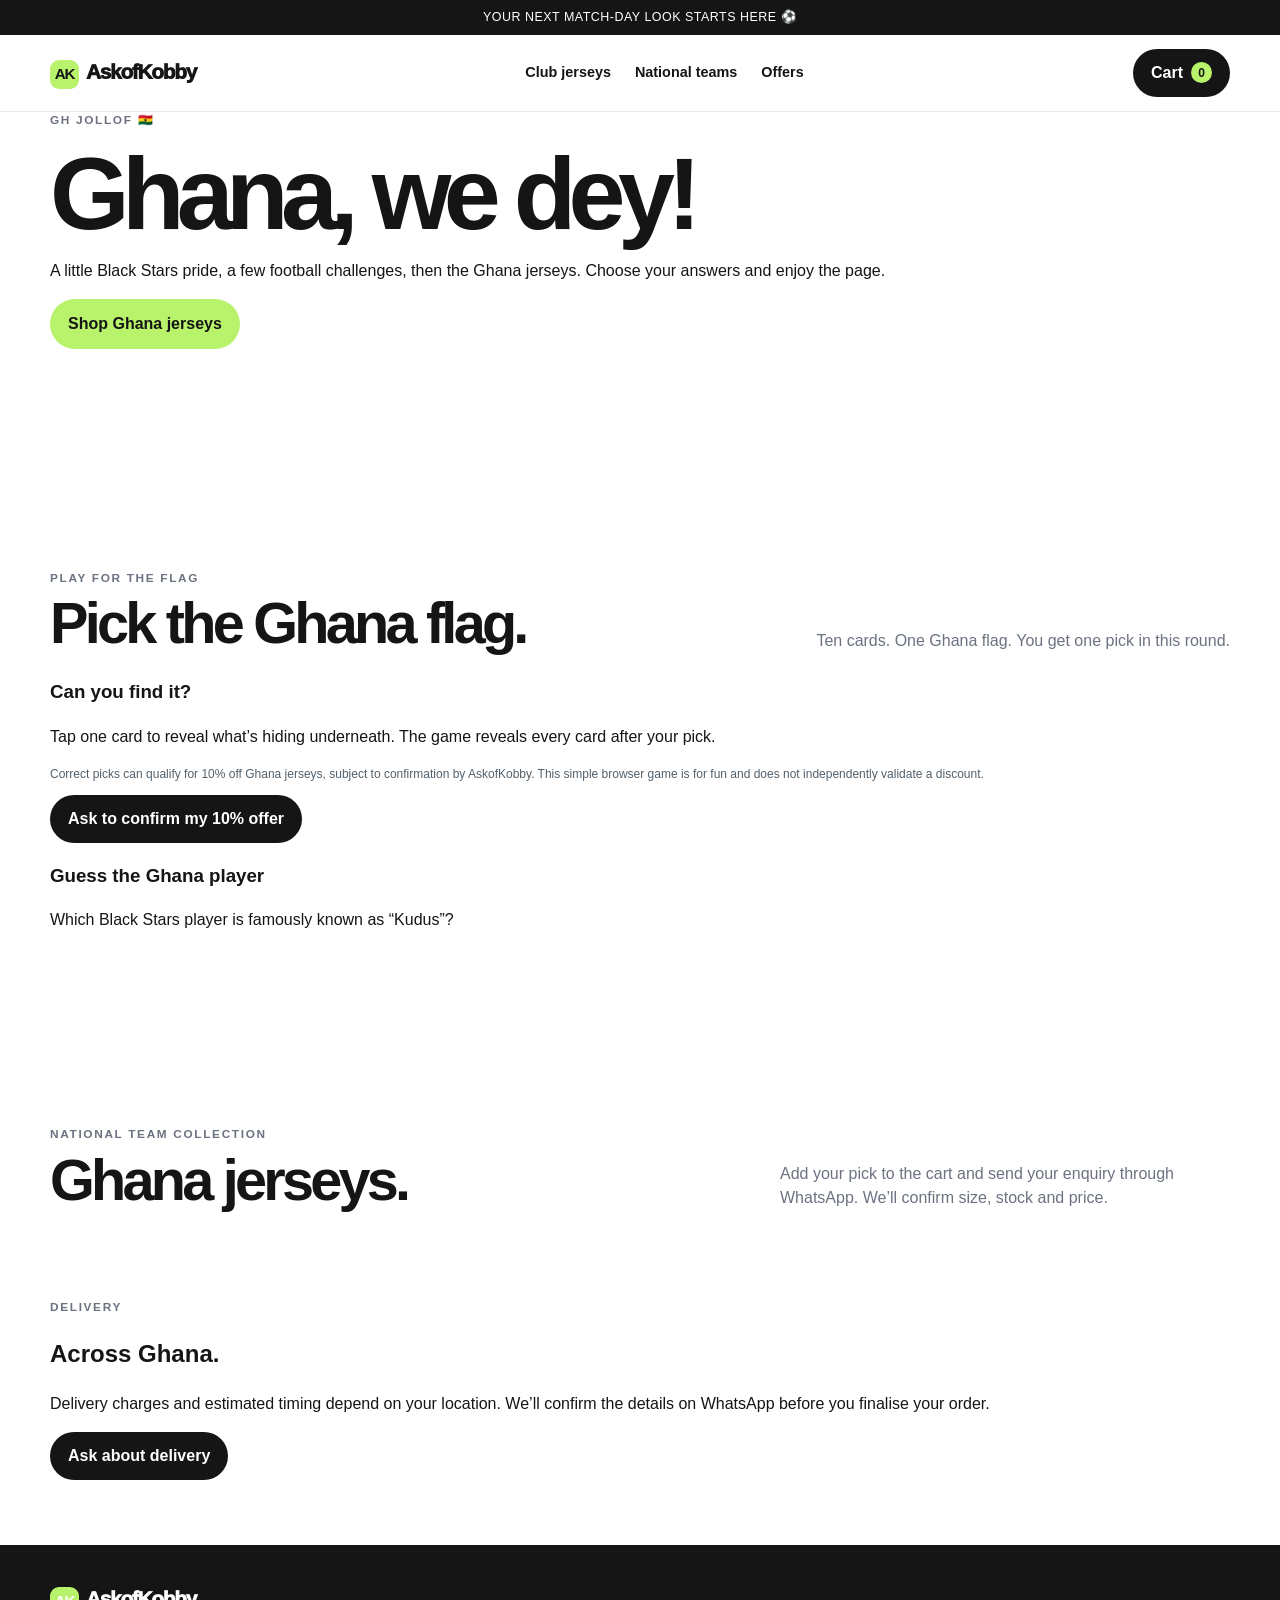
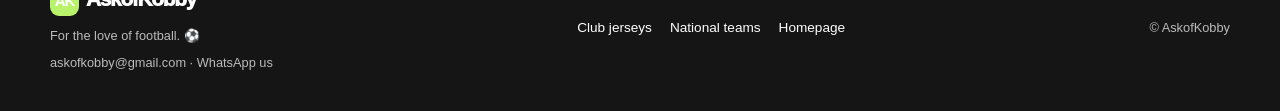
==== ghana.html @ ca1e9f68 "Add files via upload" ====
<!DOCTYPE html><html lang="en"><head><meta charset="UTF-8"><meta name="viewport" content="width=device-width,initial-scale=1"><meta name="theme-color" content="#ffffff"><link rel="stylesheet" href="style.css"><title>GH Jollof 🇬🇭 | AskofKobby</title><meta name="description" content="Explore Ghana national-team jerseys and football challenges at AskofKobby."></head><body><div class="topbar">YOUR NEXT MATCH-DAY LOOK STARTS HERE <span>⚽</span></div><header><div class="wrap nav"><a class="brand" href="index.html"><b>AK</b>AskofKobby</a><button class="menu-toggle" id="menuToggle" aria-label="Open navigation" aria-expanded="false">☰</button><nav class="navlinks" id="navLinks"><a href="index.html#shop">Club jerseys</a><a href="index.html#national">National teams</a><a href="index.html#promotions">Offers</a></nav><button class="cart-button" id="openCart">Cart <span class="cart-count" id="cartCount">0</span></button></div></header><main id="countryPage" data-country="Ghana"><section class="country-hero wrap"><div class="country-banner"><div><div class="kicker">GH Jollof 🇬🇭</div><h1>Ghana, we dey!</h1><p>A little Black Stars pride, a few football challenges, then the Ghana jerseys. Choose your answers and enjoy the page.</p><div class="hero-actions"><button class="primary lime" id="shopShortcut" type="button">Shop Ghana jerseys</button><a class="secondary dark-secondary" href="index.html">Back to homepage</a></div></div><video class="country-video" autoplay muted loop playsinline preload="metadata" aria-label="Ghana football video"><source src="export_1792882270141.mov" type="video/quicktime"><source src="export_1792882270141.mov" type="video/mp4"></video></div></section><section class="section wrap"><div class="section-head"><div><div class="kicker">Play for the flag</div><h2>Pick the Ghana flag.</h2></div><p class="section-intro">Ten cards. One Ghana flag. You get one pick in this round.</p></div><div class="game-panel"><h3>Can you find it?</h3><p>Tap one card to reveal what’s hiding underneath. The game reveals every card after your pick.</p><div class="game-grid" id="flagGame"></div><div class="game-message" id="flagMessage" aria-live="polite"></div><p class="fineprint">Correct picks can qualify for 10% off Ghana jerseys, subject to confirmation by AskofKobby. This simple browser game is for fun and does not independently validate a discount.</p><a class="primary" id="flagClaim" hidden href="https://wa.me/233545292437?text=Hi%20AskofKobby%2C%20I%20found%20the%20Ghana%20flag%20in%20the%20game.%20Please%20confirm%20the%2010%25%20Ghana%20jersey%20offer.">Ask to confirm my 10% offer</a></div><div class="game-panel"><h3>Guess the Ghana player</h3><p>Which Black Stars player is famously known as “Kudus”?</p><div class="game-actions" id="playerAnswer"><button class="secondary dark-secondary" data-answer="wrong" type="button">Thomas Partey</button><button class="secondary dark-secondary" data-answer="correct" type="button">Mohammed Kudus</button><button class="secondary dark-secondary" data-answer="wrong" type="button">Jordan Ayew</button></div><div class="game-message" id="playerMessage" aria-live="polite"></div></div></section><section class="section wrap country-shop" id="countryShop"><div class="section-head"><div><div class="kicker">National team collection</div><h2>Ghana jerseys.</h2></div><p class="section-intro">Add your pick to the cart and send your enquiry through WhatsApp. We’ll confirm size, stock and price.</p></div><div class="product-grid" id="countryGrid"></div></section><section class="delivery-section"><div class="wrap delivery-box"><div><div class="kicker">Delivery</div><h2>Across Ghana.</h2></div><p>Delivery charges and estimated timing depend on your location. We’ll confirm the details on WhatsApp before you finalise your order.</p><a class="primary" href="https://wa.me/233545292437?text=Hi%20AskofKobby%2C%20please%20confirm%20delivery%20charges%20and%20timing.">Ask about delivery</a></div></section></main><footer><div class="wrap footer-row"><div><a class="brand" href="index.html"><b>AK</b>AskofKobby</a><div class="footer-small" style="margin-top:10px">For the love of football. ⚽</div><div class="footer-small" style="margin-top:8px"><a href="mailto:askofkobby@gmail.com">askofkobby@gmail.com</a> · <a href="https://wa.me/233545292437">WhatsApp us</a></div></div><div class="footer-links"><a href="index.html#shop">Club jerseys</a><a href="index.html#national">National teams</a><a href="index.html">Homepage</a></div><div class="footer-small">© <span id="year"></span> AskofKobby</div></div></footer><div class="cart-panel" id="cartPanel" aria-hidden="true"><div class="cart-backdrop" id="cartBackdrop"></div><aside class="cart-drawer" role="dialog" aria-modal="true" aria-labelledby="cartTitle"><div class="cart-heading"><h2 id="cartTitle">Your cart</h2><button class="close-cart" id="closeCart" aria-label="Close cart">×</button></div><div class="cart-items" id="cartItems"></div><div class="cart-total"><span>Estimated total</span><span id="cartTotal">Price to confirm</span></div><button class="primary checkout" id="checkoutButton">Order on WhatsApp</button><p class="cart-note">We’ll confirm final price, size and availability before your order is final. No payment is taken on this website.</p></aside></div><div class="toast" id="toast" role="status"></div><script src="script.js" defer></script></body></html>
---- style.css ----
:root{--ink:#151515;--muted:#6b7280;--line:#e8e8e8;--paper:#fff;--soft:#f6f7f8;--green:#b8f36b;--blue:#dceeff;--orange:#ffb36b;--radius:22px;--shadow:0 12px 32px rgba(17,24,39,.07)}
    *{box-sizing:border-box}html{scroll-behavior:smooth}body{margin:0;background:var(--paper);color:var(--ink);font-family:Arial,Helvetica,sans-serif;line-height:1.5}a{color:inherit;text-decoration:none}button,input,select{font:inherit}button{cursor:pointer}.wrap{width:min(1180px,calc(100% - 36px));margin:auto}
    .topbar{background:var(--ink);color:#fff;text-align:center;padding:8px 12px;font-size:.78rem;letter-spacing:.04em}.topbar span{color:var(--green);font-weight:800}
    header{position:sticky;top:0;z-index:20;background:rgba(255,255,255,.94);backdrop-filter:blur(14px);border-bottom:1px solid var(--line)}.nav{height:76px;display:flex;align-items:center;justify-content:space-between;gap:20px}.brand{font-size:1.3rem;font-weight:950;letter-spacing:-.06em}.brand b{display:inline-grid;place-items:center;background:var(--green);width:29px;height:29px;border-radius:9px;margin-right:7px;font-size:.95rem}.navlinks{display:flex;align-items:center;gap:24px;font-size:.9rem;font-weight:700}.navlinks a:hover{opacity:.6}.cart-button,.primary,.secondary{border:0;border-radius:999px;padding:12px 18px;font-weight:800;display:inline-flex;align-items:center;justify-content:center;gap:8px}.cart-button,.primary{background:var(--ink);color:white}.cart-count{display:inline-grid;place-items:center;min-width:21px;height:21px;border-radius:50%;background:var(--green);color:var(--ink);font-size:.75rem}.menu-toggle{display:none;background:none;border:0;font-size:1.4rem}
    .hero{padding:28px 0 58px}.hero-box{position:relative;min-height:500px;overflow:hidden;border-radius:30px;background:#202521;color:white;display:flex;align-items:flex-end}.hero-video{position:absolute;inset:0;width:100%;height:100%;object-fit:cover;opacity:.58}.hero-shade{position:absolute;inset:0;background:linear-gradient(90deg,rgba(0,0,0,.75),rgba(0,0,0,.12)),linear-gradient(0deg,rgba(0,0,0,.35),transparent 65%)}.hero-content{position:relative;z-index:1;max-width:700px;padding:clamp(28px,6vw,68px)}.eyebrow{font-size:.75rem;text-transform:uppercase;letter-spacing:.16em;font-weight:900;color:var(--green)}h1{font-size:clamp(3rem,8vw,6.4rem);line-height:.91;letter-spacing:-.075em;margin:18px 0}.hero p{max-width:480px;color:#ececec;font-size:1.03rem;margin:0 0 26px}.hero-actions{display:flex;gap:10px;flex-wrap:wrap}.primary.lime{background:var(--green);color:var(--ink)}.secondary{background:rgba(255,255,255,.14);color:#fff;border:1px solid rgba(255,255,255,.45)}.hero-note{position:absolute;right:26px;top:26px;z-index:2;background:var(--green);color:var(--ink);border-radius:50%;width:94px;height:94px;display:grid;place-items:center;text-align:center;font-weight:950;font-size:.82rem;line-height:1.1;transform:rotate(9deg)}
    .ticker{overflow:hidden;background:var(--green);padding:12px 0;font-weight:950;text-transform:uppercase;letter-spacing:.07em;font-size:.8rem;white-space:nowrap}.ticker div{display:flex;justify-content:space-around;gap:35px;min-width:760px}.section{padding:64px 0}.section-head{display:flex;justify-content:space-between;align-items:end;gap:20px;margin-bottom:25px}.kicker{font-size:.74rem;letter-spacing:.14em;text-transform:uppercase;font-weight:900;color:#6b7280}.section h2{font-size:clamp(2rem,5vw,3.6rem);line-height:1;letter-spacing:-.065em;margin:8px 0 0}.section-intro{color:var(--muted);max-width:450px;margin:0}.filters{display:flex;gap:10px;flex-wrap:wrap;margin:0 0 22px}.search{flex:1;min-width:190px;border:1px solid var(--line);border-radius:999px;padding:12px 16px;outline:none}.search:focus{border-color:#777}.filter-select{border:1px solid var(--line);border-radius:999px;padding:12px 16px;background:white;max-width:100%}.product-grid{display:grid;grid-template-columns:repeat(4,minmax(0,1fr));gap:18px}.product-card{border:1px solid var(--line);border-radius:20px;overflow:hidden;background:white;transition:transform .2s,box-shadow .2s;min-width:0}.product-card:hover{transform:translateY(-4px);box-shadow:var(--shadow)}.product-image{background:var(--soft);aspect-ratio:4/4.4;position:relative;display:grid;place-items:center;overflow:hidden}.product-image img{width:100%;height:100%;object-fit:contain;mix-blend-mode:multiply;transition:transform .25s}.product-card:hover .product-image img{transform:scale(1.035)}.tag{position:absolute;top:12px;left:12px;background:white;border:1px solid var(--line);border-radius:999px;padding:5px 9px;font-size:.68rem;font-weight:900}.product-info{padding:14px}.product-team{font-size:.7rem;color:var(--muted);text-transform:uppercase;letter-spacing:.08em;font-weight:900}.product-info h3{font-size:1rem;margin:5px 0 3px;letter-spacing:-.025em}.product-detail{font-size:.8rem;color:var(--muted);min-height:20px}.product-bottom{display:flex;align-items:center;justify-content:space-between;gap:8px;margin-top:14px}.price{font-size:.92rem;font-weight:900}.add-btn{border:0;background:var(--green);border-radius:50%;width:37px;height:37px;font-size:1.2rem;font-weight:900}.empty{padding:35px;text-align:center;color:var(--muted);grid-column:1/-1;border:1px dashed var(--line);border-radius:18px}
    .national{background:var(--soft)}.national-grid{display:grid;grid-template-columns:1fr 1fr;gap:20px}.national-card{position:relative;min-height:290px;border-radius:25px;overflow:hidden;padding:28px;display:flex;flex-direction:column;justify-content:space-between}.national-card.ghana{background:#e9f9d5}.national-card.nigeria{background:#dff2e7}.national-card h3{font-size:clamp(2rem,4vw,3.3rem);line-height:.95;letter-spacing:-.07em;margin:12px 0}.national-card p{max-width:300px;margin:0;color:#434b43}.national-card .emoji{font-size:2rem}.national-card .primary{align-self:flex-start;margin-top:20px}.national-card .orb{position:absolute;right:-35px;bottom:-65px;width:220px;height:220px;border:22px solid rgba(255,255,255,.55);border-radius:50%;pointer-events:none}.finder{background:var(--ink);color:white;border-radius:28px;padding:clamp(25px,5vw,50px);display:grid;grid-template-columns:1fr 1fr;gap:35px;align-items:center}.finder h2{font-size:clamp(2.4rem,5vw,4rem);line-height:.95;letter-spacing:-.07em;margin:12px 0}.finder p{color:#c7c7c7;max-width:420px}.finder-form{display:grid;gap:12px}.finder-form label{font-size:.8rem;font-weight:800;color:#ddd}.finder-form select{width:100%;padding:14px;border-radius:12px;border:1px solid #444;background:#272727;color:#fff}.finder-form .primary{margin-top:6px;background:var(--green);color:var(--ink)}.finder-result{color:var(--green);font-size:.9rem;min-height:22px}
    .clips-grid{display:grid;grid-template-columns:1.25fr .75fr;gap:18px}.clip-card{border-radius:22px;overflow:hidden;background:#111;color:white;position:relative;min-height:300px}.clip-card video{width:100%;height:100%;position:absolute;inset:0;object-fit:cover}.clip-overlay{position:absolute;inset:0;background:linear-gradient(0deg,rgba(0,0,0,.8),transparent 70%);display:flex;flex-direction:column;justify-content:flex-end;padding:25px;pointer-events:none}.clip-overlay h3{font-size:1.6rem;margin:0}.clip-overlay p{margin:5px 0 0;color:#ddd;font-size:.85rem}.newsletter{background:var(--blue);border-radius:26px;padding:clamp(25px,5vw,48px);display:flex;align-items:center;justify-content:space-between;gap:25px}.newsletter h2{font-size:clamp(2rem,4vw,3.2rem);letter-spacing:-.06em;line-height:1;margin:8px 0}.newsletter p{max-width:440px;color:#4c5964}.newsletter-form{display:flex;gap:8px;width:min(440px,100%)}.newsletter-form input{min-width:0;flex:1;padding:14px 16px;border:1px solid rgba(0,0,0,.12);border-radius:999px;background:white;outline:none}.newsletter-form button{white-space:nowrap}.fineprint{font-size:.75rem;color:#52606b;margin-top:10px}
    footer{margin-top:65px;background:var(--ink);color:white;padding:38px 0}.footer-row{display:flex;justify-content:space-between;gap:25px;align-items:center}.footer-small{font-size:.8rem;color:#bbb}.footer-links{display:flex;gap:18px;font-size:.85rem}.footer-links a:hover{color:var(--green)}
    .cart-panel{position:fixed;inset:0;z-index:50;display:none}.cart-panel.open{display:block}.cart-backdrop{position:absolute;inset:0;background:rgba(0,0,0,.45)}.cart-drawer{position:absolute;right:0;top:0;height:100%;width:min(440px,100%);background:white;padding:25px;display:flex;flex-direction:column;box-shadow:-12px 0 40px rgba(0,0,0,.15)}.cart-heading{display:flex;justify-content:space-between;align-items:center}.cart-heading h2{margin:0;letter-spacing:-.04em}.close-cart{border:0;background:var(--soft);border-radius:50%;width:38px;height:38px;font-size:1.2rem}.cart-items{flex:1;overflow:auto;margin:22px 0}.cart-line{display:grid;grid-template-columns:64px 1fr auto;gap:12px;align-items:center;padding:12px 0;border-bottom:1px solid var(--line)}.cart-line img{width:64px;height:70px;object-fit:contain;background:var(--soft);border-radius:10px}.cart-line h4{margin:0;font-size:.9rem}.cart-line p{margin:3px 0;color:var(--muted);font-size:.76rem}.qty-controls{display:flex;align-items:center;gap:8px;margin-top:7px}.qty-controls button{border:1px solid var(--line);background:white;border-radius:7px;width:25px;height:25px}.remove{border:0;background:none;color:#9a3535;font-size:.75rem;margin-top:5px}.cart-total{display:flex;justify-content:space-between;font-weight:950;font-size:1.1rem;padding:16px 0}.checkout{width:100%;background:#25d366;color:#102016}.cart-note{font-size:.75rem;color:var(--muted);margin:10px 0 0}.toast{position:fixed;left:50%;bottom:22px;transform:translate(-50%,20px);background:var(--ink);color:white;padding:12px 18px;border-radius:999px;opacity:0;pointer-events:none;transition:.25s;z-index:80;font-size:.85rem}.toast.show{opacity:1;transform:translate(-50%,0)}
    @media(max-width:950px){.product-grid{grid-template-columns:repeat(3,minmax(0,1fr))}.navlinks{gap:14px}.hero-box{min-height:450px}.newsletter{align-items:flex-start;flex-direction:column}.newsletter-form{max-width:100%}}
    @media(max-width:680px){.wrap{width:min(100% - 24px,1180px)}.nav{height:65px}.menu-toggle{display:block}.navlinks{display:none;position:absolute;top:65px;left:0;right:0;padding:18px 20px 22px;background:white;border-bottom:1px solid var(--line);flex-direction:column;align-items:flex-start}.navlinks.open{display:flex}.nav .cart-button{padding:10px 12px}.brand{font-size:1.1rem}.hero{padding:14px 0 35px}.hero-box{min-height:470px;border-radius:22px}.hero-content{padding:25px}.hero-note{width:72px;height:72px;font-size:.7rem;right:14px;top:14px}.section{padding:45px 0}.section-head{align-items:flex-start;flex-direction:column}.product-grid{grid-template-columns:repeat(2,minmax(0,1fr));gap:11px}.product-info{padding:11px}.product-info h3{font-size:.9rem}.product-detail{font-size:.73rem}.tag{top:8px;left:8px;font-size:.62rem}.product-image{aspect-ratio:4/4.5}.product-bottom{margin-top:10px}.price{font-size:.82rem}.add-btn{width:33px;height:33px}.national-grid,.finder,.clips-grid{grid-template-columns:1fr}.national-card{min-height:250px}.finder{gap:15px}.clip-card{min-height:260px}.newsletter{border-radius:20px}.newsletter-form{flex-direction:column}.newsletter-form input,.newsletter-form button{width:100%}.footer-row{align-items:flex-start;flex-direction:column}.footer-links{flex-wrap:wrap}.filters{gap:8px}.filter-select{flex:1;min-width:calc(50% - 8px)}.search{flex-basis:100%}}
    @media(prefers-reduced-motion:reduce){*,*::before,*::after{scroll-behavior:auto!important;transition:none!important}}
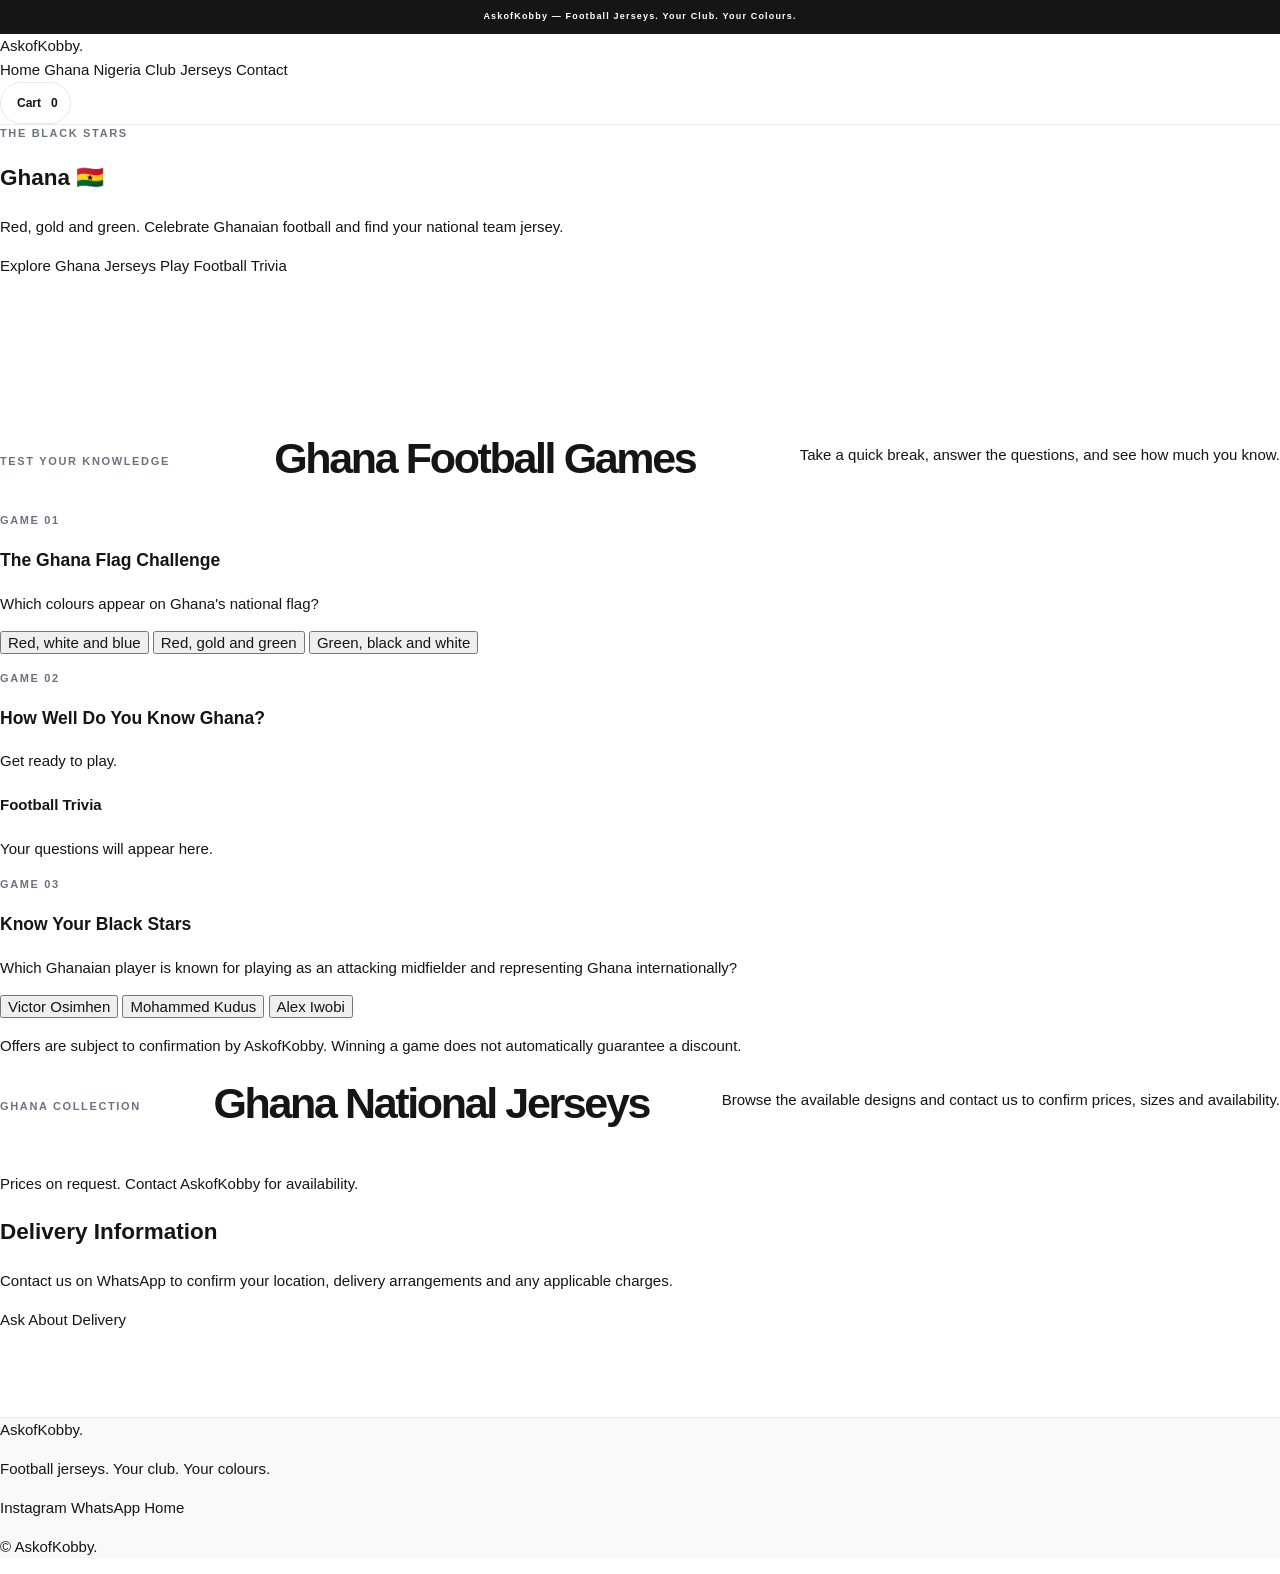
==== commit 10d72b62: "Revise Ghana page content and structure Updated the HTML structure and content for the Ghana page, i" ====
--- a/ghana.html
+++ b/ghana.html
@@ -1 +1,341 @@
-<!DOCTYPE html><html lang="en"><head><meta charset="UTF-8"><meta name="viewport" content="width=device-width,initial-scale=1"><meta name="theme-color" content="#ffffff"><link rel="stylesheet" href="style.css"><title>GH Jollof 🇬🇭 | AskofKobby</title><meta name="description" content="Explore Ghana national-team jerseys and football challenges at AskofKobby."></head><body><div class="topbar">YOUR NEXT MATCH-DAY LOOK STARTS HERE <span>⚽</span></div><header><div class="wrap nav"><a class="brand" href="index.html"><b>AK</b>AskofKobby</a><button class="menu-toggle" id="menuToggle" aria-label="Open navigation" aria-expanded="false">☰</button><nav class="navlinks" id="navLinks"><a href="index.html#shop">Club jerseys</a><a href="index.html#national">National teams</a><a href="index.html#promotions">Offers</a></nav><button class="cart-button" id="openCart">Cart <span class="cart-count" id="cartCount">0</span></button></div></header><main id="countryPage" data-country="Ghana"><section class="country-hero wrap"><div class="country-banner"><div><div class="kicker">GH Jollof 🇬🇭</div><h1>Ghana, we dey!</h1><p>A little Black Stars pride, a few football challenges, then the Ghana jerseys. Choose your answers and enjoy the page.</p><div class="hero-actions"><button class="primary lime" id="shopShortcut" type="button">Shop Ghana jerseys</button><a class="secondary dark-secondary" href="index.html">Back to homepage</a></div></div><video class="country-video" autoplay muted loop playsinline preload="metadata" aria-label="Ghana football video"><source src="export_1792882270141.mov" type="video/quicktime"><source src="export_1792882270141.mov" type="video/mp4"></video></div></section><section class="section wrap"><div class="section-head"><div><div class="kicker">Play for the flag</div><h2>Pick the Ghana flag.</h2></div><p class="section-intro">Ten cards. One Ghana flag. You get one pick in this round.</p></div><div class="game-panel"><h3>Can you find it?</h3><p>Tap one card to reveal what’s hiding underneath. The game reveals every card after your pick.</p><div class="game-grid" id="flagGame"></div><div class="game-message" id="flagMessage" aria-live="polite"></div><p class="fineprint">Correct picks can qualify for 10% off Ghana jerseys, subject to confirmation by AskofKobby. This simple browser game is for fun and does not independently validate a discount.</p><a class="primary" id="flagClaim" hidden href="https://wa.me/233545292437?text=Hi%20AskofKobby%2C%20I%20found%20the%20Ghana%20flag%20in%20the%20game.%20Please%20confirm%20the%2010%25%20Ghana%20jersey%20offer.">Ask to confirm my 10% offer</a></div><div class="game-panel"><h3>Guess the Ghana player</h3><p>Which Black Stars player is famously known as “Kudus”?</p><div class="game-actions" id="playerAnswer"><button class="secondary dark-secondary" data-answer="wrong" type="button">Thomas Partey</button><button class="secondary dark-secondary" data-answer="correct" type="button">Mohammed Kudus</button><button class="secondary dark-secondary" data-answer="wrong" type="button">Jordan Ayew</button></div><div class="game-message" id="playerMessage" aria-live="polite"></div></div></section><section class="section wrap country-shop" id="countryShop"><div class="section-head"><div><div class="kicker">National team collection</div><h2>Ghana jerseys.</h2></div><p class="section-intro">Add your pick to the cart and send your enquiry through WhatsApp. We’ll confirm size, stock and price.</p></div><div class="product-grid" id="countryGrid"></div></section><section class="delivery-section"><div class="wrap delivery-box"><div><div class="kicker">Delivery</div><h2>Across Ghana.</h2></div><p>Delivery charges and estimated timing depend on your location. We’ll confirm the details on WhatsApp before you finalise your order.</p><a class="primary" href="https://wa.me/233545292437?text=Hi%20AskofKobby%2C%20please%20confirm%20delivery%20charges%20and%20timing.">Ask about delivery</a></div></section></main><footer><div class="wrap footer-row"><div><a class="brand" href="index.html"><b>AK</b>AskofKobby</a><div class="footer-small" style="margin-top:10px">For the love of football. ⚽</div><div class="footer-small" style="margin-top:8px"><a href="mailto:askofkobby@gmail.com">askofkobby@gmail.com</a> · <a href="https://wa.me/233545292437">WhatsApp us</a></div></div><div class="footer-links"><a href="index.html#shop">Club jerseys</a><a href="index.html#national">National teams</a><a href="index.html">Homepage</a></div><div class="footer-small">© <span id="year"></span> AskofKobby</div></div></footer><div class="cart-panel" id="cartPanel" aria-hidden="true"><div class="cart-backdrop" id="cartBackdrop"></div><aside class="cart-drawer" role="dialog" aria-modal="true" aria-labelledby="cartTitle"><div class="cart-heading"><h2 id="cartTitle">Your cart</h2><button class="close-cart" id="closeCart" aria-label="Close cart">×</button></div><div class="cart-items" id="cartItems"></div><div class="cart-total"><span>Estimated total</span><span id="cartTotal">Price to confirm</span></div><button class="primary checkout" id="checkoutButton">Order on WhatsApp</button><p class="cart-note">We’ll confirm final price, size and availability before your order is final. No payment is taken on this website.</p></aside></div><div class="toast" id="toast" role="status"></div><script src="script.js" defer></script></body></html>+<!DOCTYPE html>
+<html lang="en">
+<head>
+  <meta charset="UTF-8">
+  <meta name="viewport" content="width=device-width, initial-scale=1.0">
+  <meta name="theme-color" content="#ffffff">
+
+  <title>Ghana Jerseys | AskofKobby</title>
+  <meta
+    name="description"
+    content="Explore Ghana national football jerseys, play football trivia, and order through AskofKobby."
+  >
+
+  <link rel="stylesheet" href="style.css">
+  <script src="script.js" defer></script>
+</head>
+
+<body>
+  <div class="topbar">
+    <p>AskofKobby — Football Jerseys. Your Club. Your Colours.</p>
+  </div>
+
+  <header class="site-header">
+    <a href="index.html" class="logo" aria-label="AskofKobby home">
+      AskofKobby<span>.</span>
+    </a>
+
+    <button
+      id="menuToggle"
+      class="menu-toggle"
+      type="button"
+      aria-label="Open navigation"
+      aria-controls="navLinks"
+      aria-expanded="false"
+    >
+      ☰
+    </button>
+
+    <nav id="navLinks" class="navlinks">
+      <a href="index.html">Home</a>
+      <a href="ghana.html" aria-current="page">Ghana</a>
+      <a href="nigeria.html">Nigeria</a>
+      <a href="index.html#shop">Club Jerseys</a>
+      <a href="index.html#contact">Contact</a>
+    </nav>
+
+    <button
+      id="openCart"
+      class="cart-button"
+      type="button"
+      aria-label="Open shopping cart"
+    >
+      Cart <span id="cartCount">0</span>
+    </button>
+  </header>
+
+  <main id="countryPage" data-country="Ghana">
+
+    <!-- HERO -->
+    <section class="country-hero">
+      <div class="country-hero-content">
+        <p class="eyebrow">THE BLACK STARS</p>
+
+        <h1>Ghana 🇬🇭</h1>
+
+        <p>
+          Red, gold and green. Celebrate Ghanaian football
+          and find your national team jersey.
+        </p>
+
+        <a href="#countryShop" class="button">
+          Explore Ghana Jerseys
+        </a>
+
+        <a href="#countryGames" class="button button-secondary">
+          Play Football Trivia
+        </a>
+      </div>
+
+      <div class="country-hero-media">
+        <video
+          class="country-video"
+          autoplay
+          muted
+          loop
+          playsinline
+          preload="metadata"
+          aria-label="Ghana football video"
+        >
+          <source src="export_1792882270141.mov" type="video/quicktime">
+        </video>
+      </div>
+    </section>
+
+    <!-- GAMES -->
+    <section id="countryGames" class="country-games">
+      <div class="section-heading">
+        <p class="eyebrow">TEST YOUR KNOWLEDGE</p>
+        <h2>Ghana Football Games</h2>
+        <p>
+          Take a quick break, answer the questions,
+          and see how much you know.
+        </p>
+      </div>
+
+      <!-- GAME 1: FLAG CHALLENGE -->
+      <article id="flagGame" class="game-card">
+        <p class="eyebrow">GAME 01</p>
+        <h3>The Ghana Flag Challenge</h3>
+
+        <p>
+          Which colours appear on Ghana's national flag?
+        </p>
+
+        <div class="game-options" id="flagAnswers">
+          <button type="button" data-answer="wrong">
+            Red, white and blue
+          </button>
+
+          <button type="button" data-answer="correct">
+            Red, gold and green
+          </button>
+
+          <button type="button" data-answer="wrong">
+            Green, black and white
+          </button>
+        </div>
+
+        <p id="flagMessage" aria-live="polite"></p>
+
+        <a
+          id="flagClaim"
+          class="button"
+          href="https://wa.me/233545292437?text=Hello%20AskofKobby!%20I%20would%20like%20to%20ask%20about%20the%20Ghana%20flag%20game%20discount."
+          target="_blank"
+          rel="noopener noreferrer"
+          hidden
+        >
+          Ask About Your Offer
+        </a>
+      </article>
+
+      <!-- GAME 2: FOUR-QUESTION QUIZ -->
+      <article id="countryQuiz" class="game-card">
+        <p class="eyebrow">GAME 02</p>
+        <h3>How Well Do You Know Ghana?</h3>
+
+        <p id="quizProgress" aria-live="polite">
+          Get ready to play.
+        </p>
+
+        <h4 id="quizQuestion">Football Trivia</h4>
+
+        <p id="quizPrompt">
+          Your questions will appear here.
+        </p>
+
+        <div
+          id="quizAnswers"
+          class="game-options"
+        ></div>
+
+        <p id="quizMessage" aria-live="polite"></p>
+
+        <button
+          id="quizNext"
+          class="button"
+          type="button"
+          hidden
+        >
+          Next Question
+        </button>
+      </article>
+
+      <!-- GAME 3: PLAYER KNOWLEDGE -->
+      <article class="game-card">
+        <p class="eyebrow">GAME 03</p>
+        <h3>Know Your Black Stars</h3>
+
+        <p>
+          Which Ghanaian player is known for playing
+          as an attacking midfielder and representing Ghana
+          internationally?
+        </p>
+
+        <div id="playerAnswer" class="game-options">
+          <button type="button" data-answer="wrong">
+            Victor Osimhen
+          </button>
+
+          <button type="button" data-answer="correct">
+            Mohammed Kudus
+          </button>
+
+          <button type="button" data-answer="wrong">
+            Alex Iwobi
+          </button>
+        </div>
+
+        <p id="playerMessage" aria-live="polite"></p>
+      </article>
+
+      <p class="game-note">
+        Offers are subject to confirmation by AskofKobby.
+        Winning a game does not automatically guarantee a discount.
+      </p>
+    </section>
+
+    <!-- NATIONAL JERSEYS -->
+    <section id="countryShop" class="country-shop">
+      <div class="section-heading">
+        <p class="eyebrow">GHANA COLLECTION</p>
+        <h2>Ghana National Jerseys</h2>
+
+        <p>
+          Browse the available designs and contact us
+          to confirm prices, sizes and availability.
+        </p>
+      </div>
+
+      <div
+        id="countryGrid"
+        class="product-grid"
+        aria-live="polite"
+      ></div>
+
+      <p class="price-note">
+        Prices on request. Contact AskofKobby for availability.
+      </p>
+    </section>
+
+    <!-- DELIVERY -->
+    <section class="delivery-section">
+      <h2>Delivery Information</h2>
+
+      <p>
+        Contact us on WhatsApp to confirm your location,
+        delivery arrangements and any applicable charges.
+      </p>
+
+      <a
+        class="button"
+        href="https://wa.me/233545292437?text=Hello%20AskofKobby!%20I%20would%20like%20to%20ask%20about%20Ghana%20jersey%20availability%20and%20delivery."
+        target="_blank"
+        rel="noopener noreferrer"
+      >
+        Ask About Delivery
+      </a>
+    </section>
+  </main>
+
+  <!-- FOOTER -->
+  <footer class="site-footer">
+    <a href="index.html" class="logo">
+      AskofKobby<span>.</span>
+    </a>
+
+    <p>Football jerseys. Your club. Your colours.</p>
+
+    <div class="footer-links">
+      <a
+        href="https://instagram.com/askof.kobby"
+        target="_blank"
+        rel="noopener noreferrer"
+      >
+        Instagram
+      </a>
+
+      <a
+        href="https://wa.me/233545292437"
+        target="_blank"
+        rel="noopener noreferrer"
+      >
+        WhatsApp
+      </a>
+
+      <a href="index.html">Home</a>
+    </div>
+
+    <p>&copy; <span id="year"></span> AskofKobby.</p>
+  </footer>
+
+  <!-- CART -->
+  <div
+    class="cart-panel"
+    id="cartPanel"
+    aria-hidden="true"
+  >
+    <div class="cart-backdrop" id="cartBackdrop"></div>
+
+    <aside
+      class="cart-drawer"
+      role="dialog"
+      aria-modal="true"
+      aria-labelledby="cartTitle"
+    >
+      <div class="cart-header">
+        <h2 id="cartTitle">Your Cart</h2>
+
+        <button
+          id="closeCart"
+          type="button"
+          aria-label="Close cart"
+        >
+          &times;
+        </button>
+      </div>
+
+      <div id="cartItems"></div>
+
+      <div class="cart-summary">
+        <p>
+          Total:
+          <strong id="cartTotal">Price on request</strong>
+        </p>
+
+        <p>
+          Prices and availability will be confirmed
+          before your order is completed.
+        </p>
+
+        <button
+          id="checkoutButton"
+          class="button"
+          type="button"
+        >
+          Continue on WhatsApp
+        </button>
+      </div>
+    </aside>
+  </div>
+
+  <!-- TOAST -->
+  <div
+    id="toast"
+    class="toast"
+    role="status"
+    aria-live="polite"
+  ></div>
+</body>
+</html>
--- a/style.css
+++ b/style.css
@@ -1,13 +1,2732 @@
-:root{--ink:#151515;--muted:#6b7280;--line:#e8e8e8;--paper:#fff;--soft:#f6f7f8;--green:#b8f36b;--blue:#dceeff;--orange:#ffb36b;--radius:22px;--shadow:0 12px 32px rgba(17,24,39,.07)}
-    *{box-sizing:border-box}html{scroll-behavior:smooth}body{margin:0;background:var(--paper);color:var(--ink);font-family:Arial,Helvetica,sans-serif;line-height:1.5}a{color:inherit;text-decoration:none}button,input,select{font:inherit}button{cursor:pointer}.wrap{width:min(1180px,calc(100% - 36px));margin:auto}
-    .topbar{background:var(--ink);color:#fff;text-align:center;padding:8px 12px;font-size:.78rem;letter-spacing:.04em}.topbar span{color:var(--green);font-weight:800}
-    header{position:sticky;top:0;z-index:20;background:rgba(255,255,255,.94);backdrop-filter:blur(14px);border-bottom:1px solid var(--line)}.nav{height:76px;display:flex;align-items:center;justify-content:space-between;gap:20px}.brand{font-size:1.3rem;font-weight:950;letter-spacing:-.06em}.brand b{display:inline-grid;place-items:center;background:var(--green);width:29px;height:29px;border-radius:9px;margin-right:7px;font-size:.95rem}.navlinks{display:flex;align-items:center;gap:24px;font-size:.9rem;font-weight:700}.navlinks a:hover{opacity:.6}.cart-button,.primary,.secondary{border:0;border-radius:999px;padding:12px 18px;font-weight:800;display:inline-flex;align-items:center;justify-content:center;gap:8px}.cart-button,.primary{background:var(--ink);color:white}.cart-count{display:inline-grid;place-items:center;min-width:21px;height:21px;border-radius:50%;background:var(--green);color:var(--ink);font-size:.75rem}.menu-toggle{display:none;background:none;border:0;font-size:1.4rem}
-    .hero{padding:28px 0 58px}.hero-box{position:relative;min-height:500px;overflow:hidden;border-radius:30px;background:#202521;color:white;display:flex;align-items:flex-end}.hero-video{position:absolute;inset:0;width:100%;height:100%;object-fit:cover;opacity:.58}.hero-shade{position:absolute;inset:0;background:linear-gradient(90deg,rgba(0,0,0,.75),rgba(0,0,0,.12)),linear-gradient(0deg,rgba(0,0,0,.35),transparent 65%)}.hero-content{position:relative;z-index:1;max-width:700px;padding:clamp(28px,6vw,68px)}.eyebrow{font-size:.75rem;text-transform:uppercase;letter-spacing:.16em;font-weight:900;color:var(--green)}h1{font-size:clamp(3rem,8vw,6.4rem);line-height:.91;letter-spacing:-.075em;margin:18px 0}.hero p{max-width:480px;color:#ececec;font-size:1.03rem;margin:0 0 26px}.hero-actions{display:flex;gap:10px;flex-wrap:wrap}.primary.lime{background:var(--green);color:var(--ink)}.secondary{background:rgba(255,255,255,.14);color:#fff;border:1px solid rgba(255,255,255,.45)}.hero-note{position:absolute;right:26px;top:26px;z-index:2;background:var(--green);color:var(--ink);border-radius:50%;width:94px;height:94px;display:grid;place-items:center;text-align:center;font-weight:950;font-size:.82rem;line-height:1.1;transform:rotate(9deg)}
-    .ticker{overflow:hidden;background:var(--green);padding:12px 0;font-weight:950;text-transform:uppercase;letter-spacing:.07em;font-size:.8rem;white-space:nowrap}.ticker div{display:flex;justify-content:space-around;gap:35px;min-width:760px}.section{padding:64px 0}.section-head{display:flex;justify-content:space-between;align-items:end;gap:20px;margin-bottom:25px}.kicker{font-size:.74rem;letter-spacing:.14em;text-transform:uppercase;font-weight:900;color:#6b7280}.section h2{font-size:clamp(2rem,5vw,3.6rem);line-height:1;letter-spacing:-.065em;margin:8px 0 0}.section-intro{color:var(--muted);max-width:450px;margin:0}.filters{display:flex;gap:10px;flex-wrap:wrap;margin:0 0 22px}.search{flex:1;min-width:190px;border:1px solid var(--line);border-radius:999px;padding:12px 16px;outline:none}.search:focus{border-color:#777}.filter-select{border:1px solid var(--line);border-radius:999px;padding:12px 16px;background:white;max-width:100%}.product-grid{display:grid;grid-template-columns:repeat(4,minmax(0,1fr));gap:18px}.product-card{border:1px solid var(--line);border-radius:20px;overflow:hidden;background:white;transition:transform .2s,box-shadow .2s;min-width:0}.product-card:hover{transform:translateY(-4px);box-shadow:var(--shadow)}.product-image{background:var(--soft);aspect-ratio:4/4.4;position:relative;display:grid;place-items:center;overflow:hidden}.product-image img{width:100%;height:100%;object-fit:contain;mix-blend-mode:multiply;transition:transform .25s}.product-card:hover .product-image img{transform:scale(1.035)}.tag{position:absolute;top:12px;left:12px;background:white;border:1px solid var(--line);border-radius:999px;padding:5px 9px;font-size:.68rem;font-weight:900}.product-info{padding:14px}.product-team{font-size:.7rem;color:var(--muted);text-transform:uppercase;letter-spacing:.08em;font-weight:900}.product-info h3{font-size:1rem;margin:5px 0 3px;letter-spacing:-.025em}.product-detail{font-size:.8rem;color:var(--muted);min-height:20px}.product-bottom{display:flex;align-items:center;justify-content:space-between;gap:8px;margin-top:14px}.price{font-size:.92rem;font-weight:900}.add-btn{border:0;background:var(--green);border-radius:50%;width:37px;height:37px;font-size:1.2rem;font-weight:900}.empty{padding:35px;text-align:center;color:var(--muted);grid-column:1/-1;border:1px dashed var(--line);border-radius:18px}
-    .national{background:var(--soft)}.national-grid{display:grid;grid-template-columns:1fr 1fr;gap:20px}.national-card{position:relative;min-height:290px;border-radius:25px;overflow:hidden;padding:28px;display:flex;flex-direction:column;justify-content:space-between}.national-card.ghana{background:#e9f9d5}.national-card.nigeria{background:#dff2e7}.national-card h3{font-size:clamp(2rem,4vw,3.3rem);line-height:.95;letter-spacing:-.07em;margin:12px 0}.national-card p{max-width:300px;margin:0;color:#434b43}.national-card .emoji{font-size:2rem}.national-card .primary{align-self:flex-start;margin-top:20px}.national-card .orb{position:absolute;right:-35px;bottom:-65px;width:220px;height:220px;border:22px solid rgba(255,255,255,.55);border-radius:50%;pointer-events:none}.finder{background:var(--ink);color:white;border-radius:28px;padding:clamp(25px,5vw,50px);display:grid;grid-template-columns:1fr 1fr;gap:35px;align-items:center}.finder h2{font-size:clamp(2.4rem,5vw,4rem);line-height:.95;letter-spacing:-.07em;margin:12px 0}.finder p{color:#c7c7c7;max-width:420px}.finder-form{display:grid;gap:12px}.finder-form label{font-size:.8rem;font-weight:800;color:#ddd}.finder-form select{width:100%;padding:14px;border-radius:12px;border:1px solid #444;background:#272727;color:#fff}.finder-form .primary{margin-top:6px;background:var(--green);color:var(--ink)}.finder-result{color:var(--green);font-size:.9rem;min-height:22px}
-    .clips-grid{display:grid;grid-template-columns:1.25fr .75fr;gap:18px}.clip-card{border-radius:22px;overflow:hidden;background:#111;color:white;position:relative;min-height:300px}.clip-card video{width:100%;height:100%;position:absolute;inset:0;object-fit:cover}.clip-overlay{position:absolute;inset:0;background:linear-gradient(0deg,rgba(0,0,0,.8),transparent 70%);display:flex;flex-direction:column;justify-content:flex-end;padding:25px;pointer-events:none}.clip-overlay h3{font-size:1.6rem;margin:0}.clip-overlay p{margin:5px 0 0;color:#ddd;font-size:.85rem}.newsletter{background:var(--blue);border-radius:26px;padding:clamp(25px,5vw,48px);display:flex;align-items:center;justify-content:space-between;gap:25px}.newsletter h2{font-size:clamp(2rem,4vw,3.2rem);letter-spacing:-.06em;line-height:1;margin:8px 0}.newsletter p{max-width:440px;color:#4c5964}.newsletter-form{display:flex;gap:8px;width:min(440px,100%)}.newsletter-form input{min-width:0;flex:1;padding:14px 16px;border:1px solid rgba(0,0,0,.12);border-radius:999px;background:white;outline:none}.newsletter-form button{white-space:nowrap}.fineprint{font-size:.75rem;color:#52606b;margin-top:10px}
-    footer{margin-top:65px;background:var(--ink);color:white;padding:38px 0}.footer-row{display:flex;justify-content:space-between;gap:25px;align-items:center}.footer-small{font-size:.8rem;color:#bbb}.footer-links{display:flex;gap:18px;font-size:.85rem}.footer-links a:hover{color:var(--green)}
-    .cart-panel{position:fixed;inset:0;z-index:50;display:none}.cart-panel.open{display:block}.cart-backdrop{position:absolute;inset:0;background:rgba(0,0,0,.45)}.cart-drawer{position:absolute;right:0;top:0;height:100%;width:min(440px,100%);background:white;padding:25px;display:flex;flex-direction:column;box-shadow:-12px 0 40px rgba(0,0,0,.15)}.cart-heading{display:flex;justify-content:space-between;align-items:center}.cart-heading h2{margin:0;letter-spacing:-.04em}.close-cart{border:0;background:var(--soft);border-radius:50%;width:38px;height:38px;font-size:1.2rem}.cart-items{flex:1;overflow:auto;margin:22px 0}.cart-line{display:grid;grid-template-columns:64px 1fr auto;gap:12px;align-items:center;padding:12px 0;border-bottom:1px solid var(--line)}.cart-line img{width:64px;height:70px;object-fit:contain;background:var(--soft);border-radius:10px}.cart-line h4{margin:0;font-size:.9rem}.cart-line p{margin:3px 0;color:var(--muted);font-size:.76rem}.qty-controls{display:flex;align-items:center;gap:8px;margin-top:7px}.qty-controls button{border:1px solid var(--line);background:white;border-radius:7px;width:25px;height:25px}.remove{border:0;background:none;color:#9a3535;font-size:.75rem;margin-top:5px}.cart-total{display:flex;justify-content:space-between;font-weight:950;font-size:1.1rem;padding:16px 0}.checkout{width:100%;background:#25d366;color:#102016}.cart-note{font-size:.75rem;color:var(--muted);margin:10px 0 0}.toast{position:fixed;left:50%;bottom:22px;transform:translate(-50%,20px);background:var(--ink);color:white;padding:12px 18px;border-radius:999px;opacity:0;pointer-events:none;transition:.25s;z-index:80;font-size:.85rem}.toast.show{opacity:1;transform:translate(-50%,0)}
-    @media(max-width:950px){.product-grid{grid-template-columns:repeat(3,minmax(0,1fr))}.navlinks{gap:14px}.hero-box{min-height:450px}.newsletter{align-items:flex-start;flex-direction:column}.newsletter-form{max-width:100%}}
-    @media(max-width:680px){.wrap{width:min(100% - 24px,1180px)}.nav{height:65px}.menu-toggle{display:block}.navlinks{display:none;position:absolute;top:65px;left:0;right:0;padding:18px 20px 22px;background:white;border-bottom:1px solid var(--line);flex-direction:column;align-items:flex-start}.navlinks.open{display:flex}.nav .cart-button{padding:10px 12px}.brand{font-size:1.1rem}.hero{padding:14px 0 35px}.hero-box{min-height:470px;border-radius:22px}.hero-content{padding:25px}.hero-note{width:72px;height:72px;font-size:.7rem;right:14px;top:14px}.section{padding:45px 0}.section-head{align-items:flex-start;flex-direction:column}.product-grid{grid-template-columns:repeat(2,minmax(0,1fr));gap:11px}.product-info{padding:11px}.product-info h3{font-size:.9rem}.product-detail{font-size:.73rem}.tag{top:8px;left:8px;font-size:.62rem}.product-image{aspect-ratio:4/4.5}.product-bottom{margin-top:10px}.price{font-size:.82rem}.add-btn{width:33px;height:33px}.national-grid,.finder,.clips-grid{grid-template-columns:1fr}.national-card{min-height:250px}.finder{gap:15px}.clip-card{min-height:260px}.newsletter{border-radius:20px}.newsletter-form{flex-direction:column}.newsletter-form input,.newsletter-form button{width:100%}.footer-row{align-items:flex-start;flex-direction:column}.footer-links{flex-wrap:wrap}.filters{gap:8px}.filter-select{flex:1;min-width:calc(50% - 8px)}.search{flex-basis:100%}}
-    @media(prefers-reduced-motion:reduce){*,*::before,*::after{scroll-behavior:auto!important;transition:none!important}}
+/* =========================================
+   ASKOFKOBBY — STYLE SHEET
+   BATCH 1: FOUNDATIONS, HEADER & HERO
+========================================= */
+/* =========================================
+   1. DESIGN VARIABLES
+========================================= */
+:root {
+  --ink: #151515;
+  --muted: #6b7280;
+  --line: #e8e8e8;
+  --paper: #ffffff;
+  --soft: #f6f7f8;
+  --green: #b8f36b;
+  --green-dark: #a7e75a;
+  --blue: #dceeff;
+  --orange: #f6a45b;
+  --radius: 22px;
+  --radius-small: 14px;
+  --shadow: 0 12px 35px rgba(0, 0, 0, 0.06);
+  --shadow-hover: 0 18px 42px rgba(0, 0, 0, 0.10);
+  --page-width: 1180px;
+  --page-gutter: 24px;
+  --font-main: "DM Sans", Arial, sans-serif;
+  --transition: 180ms ease;
+}
+/* =========================================
+   2. RESET & GLOBAL STYLES
+========================================= */
+* {
+  box-sizing: border-box;
+}
+html {
+  scroll-behavior: smooth;
+  scroll-padding-top: 100px;
+}
+body {
+  margin: 0;
+  background: var(--paper);
+  color: var(--ink);
+  font-family: var(--font-main);
+  font-size: 15px;
+  line-height: 1.6;
+  -webkit-font-smoothing: antialiased;
+  text-rendering: optimizeLegibility;
+}
+body,
+button,
+input,
+select,
+textarea {
+  font-family: var(--font-main);
+}
+button,
+input,
+select,
+textarea {
+  font-size: inherit;
+}
+button,
+a {
+  -webkit-tap-highlight-color: transparent;
+}
+button {
+  color: inherit;
+}
+button:focus-visible,
+a:focus-visible,
+input:focus-visible,
+select:focus-visible,
+textarea:focus-visible {
+  outline: 3px solid rgba(184, 243, 107, 0.9);
+  outline-offset: 4px;
+}
+a {
+  color: inherit;
+  text-decoration: none;
+}
+img,
+video {
+  display: block;
+  max-width: 100%;
+}
+img {
+  height: auto;
+}
+button,
+input,
+select {
+  min-width: 0;
+}
+button:disabled {
+  cursor: not-allowed;
+  opacity: 0.55;
+}
+[hidden] {
+  display: none !important;
+}
+::selection {
+  background: var(--green);
+  color: var(--ink);
+}
+/* =========================================
+   3. SHARED LAYOUT
+========================================= */
+.wrap {
+  width: min(
+    var(--page-width),
+    calc(100% - var(--page-gutter) * 2)
+  );
+  margin-inline: auto;
+}
+.section {
+  padding-block: 76px;
+}
+.section-heading {
+  display: flex;
+  align-items: flex-end;
+  justify-content: space-between;
+  gap: 28px;
+  margin-bottom: 30px;
+}
+.section-heading > div {
+  min-width: 0;
+}
+.eyebrow {
+  margin: 0 0 12px;
+  color: var(--muted);
+  font-size: 11px;
+  font-weight: 800;
+  letter-spacing: 0.15em;
+  line-height: 1.5;
+  text-transform: uppercase;
+}
+.section-heading h2,
+.finder-intro h2,
+.bottle-content h2,
+.updates-copy h2,
+.delivery-copy h2 {
+  margin: 0;
+  font-size: clamp(28px, 4vw, 43px);
+  font-weight: 800;
+  letter-spacing: -0.055em;
+  line-height: 1.12;
+}
+.section-description {
+  max-width: 560px;
+  margin: 13px 0 0;
+  color: var(--muted);
+  font-size: 14px;
+  line-height: 1.8;
+}
+.text-link {
+  display: inline-flex;
+  align-items: center;
+  gap: 8px;
+  flex-shrink: 0;
+  font-size: 13px;
+  font-weight: 800;
+}
+.text-link span {
+  transition: transform var(--transition);
+}
+.text-link:hover span {
+  transform: translate(3px, 3px);
+}
+/* =========================================
+   4. BUTTONS
+========================================= */
+.btn {
+  display: inline-flex;
+  min-height: 46px;
+  align-items: center;
+  justify-content: center;
+  gap: 9px;
+  padding: 12px 20px;
+  border: 1px solid transparent;
+  border-radius: 999px;
+  cursor: pointer;
+  font-size: 12px;
+  font-weight: 800;
+  line-height: 1.3;
+  text-align: center;
+  transition:
+    background var(--transition),
+    border-color var(--transition),
+    color var(--transition),
+    transform var(--transition),
+    box-shadow var(--transition);
+}
+.btn-primary {
+  background: var(--green);
+  color: var(--ink);
+}
+.btn-primary:hover {
+  background: var(--green-dark);
+  box-shadow: 0 8px 22px rgba(184, 243, 107, 0.25);
+  transform: translateY(-2px);
+}
+.btn-secondary {
+  border-color: var(--line);
+  background: rgba(255, 255, 255, 0.08);
+  color: inherit;
+}
+.btn-secondary:hover {
+  border-color: var(--ink);
+  background: var(--paper);
+}
+.btn:active {
+  transform: scale(0.98);
+}
+/* =========================================
+   5. TOP ANNOUNCEMENT BAR
+========================================= */
+.topbar {
+  display: flex;
+  min-height: 34px;
+  align-items: center;
+  justify-content: center;
+  padding: 7px 16px;
+  background: var(--ink);
+  color: var(--paper);
+  text-align: center;
+}
+.topbar p {
+  margin: 0;
+  font-size: 9px;
+  font-weight: 800;
+  letter-spacing: 0.13em;
+  line-height: 1.5;
+}
+/* =========================================
+   6. HEADER & NAVIGATION
+========================================= */
+.site-header {
+  position: sticky;
+  z-index: 100;
+  top: 0;
+  border-bottom: 1px solid rgba(232, 232, 232, 0.9);
+  background: rgba(255, 255, 255, 0.94);
+  backdrop-filter: blur(18px);
+  -webkit-backdrop-filter: blur(18px);
+}
+.nav-wrap {
+  display: flex;
+  min-height: 78px;
+  align-items: center;
+  justify-content: space-between;
+  gap: 28px;
+}
+.brand {
+  display: inline-flex;
+  min-width: 0;
+  align-items: center;
+  gap: 10px;
+  flex-shrink: 0;
+}
+.brand-mark {
+  display: grid;
+  width: 42px;
+  height: 42px;
+  flex-shrink: 0;
+  place-items: center;
+  border-radius: 13px;
+  background: var(--green);
+  color: var(--ink);
+  font-size: 14px;
+  font-weight: 900;
+  letter-spacing: -0.06em;
+}
+.brand-name {
+  display: flex;
+  flex-direction: column;
+  line-height: 1.2;
+}
+.brand-name strong {
+  font-size: 15px;
+  font-weight: 900;
+  letter-spacing: -0.045em;
+}
+.brand-name small {
+  margin-top: 4px;
+  color: var(--muted);
+  font-size: 8px;
+  font-weight: 800;
+  letter-spacing: 0.15em;
+}
+.nav-links {
+  display: flex;
+  align-items: center;
+  justify-content: center;
+  gap: clamp(14px, 2.2vw, 28px);
+}
+.nav-links a {
+  position: relative;
+  padding-block: 8px;
+  color: #505050;
+  font-size: 11px;
+  font-weight: 700;
+  transition: color var(--transition);
+}
+.nav-links a:hover {
+  color: var(--ink);
+}
+.nav-links a::after {
+  position: absolute;
+  right: 0;
+  bottom: 2px;
+  left: 0;
+  height: 2px;
+  background: var(--green);
+  content: "";
+  transform: scaleX(0);
+  transform-origin: left;
+  transition: transform var(--transition);
+}
+.nav-links a:hover::after {
+  transform: scaleX(1);
+}
+/* =========================================
+   7. CART BUTTON IN HEADER
+========================================= */
+.cart-button {
+  display: inline-flex;
+  min-height: 42px;
+  align-items: center;
+  justify-content: center;
+  gap: 10px;
+  padding: 8px 12px 8px 16px;
+  flex-shrink: 0;
+  border: 1px solid var(--line);
+  border-radius: 999px;
+  background: var(--paper);
+  cursor: pointer;
+  font-size: 12px;
+  font-weight: 800;
+  transition:
+    border-color var(--transition),
+    background var(--transition);
+}
+.cart-button:hover {
+  border-color: var(--ink);
+}
+.cart-count {
+  display: grid;
+  width: 25px;
+  height: 25px;
+  place-items: center;
+  border-radius: 50%;
+  background: var(--green);
+  color: var(--ink);
+  font-size: 11px;
+  font-weight: 900;
+}
+/* =========================================
+   8. MOBILE MENU BUTTON
+========================================= */
+.menu-toggle {
+  display: none;
+  width: 42px;
+  height: 42px;
+  align-items: center;
+  justify-content: center;
+  flex-direction: column;
+  gap: 5px;
+  padding: 0;
+  border: 1px solid var(--line);
+  border-radius: 13px;
+  background: var(--paper);
+  cursor: pointer;
+}
+.menu-toggle span {
+  display: block;
+  width: 17px;
+  height: 2px;
+  border-radius: 5px;
+  background: var(--ink);
+}
+/* =========================================
+   9. HERO SECTION
+========================================= */
+.hero {
+  padding-top: 28px;
+}
+.hero-box {
+  position: relative;
+  min-height: 510px;
+  overflow: hidden;
+  isolation: isolate;
+  border-radius: 28px;
+  background: #262a28;
+  color: var(--paper);
+}
+.hero-video {
+  position: absolute;
+  z-index: -2;
+  inset: 0;
+  width: 100%;
+  height: 100%;
+  max-width: none;
+  object-fit: cover;
+  object-position: center;
+}
+.hero-shade {
+  position: absolute;
+  z-index: -1;
+  inset: 0;
+  background:
+    linear-gradient(
+      90deg,
+      rgba(0, 0, 0, 0.78) 0%,
+      rgba(0, 0, 0, 0.55) 48%,
+      rgba(0, 0, 0, 0.12) 100%
+    ),
+    linear-gradient(
+      0deg,
+      rgba(0, 0, 0, 0.32),
+      transparent 55%
+    );
+}
+.hero-note {
+  position: absolute;
+  top: 25px;
+  right: 26px;
+  display: inline-flex;
+  align-items: center;
+  gap: 9px;
+  padding: 10px 13px;
+  border: 1px solid rgba(255, 255, 255, 0.24);
+  border-radius: 999px;
+  background: rgba(20, 20, 20, 0.3);
+  backdrop-filter: blur(12px);
+  -webkit-backdrop-filter: blur(12px);
+  font-size: 9px;
+  font-weight: 800;
+  letter-spacing: 0.08em;
+}
+.hero-note-dot {
+  width: 7px;
+  height: 7px;
+  flex-shrink: 0;
+  border-radius: 50%;
+  background: var(--green);
+  box-shadow: 0 0 12px rgba(184, 243, 107, 0.7);
+}
+.hero-content {
+  display: flex;
+  min-height: 510px;
+  max-width: 700px;
+  align-items: flex-start;
+  justify-content: center;
+  flex-direction: column;
+  padding: 72px clamp(28px, 7vw, 82px);
+}
+.hero-content .eyebrow {
+  color: var(--green);
+}
+.hero-content h1 {
+  max-width: 650px;
+  margin: 0;
+  font-size: clamp(48px, 7.5vw, 88px);
+  font-weight: 900;
+  letter-spacing: -0.075em;
+  line-height: 0.99;
+}
+.hero-description {
+  max-width: 450px;
+  margin: 22px 0 0;
+  color: rgba(255, 255, 255, 0.82);
+  font-size: 15px;
+  line-height: 1.8;
+}
+.hero-actions {
+  display: flex;
+  flex-wrap: wrap;
+  gap: 12px;
+  margin-top: 28px;
+}
+.hero-actions .btn-secondary {
+  border-color: rgba(255, 255, 255, 0.4);
+  color: var(--paper);
+}
+.hero-actions .btn-secondary:hover {
+  background: var(--paper);
+  color: var(--ink);
+}
+/* =========================================
+   END OF CSS BATCH 1
+========================================= */
+/* =========================================
+   10. SCROLLING FOOTBALL TICKER
+========================================= */
+
+.ticker {
+  width: 100%;
+  overflow: hidden;
+  padding: 16px 0;
+  border-top: 1px solid var(--line);
+  border-bottom: 1px solid var(--line);
+  background: var(--soft);
+}
+
+.ticker-track {
+  display: flex;
+  width: max-content;
+  align-items: center;
+  gap: 28px;
+  animation: ticker-scroll 32s linear infinite;
+}
+
+.ticker-track span {
+  flex-shrink: 0;
+  font-size: 10px;
+  font-weight: 900;
+  letter-spacing: 0.14em;
+  white-space: nowrap;
+}
+
+.ticker-track .ticker-star {
+  color: #8acb42;
+  font-size: 18px;
+}
+
+@keyframes ticker-scroll {
+  from {
+    transform: translateX(0);
+  }
+
+  to {
+    transform: translateX(-50%);
+  }
+}
+
+
+/* =========================================
+   11. SHOP SECTION
+========================================= */
+
+.shop-section {
+  padding-top: 88px;
+}
+
+.shop-section .section-heading {
+  margin-bottom: 32px;
+}
+
+.shop-disclaimer {
+  margin: 22px 0 0;
+  color: var(--muted);
+  font-size: 11px;
+  line-height: 1.7;
+}
+
+
+/* =========================================
+   12. CLUB COLLECTION GRID
+========================================= */
+
+.club-grid {
+  display: grid;
+  grid-template-columns: repeat(4, minmax(0, 1fr));
+  gap: 14px;
+  margin-bottom: 34px;
+}
+
+.club-card {
+  position: relative;
+  display: flex;
+  min-height: 145px;
+  overflow: hidden;
+  align-items: flex-end;
+  justify-content: space-between;
+  gap: 10px;
+  padding: 19px;
+  border: 1px solid var(--line);
+  border-radius: var(--radius);
+  background:
+    radial-gradient(
+      circle at 100% 0,
+      rgba(184, 243, 107, 0.3),
+      transparent 52%
+    ),
+    var(--soft);
+  cursor: pointer;
+  text-align: left;
+  transition:
+    transform var(--transition),
+    border-color var(--transition),
+    box-shadow var(--transition);
+}
+
+.club-card:hover {
+  border-color: rgba(21, 21, 21, 0.25);
+  box-shadow: var(--shadow);
+  transform: translateY(-4px);
+}
+
+.club-card:focus-visible {
+  outline: 3px solid var(--green-dark);
+  outline-offset: 3px;
+}
+
+.club-card-content {
+  display: flex;
+  min-width: 0;
+  flex-direction: column;
+  gap: 5px;
+}
+
+.club-card-kicker {
+  color: var(--muted);
+  font-size: 9px;
+  font-weight: 800;
+  letter-spacing: 0.12em;
+  text-transform: uppercase;
+}
+
+.club-card h3 {
+  margin: 0;
+  font-size: 16px;
+  font-weight: 900;
+  letter-spacing: -0.045em;
+  line-height: 1.3;
+  overflow-wrap: anywhere;
+}
+
+.club-card-count {
+  margin-top: 3px;
+  color: var(--muted);
+  font-size: 10px;
+}
+
+.club-card-arrow {
+  display: grid;
+  width: 32px;
+  height: 32px;
+  flex-shrink: 0;
+  place-items: center;
+  border: 1px solid rgba(21, 21, 21, 0.12);
+  border-radius: 50%;
+  background: rgba(255, 255, 255, 0.7);
+  font-size: 15px;
+  transition:
+    background var(--transition),
+    transform var(--transition);
+}
+
+.club-card:hover .club-card-arrow {
+  background: var(--green);
+  transform: rotate(45deg);
+}
+
+
+/* =========================================
+   13. SELECTED CLUB COLLECTION
+========================================= */
+
+.club-collection {
+  margin: 0 0 30px;
+  padding: 25px;
+  border: 1px solid var(--line);
+  border-radius: var(--radius);
+  background: var(--soft);
+}
+
+.collection-heading {
+  display: flex;
+  align-items: center;
+  justify-content: space-between;
+  gap: 20px;
+}
+
+.collection-heading h3 {
+  margin: 0;
+  font-size: clamp(22px, 3vw, 30px);
+  font-weight: 900;
+  letter-spacing: -0.05em;
+  line-height: 1.2;
+}
+
+.collection-heading p:not(.eyebrow) {
+  margin: 9px 0 0;
+  color: var(--muted);
+  font-size: 12px;
+  line-height: 1.7;
+}
+
+
+/* =========================================
+   14. SHOP SEARCH AND FILTERS
+========================================= */
+
+.shop-toolbar {
+  display: grid;
+  grid-template-columns: minmax(220px, 1.6fr) repeat(2, minmax(150px, 1fr));
+  gap: 14px;
+  align-items: end;
+  margin-bottom: 24px;
+  padding: 18px;
+  border: 1px solid var(--line);
+  border-radius: var(--radius);
+  background: var(--soft);
+}
+
+.shop-search,
+.shop-filter,
+.form-field {
+  display: flex;
+  min-width: 0;
+  flex-direction: column;
+  gap: 8px;
+}
+
+.shop-search label,
+.shop-filter label,
+.form-field label,
+.newsletter-form > label {
+  font-size: 11px;
+  font-weight: 800;
+}
+
+.shop-search input,
+.shop-filter select,
+.form-field input,
+.form-field select,
+.newsletter-form input {
+  width: 100%;
+  min-height: 46px;
+  padding: 12px 14px;
+  border: 1px solid #dedfe1;
+  border-radius: var(--radius-small);
+  background: var(--paper);
+  color: var(--ink);
+  font-size: 12px;
+  transition:
+    border-color var(--transition),
+    box-shadow var(--transition);
+}
+
+.shop-search input::placeholder,
+.form-field input::placeholder,
+.newsletter-form input::placeholder {
+  color: #9ca3af;
+}
+
+.shop-search input:focus,
+.shop-filter select:focus,
+.form-field input:focus,
+.form-field select:focus,
+.newsletter-form input:focus {
+  border-color: #9bd64e;
+  box-shadow: 0 0 0 3px rgba(184, 243, 107, 0.2);
+  outline: none;
+}
+
+
+/* =========================================
+   15. JERSEY PRODUCT GRID
+========================================= */
+
+.product-grid {
+  display: grid;
+  grid-template-columns: repeat(4, minmax(0, 1fr));
+  gap: 22px 16px;
+}
+
+.product-card {
+  display: flex;
+  min-width: 0;
+  flex-direction: column;
+  border: 1px solid var(--line);
+  border-radius: var(--radius);
+  background: var(--paper);
+  overflow: hidden;
+  transition:
+    border-color var(--transition),
+    box-shadow var(--transition),
+    transform var(--transition);
+}
+
+.product-card:hover {
+  border-color: #d5d7d9;
+  box-shadow: var(--shadow-hover);
+  transform: translateY(-3px);
+}
+
+.product-image-wrap {
+  position: relative;
+  display: grid;
+  aspect-ratio: 4 / 4.6;
+  overflow: hidden;
+  place-items: center;
+  padding: 12px;
+  background: var(--soft);
+}
+
+.product-image {
+  width: 100%;
+  height: 100%;
+  object-fit: contain;
+  transition: transform 300ms ease;
+}
+
+.product-card:hover .product-image {
+  transform: scale(1.045);
+}
+
+.product-image-fallback {
+  display: grid;
+  width: 100%;
+  height: 100%;
+  place-items: center;
+  color: var(--muted);
+  font-size: 12px;
+  text-align: center;
+}
+
+.product-tag {
+  position: absolute;
+  top: 12px;
+  left: 12px;
+  max-width: calc(100% - 24px);
+  padding: 6px 9px;
+  border: 1px solid rgba(21, 21, 21, 0.05);
+  border-radius: 999px;
+  background: rgba(255, 255, 255, 0.9);
+  font-size: 9px;
+  font-weight: 800;
+  overflow-wrap: anywhere;
+}
+
+.product-info {
+  display: flex;
+  flex: 1;
+  flex-direction: column;
+  padding: 15px;
+}
+
+.product-team {
+  margin: 0;
+  font-size: 14px;
+  font-weight: 900;
+  letter-spacing: -0.035em;
+  line-height: 1.4;
+  overflow-wrap: anywhere;
+}
+
+.product-sponsor {
+  margin: 5px 0 0;
+  color: var(--muted);
+  font-size: 10px;
+  line-height: 1.6;
+}
+
+.product-meta {
+  display: flex;
+  flex-wrap: wrap;
+  gap: 6px;
+  margin-top: 11px;
+}
+
+.product-meta span {
+  padding: 5px 8px;
+  border-radius: 999px;
+  background: var(--soft);
+  color: #53565a;
+  font-size: 9px;
+  font-weight: 700;
+}
+
+.product-price {
+  margin: 14px 0 0;
+  font-size: 12px;
+  font-weight: 900;
+}
+
+.product-card .btn {
+  width: 100%;
+  margin-top: auto;
+  border-radius: 12px;
+}
+
+.product-actions {
+  display: grid;
+  grid-template-columns: 1fr;
+  gap: 8px;
+  margin-top: 16px;
+}
+
+.product-actions .btn {
+  width: 100%;
+}
+
+
+/* =========================================
+   16. EMPTY SEARCH RESULTS
+========================================= */
+
+.empty-state {
+  grid-column: 1 / -1;
+  padding: 45px 22px;
+  border: 1px dashed #d7dadd;
+  border-radius: var(--radius);
+  background: var(--soft);
+  text-align: center;
+}
+
+.empty-state h3 {
+  margin: 0;
+  font-size: 19px;
+  font-weight: 900;
+  letter-spacing: -0.04em;
+}
+
+.empty-state p {
+  max-width: 430px;
+  margin: 10px auto 0;
+  color: var(--muted);
+  font-size: 12px;
+  line-height: 1.8;
+}
+
+
+/* =========================================
+   17. FOOTBALL VIDEO SECTION
+========================================= */
+
+.clips-section {
+  padding-top: 40px;
+}
+
+.clips-grid {
+  display: grid;
+  grid-template-columns: repeat(2, minmax(0, 1fr));
+  gap: 20px;
+}
+
+.clip-card {
+  min-width: 0;
+  overflow: hidden;
+  border: 1px solid var(--line);
+  border-radius: var(--radius);
+  background: #202321;
+}
+
+.clip-media {
+  position: relative;
+  aspect-ratio: 16 / 10;
+  overflow: hidden;
+  background: #202321;
+}
+
+.clip-media video {
+  display: block;
+  width: 100%;
+  height: 100%;
+  object-fit: cover;
+}
+
+.clip-overlay {
+  position: absolute;
+  inset: 0;
+  display: flex;
+  align-items: flex-start;
+  justify-content: flex-end;
+  flex-direction: column;
+  padding: 26px;
+  background: linear-gradient(
+    0deg,
+    rgba(0, 0, 0, 0.78) 0%,
+    rgba(0, 0, 0, 0.18) 55%,
+    transparent 100%
+  );
+  color: var(--paper);
+  pointer-events: none;
+}
+
+.clip-label {
+  display: inline-flex;
+  width: fit-content;
+  padding: 6px 9px;
+  border: 1px solid rgba(255, 255, 255, 0.3);
+  border-radius: 999px;
+  background: rgba(0, 0, 0, 0.22);
+  font-size: 9px;
+  font-weight: 800;
+  letter-spacing: 0.12em;
+}
+
+.clip-overlay h3 {
+  margin: 11px 0 0;
+  font-size: clamp(22px, 3vw, 31px);
+  font-weight: 900;
+  letter-spacing: -0.05em;
+  line-height: 1.15;
+}
+
+
+/* =========================================
+   END OF CSS BATCH 2
+=========================================*/
+
+/* =========================================
+   18. NATIONAL TEAM SECTION
+========================================= */
+
+.national-section {
+  padding-top: 65px;
+}
+
+.national-grid {
+  display: grid;
+  grid-template-columns: repeat(2, minmax(0, 1fr));
+  gap: 20px;
+}
+
+.national-card {
+  position: relative;
+  display: flex;
+  min-height: 330px;
+  overflow: hidden;
+  justify-content: space-between;
+  flex-direction: column;
+  padding: 26px;
+  border: 1px solid var(--line);
+  border-radius: 26px;
+  isolation: isolate;
+  transition:
+    transform var(--transition),
+    box-shadow var(--transition);
+}
+
+.national-card:hover {
+  box-shadow: var(--shadow-hover);
+  transform: translateY(-4px);
+}
+
+.ghana-card {
+  background:
+    radial-gradient(
+      circle at 100% 0,
+      rgba(255, 205, 70, 0.32),
+      transparent 45%
+    ),
+    linear-gradient(145deg, #fff8eb, #f6f7f8);
+}
+
+.nigeria-card {
+  background:
+    radial-gradient(
+      circle at 100% 0,
+      rgba(49, 150, 95, 0.2),
+      transparent 45%
+    ),
+    linear-gradient(145deg, #eff8f0, #f6f7f8);
+}
+
+.national-card-top {
+  display: flex;
+  align-items: center;
+  justify-content: space-between;
+  gap: 12px;
+}
+
+.national-tag {
+  padding: 7px 11px;
+  border: 1px solid rgba(21, 21, 21, 0.09);
+  border-radius: 999px;
+  background: rgba(255, 255, 255, 0.7);
+  font-size: 10px;
+  font-weight: 900;
+  letter-spacing: 0.12em;
+}
+
+.national-arrow {
+  display: grid;
+  width: 38px;
+  height: 38px;
+  place-items: center;
+  border: 1px solid rgba(21, 21, 21, 0.12);
+  border-radius: 50%;
+  background: rgba(255, 255, 255, 0.65);
+  font-size: 18px;
+  transition:
+    background var(--transition),
+    transform var(--transition);
+}
+
+.national-card:hover .national-arrow {
+  background: var(--green);
+  transform: rotate(45deg);
+}
+
+.national-card-content {
+  max-width: 420px;
+  margin-top: 35px;
+}
+
+.national-card-content .eyebrow {
+  margin-bottom: 9px;
+}
+
+.national-card-content h3 {
+  margin: 0;
+  font-size: clamp(27px, 4vw, 39px);
+  font-weight: 900;
+  letter-spacing: -0.06em;
+  line-height: 1.1;
+}
+
+.national-card-content > p:not(.eyebrow) {
+  max-width: 340px;
+  margin: 12px 0 0;
+  color: #555b60;
+  font-size: 13px;
+  line-height: 1.8;
+}
+
+.national-card-link {
+  display: inline-flex;
+  align-items: center;
+  gap: 8px;
+  margin-top: 22px;
+  padding-bottom: 4px;
+  border-bottom: 2px solid var(--ink);
+  font-size: 11px;
+  font-weight: 900;
+}
+
+
+/* =========================================
+   19. PROMOTIONS SECTION
+========================================= */
+
+.promotions-section {
+  padding-top: 72px;
+}
+
+.promo-grid {
+  display: grid;
+  grid-template-columns: repeat(3, minmax(0, 1fr));
+  gap: 17px;
+}
+
+.promo-card {
+  display: flex;
+  min-width: 0;
+  flex-direction: column;
+  padding: 23px;
+  border: 1px solid var(--line);
+  border-radius: var(--radius);
+  background: var(--paper);
+  transition:
+    transform var(--transition),
+    box-shadow var(--transition),
+    border-color var(--transition);
+}
+
+.promo-card:hover {
+  border-color: #d4d6d7;
+  box-shadow: var(--shadow);
+  transform: translateY(-3px);
+}
+
+.promo-bonanza {
+  background:
+    radial-gradient(
+      circle at 100% 0,
+      rgba(184, 243, 107, 0.28),
+      transparent 50%
+    ),
+    var(--paper);
+}
+
+.promo-referral {
+  background:
+    radial-gradient(
+      circle at 100% 0,
+      rgba(220, 238, 255, 0.65),
+      transparent 50%
+    ),
+    var(--paper);
+}
+
+.promo-share {
+  background:
+    radial-gradient(
+      circle at 100% 0,
+      rgba(246, 164, 91, 0.18),
+      transparent 50%
+    ),
+    var(--paper);
+}
+
+.promo-card-top {
+  display: flex;
+  align-items: center;
+  justify-content: space-between;
+  gap: 10px;
+  margin-bottom: 22px;
+}
+
+.promo-label {
+  display: inline-flex;
+  align-items: center;
+  width: fit-content;
+  padding: 7px 10px;
+  border: 1px solid rgba(21, 21, 21, 0.08);
+  border-radius: 999px;
+  background: rgba(255, 255, 255, 0.8);
+  font-size: 9px;
+  font-weight: 900;
+  letter-spacing: 0.09em;
+}
+
+.promo-symbol {
+  display: grid;
+  width: 36px;
+  height: 36px;
+  flex-shrink: 0;
+  place-items: center;
+  border: 1px solid rgba(21, 21, 21, 0.1);
+  border-radius: 50%;
+  font-size: 17px;
+}
+
+.promo-kicker {
+  margin: 0 0 8px;
+  color: var(--muted);
+  font-size: 9px;
+  font-weight: 900;
+  letter-spacing: 0.1em;
+  line-height: 1.6;
+}
+
+.promo-card h3 {
+  margin: 0;
+  font-size: clamp(20px, 2.4vw, 25px);
+  font-weight: 900;
+  letter-spacing: -0.055em;
+  line-height: 1.2;
+  overflow-wrap: anywhere;
+}
+
+.promo-card > p:not(.promo-kicker):not(.promo-small) {
+  margin: 13px 0 0;
+  color: #62666b;
+  font-size: 12px;
+  line-height: 1.8;
+}
+
+.promo-price {
+  display: flex;
+  align-items: baseline;
+  flex-wrap: wrap;
+  gap: 10px;
+  margin-top: 21px;
+}
+
+.promo-price strong {
+  font-size: 25px;
+  font-weight: 900;
+  letter-spacing: -0.06em;
+}
+
+.promo-price span {
+  color: var(--muted);
+  font-size: 10px;
+  text-decoration: line-through;
+}
+
+.promo-small {
+  margin: 10px 0 20px;
+  color: var(--muted);
+  font-size: 10px;
+  line-height: 1.8;
+}
+
+.promo-list {
+  display: flex;
+  flex-direction: column;
+  gap: 10px;
+  margin: 17px 0 22px;
+  padding-left: 18px;
+  color: #555b60;
+  font-size: 11px;
+  line-height: 1.7;
+}
+
+.promo-list li::marker {
+  color: #78b935;
+}
+
+.promo-button {
+  width: 100%;
+  margin-top: auto;
+}
+
+.promo-disclaimer {
+  margin: 20px 0 0;
+  color: var(--muted);
+  font-size: 10px;
+  line-height: 1.8;
+}
+
+
+/* =========================================
+   20. PROMOTION MODAL
+========================================= */
+
+.promo-modal {
+  position: fixed;
+  z-index: 500;
+  inset: 0;
+  display: grid;
+  overflow-y: auto;
+  place-items: center;
+  padding: 24px;
+}
+
+.promo-modal-backdrop {
+  position: fixed;
+  inset: 0;
+  background: rgba(12, 14, 12, 0.62);
+  backdrop-filter: blur(5px);
+  -webkit-backdrop-filter: blur(5px);
+}
+
+.promo-modal-card {
+  position: relative;
+  z-index: 1;
+  width: min(100%, 530px);
+  max-height: calc(100% - 20px);
+  overflow-y: auto;
+  border: 1px solid rgba(255, 255, 255, 0.55);
+  border-radius: 25px;
+  background: var(--paper);
+  box-shadow: 0 24px 80px rgba(0, 0, 0, 0.22);
+  animation: modal-appear 180ms ease both;
+}
+
+@keyframes modal-appear {
+  from {
+    opacity: 0;
+    transform: translateY(12px) scale(0.985);
+  }
+
+  to {
+    opacity: 1;
+    transform: translateY(0) scale(1);
+  }
+}
+
+.promo-modal-header {
+  display: flex;
+  align-items: center;
+  justify-content: space-between;
+  gap: 14px;
+  padding: 19px 22px;
+  border-bottom: 1px solid var(--line);
+}
+
+.modal-close {
+  display: grid;
+  width: 38px;
+  height: 38px;
+  flex-shrink: 0;
+  place-items: center;
+  border: 1px solid var(--line);
+  border-radius: 50%;
+  background: var(--paper);
+  cursor: pointer;
+  font-size: 23px;
+  line-height: 1;
+  transition:
+    background var(--transition),
+    transform var(--transition);
+}
+
+.modal-close:hover {
+  background: var(--soft);
+  transform: rotate(90deg);
+}
+
+.promo-modal-content {
+  padding: 26px;
+}
+
+.promo-modal-content h2 {
+  margin: 0;
+  font-size: clamp(26px, 5vw, 35px);
+  font-weight: 900;
+  letter-spacing: -0.06em;
+  line-height: 1.15;
+}
+
+#promoModalBody {
+  margin: 17px 0 23px;
+  color: #5c6064;
+  font-size: 13px;
+  line-height: 1.9;
+}
+
+#promoModalBody p {
+  margin: 0 0 13px;
+}
+
+#promoModalBody ul,
+#promoModalBody ol {
+  display: flex;
+  flex-direction: column;
+  gap: 8px;
+  padding-left: 20px;
+}
+
+#promoModalBody li::marker {
+  color: #78b935;
+}
+
+#promoApply {
+  width: 100%;
+}
+
+
+/* =========================================
+   21. SUPPORTER BOTTLES SECTION
+========================================= */
+
+.bottles-section {
+  padding-top: 48px;
+}
+
+.bottle-layout {
+  display: grid;
+  grid-template-columns: minmax(0, 0.9fr) minmax(0, 1.1fr);
+  align-items: center;
+  gap: clamp(30px, 6vw, 76px);
+  padding: clamp(22px, 4vw, 48px);
+  border: 1px solid var(--line);
+  border-radius: 28px;
+  background: var(--soft);
+}
+
+.bottle-visual {
+  position: relative;
+  display: grid;
+  min-width: 0;
+  min-height: 300px;
+  overflow: hidden;
+  place-items: center;
+  padding: 20px;
+  border: 1px solid rgba(21, 21, 21, 0.05);
+  border-radius: 22px;
+  background: var(--paper);
+}
+
+.bottle-visual img {
+  width: 100%;
+  max-height: 420px;
+  object-fit: contain;
+  border-radius: 12px;
+}
+
+.bottle-image-note {
+  position: absolute;
+  right: 13px;
+  bottom: 13px;
+  padding: 7px 10px;
+  border: 1px solid var(--line);
+  border-radius: 999px;
+  background: rgba(255, 255, 255, 0.92);
+  font-size: 9px;
+  font-weight: 800;
+  letter-spacing: 0.08em;
+}
+
+.bottle-content {
+  min-width: 0;
+}
+
+.bottle-content > p:not(.eyebrow):not(.bottle-disclaimer) {
+  margin: 16px 0 0;
+  color: var(--muted);
+  font-size: 13px;
+  line-height: 1.9;
+}
+
+.bottle-features {
+  display: flex;
+  flex-direction: column;
+  gap: 19px;
+  margin: 28px 0;
+}
+
+.bottle-feature {
+  display: flex;
+  align-items: flex-start;
+  gap: 13px;
+}
+
+.bottle-feature-mark {
+  display: grid;
+  width: 34px;
+  height: 34px;
+  flex-shrink: 0;
+  place-items: center;
+  border: 1px solid var(--line);
+  border-radius: 11px;
+  background: var(--paper);
+  font-size: 10px;
+  font-weight: 900;
+}
+
+.bottle-feature strong {
+  display: block;
+  font-size: 12px;
+  font-weight: 900;
+}
+
+.bottle-feature p {
+  margin: 4px 0 0;
+  color: var(--muted);
+  font-size: 11px;
+  line-height: 1.7;
+}
+
+.bottle-disclaimer {
+  margin: 15px 0 0;
+  color: var(--muted);
+  font-size: 10px;
+  line-height: 1.8;
+}
+
+
+/* =========================================
+   22. JERSEY FINDER
+========================================= */
+
+.finder-section {
+  padding-top: 84px;
+}
+
+.finder-layout {
+  display: grid;
+  grid-template-columns: minmax(0, 0.9fr) minmax(0, 1.1fr);
+  align-items: center;
+  gap: clamp(32px, 7vw, 88px);
+}
+
+.finder-intro {
+  min-width: 0;
+}
+
+.finder-intro .section-description {
+  max-width: 440px;
+}
+
+.finder-note {
+  display: flex;
+  align-items: flex-start;
+  gap: 12px;
+  margin-top: 27px;
+  padding: 15px;
+  border: 1px solid var(--line);
+  border-radius: var(--radius-small);
+  background: var(--soft);
+}
+
+.finder-note-icon {
+  display: grid;
+  width: 29px;
+  height: 29px;
+  flex-shrink: 0;
+  place-items: center;
+  border-radius: 9px;
+  background: var(--green);
+  font-size: 15px;
+}
+
+.finder-note p {
+  margin: 0;
+  color: #555b60;
+  font-size: 11px;
+  line-height: 1.8;
+}
+
+.finder-form {
+  display: flex;
+  min-width: 0;
+  flex-direction: column;
+  gap: 19px;
+  padding: clamp(20px, 3.5vw, 32px);
+  border: 1px solid var(--line);
+  border-radius: 24px;
+  background: var(--paper);
+  box-shadow: var(--shadow);
+}
+
+.finder-submit {
+  width: 100%;
+  margin-top: 2px;
+}
+
+.finder-result {
+  color: var(--muted);
+  font-size: 12px;
+  line-height: 1.8;
+}
+
+.finder-result:empty {
+  display: none;
+}
+
+.finder-result:not(:empty) {
+  padding: 14px;
+  border: 1px solid var(--line);
+  border-radius: var(--radius-small);
+  background: var(--soft);
+}
+
+.finder-result a {
+  color: var(--ink);
+  font-weight: 800;
+  text-decoration: underline;
+  text-decoration-color: var(--green-dark);
+  text-underline-offset: 3px;
+}
+
+
+/* =========================================
+   END OF CSS BATCH 3
+========================================= 
+
+/* =========================================
+   23. NEWSLETTER / UPDATES
+========================================= */
+
+.updates-section {
+  padding-top: 60px;
+  padding-bottom: 70px;
+}
+
+.updates-box {
+  display: grid;
+  grid-template-columns: minmax(0, 0.9fr) minmax(0, 1.1fr);
+  align-items: center;
+  gap: 38px;
+  padding: clamp(24px, 4vw, 42px);
+  border: 1px solid var(--line);
+  border-radius: 26px;
+  background:
+    radial-gradient(
+      circle at 0 100%,
+      rgba(184, 243, 107, 0.22),
+      transparent 48%
+    ),
+    var(--soft);
+}
+
+.updates-copy {
+  min-width: 0;
+}
+
+.updates-copy > p:not(.eyebrow) {
+  margin: 14px 0 0;
+  color: var(--muted);
+  font-size: 13px;
+  line-height: 1.8;
+}
+
+.newsletter-form {
+  display: flex;
+  min-width: 0;
+  flex-direction: column;
+  gap: 9px;
+}
+
+.newsletter-input-row {
+  display: flex;
+  align-items: stretch;
+  gap: 9px;
+}
+
+.newsletter-input-row input {
+  flex: 1;
+  width: 100%;
+}
+
+.newsletter-input-row .btn {
+  flex-shrink: 0;
+  white-space: nowrap;
+}
+
+.newsletter-message {
+  min-height: 0;
+  margin: 0;
+  color: var(--muted);
+  font-size: 11px;
+  line-height: 1.7;
+}
+
+.newsletter-message:not(:empty) {
+  margin-top: 4px;
+}
+
+.newsletter-message.success {
+  color: #327c24;
+}
+
+.newsletter-message.error {
+  color: #b42318;
+}
+
+.newsletter-note {
+  margin: 3px 0 0;
+  color: var(--muted);
+  font-size: 10px;
+  line-height: 1.7;
+}
+
+
+/* =========================================
+   24. DELIVERY INFORMATION
+========================================= */
+
+.delivery-section {
+  padding-top: 0;
+  padding-bottom: 85px;
+}
+
+.delivery-box {
+  display: flex;
+  align-items: center;
+  gap: 22px;
+  padding: 26px;
+  border: 1px solid var(--line);
+  border-radius: 23px;
+  background: var(--paper);
+}
+
+.delivery-icon {
+  display: grid;
+  width: 56px;
+  height: 56px;
+  flex-shrink: 0;
+  place-items: center;
+  border-radius: 17px;
+  background: var(--green);
+  font-size: 25px;
+  font-weight: 800;
+}
+
+.delivery-copy {
+  flex: 1;
+  min-width: 0;
+}
+
+.delivery-copy .eyebrow {
+  margin-bottom: 7px;
+}
+
+.delivery-copy h2 {
+  font-size: clamp(22px, 3vw, 30px);
+}
+
+.delivery-copy > p:not(.eyebrow) {
+  max-width: 670px;
+  margin: 10px 0 0;
+  color: var(--muted);
+  font-size: 12px;
+  line-height: 1.9;
+}
+
+.delivery-box > .btn {
+  flex-shrink: 0;
+}
+
+
+/* =========================================
+   25. SITE FOOTER
+========================================= */
+
+.site-footer {
+  border-top: 1px solid var(--line);
+  background: #f8f9f8;
+}
+
+.footer-main {
+  display: grid;
+  grid-template-columns: 1.5fr repeat(3, minmax(0, 1fr));
+  gap: 38px;
+  padding-top: 54px;
+  padding-bottom: 48px;
+}
+
+.footer-brand-column {
+  max-width: 300px;
+}
+
+.footer-description {
+  max-width: 270px;
+  margin: 17px 0;
+  color: var(--muted);
+  font-size: 12px;
+  line-height: 1.9;
+}
+
+.footer-social-link {
+  display: inline-flex;
+  align-items: center;
+  gap: 6px;
+  padding-bottom: 3px;
+  border-bottom: 1px solid var(--green-dark);
+  font-size: 11px;
+  font-weight: 800;
+}
+
+.footer-links-column {
+  display: flex;
+  min-width: 0;
+  align-items: flex-start;
+  flex-direction: column;
+  gap: 13px;
+}
+
+.footer-links-column h3 {
+  margin: 0 0 4px;
+  font-size: 12px;
+  font-weight: 900;
+}
+
+.footer-links-column a {
+  color: var(--muted);
+  font-size: 11px;
+  line-height: 1.7;
+  overflow-wrap: anywhere;
+  transition: color var(--transition);
+}
+
+.footer-links-column a:hover,
+.footer-social-link:hover {
+  color: var(--ink);
+}
+
+.footer-bottom {
+  display: flex;
+  align-items: center;
+  justify-content: space-between;
+  gap: 20px;
+  padding-top: 18px;
+  padding-bottom: 22px;
+  border-top: 1px solid var(--line);
+}
+
+.footer-bottom p {
+  margin: 0;
+  color: var(--muted);
+  font-size: 10px;
+  line-height: 1.7;
+}
+
+.back-to-top {
+  flex-shrink: 0;
+  font-size: 10px;
+  font-weight: 800;
+}
+
+
+/* =========================================
+   26. SHOPPING CART BACKDROP
+========================================= */
+
+.cart-backdrop {
+  position: fixed;
+  z-index: 299;
+  inset: 0;
+  background: rgba(15, 17, 15, 0.5);
+  backdrop-filter: blur(3px);
+  -webkit-backdrop-filter: blur(3px);
+  opacity: 0;
+  transition: opacity 220ms ease;
+}
+
+.cart-backdrop.is-visible {
+  opacity: 1;
+}
+
+
+/* =========================================
+   27. SHOPPING CART DRAWER
+========================================= */
+
+.cart-panel {
+  position: fixed;
+  z-index: 300;
+  top: 0;
+  right: 0;
+  display: flex;
+  width: min(100%, 430px);
+  height: 100%;
+  height: 100dvh;
+  max-height: 100%;
+  flex-direction: column;
+  padding: 24px;
+  overflow: hidden;
+  border-left: 1px solid var(--line);
+  background: var(--paper);
+  box-shadow: -20px 0 60px rgba(0, 0, 0, 0.1);
+  transform: translateX(105%);
+  visibility: hidden;
+  transition:
+    transform 260ms ease,
+    visibility 260ms ease;
+}
+
+.cart-panel.is-open {
+  visibility: visible;
+  transform: translateX(0);
+}
+
+.cart-header {
+  display: flex;
+  align-items: center;
+  justify-content: space-between;
+  gap: 16px;
+  padding-bottom: 20px;
+  border-bottom: 1px solid var(--line);
+}
+
+.cart-header .eyebrow {
+  margin-bottom: 5px;
+}
+
+.cart-header h2 {
+  margin: 0;
+  font-size: 29px;
+  font-weight: 900;
+  letter-spacing: -0.06em;
+  line-height: 1.2;
+}
+
+.cart-close {
+  display: grid;
+  width: 42px;
+  height: 42px;
+  flex-shrink: 0;
+  place-items: center;
+  border: 1px solid var(--line);
+  border-radius: 50%;
+  background: var(--paper);
+  cursor: pointer;
+  font-size: 23px;
+  line-height: 1;
+  transition:
+    background var(--transition),
+    transform var(--transition);
+}
+
+.cart-close:hover {
+  background: var(--soft);
+  transform: rotate(90deg);
+}
+
+.cart-items {
+  display: flex;
+  flex: 1;
+  min-height: 0;
+  flex-direction: column;
+  gap: 14px;
+  padding-block: 20px;
+  overflow-y: auto;
+  overscroll-behavior: contain;
+}
+
+.cart-empty {
+  margin: auto 0;
+  padding: 25px 10px;
+  color: var(--muted);
+  font-size: 13px;
+  line-height: 1.9;
+  text-align: center;
+}
+
+.cart-item {
+  display: grid;
+  grid-template-columns: 76px minmax(0, 1fr) auto;
+  align-items: start;
+  gap: 13px;
+  padding-bottom: 16px;
+  border-bottom: 1px solid var(--line);
+}
+
+.cart-item-image {
+  display: grid;
+  width: 76px;
+  height: 88px;
+  overflow: hidden;
+  place-items: center;
+  border-radius: 13px;
+  background: var(--soft);
+}
+
+.cart-item-image img {
+  width: 100%;
+  height: 100%;
+  object-fit: contain;
+}
+
+.cart-item-info {
+  min-width: 0;
+}
+
+.cart-item-info h3 {
+  margin: 2px 0 5px;
+  font-size: 12px;
+  font-weight: 900;
+  line-height: 1.5;
+  overflow-wrap: anywhere;
+}
+
+.cart-item-info p {
+  margin: 0;
+  color: var(--muted);
+  font-size: 10px;
+  line-height: 1.7;
+}
+
+.cart-item-price {
+  font-size: 10px;
+  font-weight: 800;
+  text-align: right;
+  overflow-wrap: anywhere;
+}
+
+.cart-item-remove {
+  margin-top: 9px;
+  padding: 0;
+  border: 0;
+  background: transparent;
+  color: var(--muted);
+  cursor: pointer;
+  font-size: 10px;
+  text-decoration: underline;
+  text-underline-offset: 3px;
+}
+
+.cart-item-remove:hover {
+  color: #b42318;
+}
+
+.cart-footer {
+  padding-top: 20px;
+  border-top: 1px solid var(--line);
+}
+
+.cart-total-row {
+  display: flex;
+  align-items: baseline;
+  justify-content: space-between;
+  gap: 15px;
+}
+
+.cart-total-row span {
+  color: var(--muted);
+  font-size: 12px;
+}
+
+.cart-total-row strong {
+  font-size: 16px;
+  font-weight: 900;
+  text-align: right;
+}
+
+.cart-note {
+  margin: 11px 0 18px;
+  color: var(--muted);
+  font-size: 10px;
+  line-height: 1.8;
+}
+
+.checkout-button {
+  width: 100%;
+}
+
+.cart-continue {
+  display: block;
+  margin-top: 15px;
+  padding: 8px;
+  color: var(--muted);
+  font-size: 11px;
+  font-weight: 700;
+  text-align: center;
+}
+
+
+/* =========================================
+   28. TOAST NOTIFICATIONS
+========================================= */
+
+.toast {
+  position: fixed;
+  z-index: 700;
+  right: 22px;
+  bottom: 22px;
+  width: max-content;
+  max-width: calc(100% - 44px);
+  padding: 14px 18px;
+  border: 1px solid rgba(255, 255, 255, 0.12);
+  border-radius: 14px;
+  background: var(--ink);
+  color: var(--paper);
+  box-shadow: var(--shadow-hover);
+  font-size: 12px;
+  font-weight: 700;
+  line-height: 1.6;
+  overflow-wrap: anywhere;
+  opacity: 0;
+  visibility: hidden;
+  transform: translateY(10px);
+  transition:
+    opacity 180ms ease,
+    transform 180ms ease,
+    visibility 180ms ease;
+}
+
+.toast.is-visible {
+  opacity: 1;
+  visibility: visible;
+  transform: translateY(0);
+}
+
+
+/* =========================================
+   END OF CSS BATCH 4
+========================================= */
+
+/* =========================================
+   29. TABLET AND SMALL DESKTOP
+========================================= */
+
+@media (max-width: 1050px) {
+
+  :root {
+    --page-gutter: 20px;
+  }
+
+  .nav-wrap {
+    gap: 18px;
+  }
+
+  .nav-links {
+    gap: 14px;
+  }
+
+  .nav-links a {
+    font-size: 10px;
+  }
+
+  .club-grid {
+    grid-template-columns: repeat(3, minmax(0, 1fr));
+  }
+
+  .product-grid {
+    grid-template-columns: repeat(3, minmax(0, 1fr));
+  }
+
+  .promo-grid {
+    grid-template-columns: repeat(2, minmax(0, 1fr));
+  }
+
+  .promo-card:last-child {
+    grid-column: 1 / -1;
+  }
+
+  .footer-main {
+    grid-template-columns: repeat(3, minmax(0, 1fr));
+  }
+
+  .footer-brand-column {
+    grid-column: 1 / -1;
+    max-width: 480px;
+  }
+
+}
+
+
+/* =========================================
+   30. MOBILE NAVIGATION
+========================================= */
+
+@media (max-width: 760px) {
+
+  :root {
+    --page-gutter: 17px;
+  }
+
+  html {
+    scroll-padding-top: 84px;
+  }
+
+  .nav-wrap {
+    min-height: 68px;
+    gap: 12px;
+  }
+
+  .brand-mark {
+    width: 38px;
+    height: 38px;
+    border-radius: 12px;
+  }
+
+  .brand-name strong {
+    font-size: 14px;
+  }
+
+  .brand-name small {
+    font-size: 7px;
+  }
+
+  .menu-toggle {
+    display: flex;
+    margin-left: auto;
+  }
+
+  .nav-links {
+    position: absolute;
+    top: calc(100% + 1px);
+    right: 0;
+    left: 0;
+    display: none;
+    align-items: stretch;
+    flex-direction: column;
+    gap: 0;
+    padding: 10px var(--page-gutter) 17px;
+    border-bottom: 1px solid var(--line);
+    background: var(--paper);
+    box-shadow: 0 16px 25px rgba(0, 0, 0, 0.06);
+  }
+
+  .nav-links.is-open {
+    display: flex;
+  }
+
+  .nav-links a {
+    padding: 14px 4px;
+    border-bottom: 1px solid var(--line);
+    font-size: 12px;
+  }
+
+  .nav-links a:last-child {
+    border-bottom: 0;
+  }
+
+  .nav-links a::after {
+    display: none;
+  }
+
+  .cart-button {
+    min-height: 39px;
+    gap: 7px;
+    padding: 6px 8px 6px 11px;
+    font-size: 11px;
+  }
+
+  .cart-count {
+    width: 23px;
+    height: 23px;
+    font-size: 10px;
+  }
+
+  .section {
+    padding-block: 56px;
+  }
+
+  .section-heading {
+    align-items: flex-start;
+    flex-direction: column;
+    gap: 14px;
+    margin-bottom: 24px;
+  }
+
+  .section-heading h2,
+  .finder-intro h2,
+  .bottle-content h2,
+  .updates-copy h2,
+  .delivery-copy h2 {
+    font-size: clamp(28px, 7vw, 38px);
+  }
+
+  .section-description {
+    font-size: 13px;
+  }
+
+  .shop-section {
+    padding-top: 62px;
+  }
+
+  .hero {
+    padding-top: 17px;
+  }
+
+  .hero-box {
+    min-height: 480px;
+    border-radius: 22px;
+  }
+
+  .hero-content {
+    min-height: 480px;
+    padding: 80px 25px 34px;
+  }
+
+  .hero-content h1 {
+    font-size: clamp(47px, 11vw, 70px);
+  }
+
+  .hero-description {
+    max-width: 390px;
+    font-size: 13px;
+  }
+
+  .hero-note {
+    top: 16px;
+    right: 16px;
+    left: 16px;
+    width: fit-content;
+    max-width: calc(100% - 32px);
+    padding: 9px 11px;
+    font-size: 8px;
+  }
+
+  .hero-actions {
+    align-items: stretch;
+    flex-direction: column;
+    width: 100%;
+    max-width: 320px;
+  }
+
+  .hero-actions .btn {
+    width: 100%;
+  }
+
+  .ticker {
+    padding-block: 13px;
+  }
+
+  .ticker-track {
+    gap: 20px;
+  }
+
+  .ticker-track span {
+    font-size: 9px;
+  }
+
+  .club-grid {
+    grid-template-columns: repeat(2, minmax(0, 1fr));
+    gap: 11px;
+  }
+
+  .club-card {
+    min-height: 130px;
+    padding: 15px;
+    border-radius: 17px;
+  }
+
+  .club-card h3 {
+    font-size: 14px;
+  }
+
+  .club-card-arrow {
+    width: 28px;
+    height: 28px;
+    font-size: 13px;
+  }
+
+  .collection-heading {
+    align-items: flex-start;
+    flex-direction: column;
+  }
+
+  .club-collection {
+    padding: 19px;
+  }
+
+  .shop-toolbar {
+    grid-template-columns: repeat(2, minmax(0, 1fr));
+    gap: 13px;
+    padding: 14px;
+    border-radius: 18px;
+  }
+
+  .shop-search {
+    grid-column: 1 / -1;
+  }
+
+  .shop-search input,
+  .shop-filter select {
+    min-height: 44px;
+    padding-inline: 11px;
+    font-size: 12px;
+  }
+
+  .product-grid {
+    grid-template-columns: repeat(2, minmax(0, 1fr));
+    gap: 15px 11px;
+  }
+
+  .product-image-wrap {
+    aspect-ratio: 4 / 4.7;
+    padding: 8px;
+  }
+
+  .product-tag {
+    top: 8px;
+    left: 8px;
+    padding: 5px 7px;
+    font-size: 8px;
+  }
+
+  .product-info {
+    padding: 12px;
+  }
+
+  .product-team {
+    font-size: 12px;
+  }
+
+  .product-sponsor {
+    font-size: 9px;
+  }
+
+  .product-meta {
+    gap: 5px;
+  }
+
+  .product-meta span {
+    padding: 4px 6px;
+    font-size: 8px;
+  }
+
+  .product-actions {
+    margin-top: 13px;
+  }
+
+  .product-actions .btn {
+    min-height: 41px;
+    padding: 10px 8px;
+    font-size: 10px;
+  }
+
+  .clips-section {
+    padding-top: 25px;
+  }
+
+  .clips-grid {
+    grid-template-columns: 1fr;
+    gap: 15px;
+  }
+
+  .clip-media {
+    aspect-ratio: 16 / 10;
+  }
+
+  .clip-overlay {
+    padding: 20px;
+  }
+
+  .national-grid {
+    grid-template-columns: 1fr;
+    gap: 14px;
+  }
+
+  .national-card {
+    min-height: 290px;
+    padding: 22px;
+    border-radius: 22px;
+  }
+
+  .national-card-content h3 {
+    font-size: clamp(29px, 7vw, 37px);
+  }
+
+  .promo-grid {
+    grid-template-columns: 1fr;
+    gap: 14px;
+  }
+
+  .promo-card:last-child {
+    grid-column: auto;
+  }
+
+  .promo-card {
+    padding: 21px;
+  }
+
+  .promo-card h3 {
+    font-size: 24px;
+  }
+
+  .bottle-layout {
+    grid-template-columns: 1fr;
+    gap: 26px;
+    padding: 19px;
+    border-radius: 22px;
+  }
+
+  .bottle-visual {
+    min-height: 250px;
+    padding: 15px;
+  }
+
+  .bottle-visual img {
+    max-height: 340px;
+  }
+
+  .finder-layout {
+    grid-template-columns: 1fr;
+    gap: 25px;
+  }
+
+  .finder-form {
+    padding: 21px;
+  }
+
+  .updates-section {
+    padding-top: 45px;
+    padding-bottom: 55px;
+  }
+
+  .updates-box {
+    grid-template-columns: 1fr;
+    gap: 24px;
+    padding: 23px;
+    border-radius: 22px;
+  }
+
+  .newsletter-input-row {
+    flex-direction: column;
+  }
+
+  .newsletter-input-row .btn {
+    width: 100%;
+    white-space: normal;
+  }
+
+  .delivery-section {
+    padding-bottom: 58px;
+  }
+
+  .delivery-box {
+    align-items: flex-start;
+    flex-direction: column;
+    gap: 17px;
+    padding: 22px;
+  }
+
+  .delivery-box > .btn {
+    width: 100%;
+  }
+
+  .footer-main {
+    grid-template-columns: repeat(2, minmax(0, 1fr));
+    gap: 30px 20px;
+    padding-top: 38px;
+    padding-bottom: 35px;
+  }
+
+  .footer-brand-column {
+    grid-column: 1 / -1;
+  }
+
+  .footer-links-column {
+    gap: 12px;
+  }
+
+  .footer-bottom {
+    align-items: flex-start;
+    flex-direction: column;
+    gap: 11px;
+    padding-block: 18px;
+  }
+
+  .promo-modal {
+    padding: 12px;
+  }
+
+  .promo-modal-card {
+    border-radius: 20px;
+  }
+
+  .promo-modal-content {
+    padding: 21px;
+  }
+
+  .cart-panel {
+    width: min(100%, 430px);
+    padding: 19px;
+  }
+
+  .toast {
+    right: 15px;
+    bottom: 15px;
+    max-width: calc(100% - 30px);
+  }
+
+}
+
+
+/* =========================================
+   31. VERY SMALL MOBILE SCREENS
+========================================= */
+
+@media (max-width: 380px) {
+
+  :root {
+    --page-gutter: 13px;
+  }
+
+  .topbar p {
+    font-size: 8px;
+  }
+
+  .nav-wrap {
+    gap: 8px;
+  }
+
+  .brand {
+    gap: 7px;
+  }
+
+  .brand-mark {
+    width: 34px;
+    height: 34px;
+    border-radius: 10px;
+    font-size: 12px;
+  }
+
+  .brand-name strong {
+    font-size: 12px;
+  }
+
+  .brand-name small {
+    font-size: 6px;
+  }
+
+  .menu-toggle {
+    width: 36px;
+    height: 36px;
+    border-radius: 11px;
+  }
+
+  .cart-button {
+    min-height: 36px;
+    gap: 5px;
+    padding: 5px 6px 5px 8px;
+    font-size: 10px;
+  }
+
+  .cart-count {
+    width: 21px;
+    height: 21px;
+  }
+
+  .hero-box,
+  .hero-content {
+    min-height: 440px;
+  }
+
+  .hero-content {
+    padding-inline: 19px;
+  }
+
+  .hero-content h1 {
+    font-size: 45px;
+  }
+
+  .club-card {
+    padding: 12px;
+  }
+
+  .club-card h3 {
+    font-size: 12px;
+  }
+
+  .product-info {
+    padding: 10px;
+  }
+
+  .product-team {
+    font-size: 11px;
+  }
+
+  .product-actions .btn {
+    font-size: 9px;
+  }
+
+  .promo-card {
+    padding: 18px;
+  }
+
+  .footer-main {
+    gap: 26px 14px;
+  }
+
+}
+
+
+/* =========================================
+   32. ACCESSIBILITY & MOTION PREFERENCES
+========================================= */
+
+@media (prefers-reduced-motion: reduce) {
+
+  *,
+  *::before,
+  *::after {
+    scroll-behavior: auto !important;
+    animation-duration: 0.01ms !important;
+    animation-iteration-count: 1 !important;
+    transition-duration: 0.01ms !important;
+  }
+
+  .ticker-track {
+    animation: none;
+  }
+
+}
+
+
+/* =========================================
+   END OF ASKOFKOBBY STYLE SHEET
+========================================= */
+
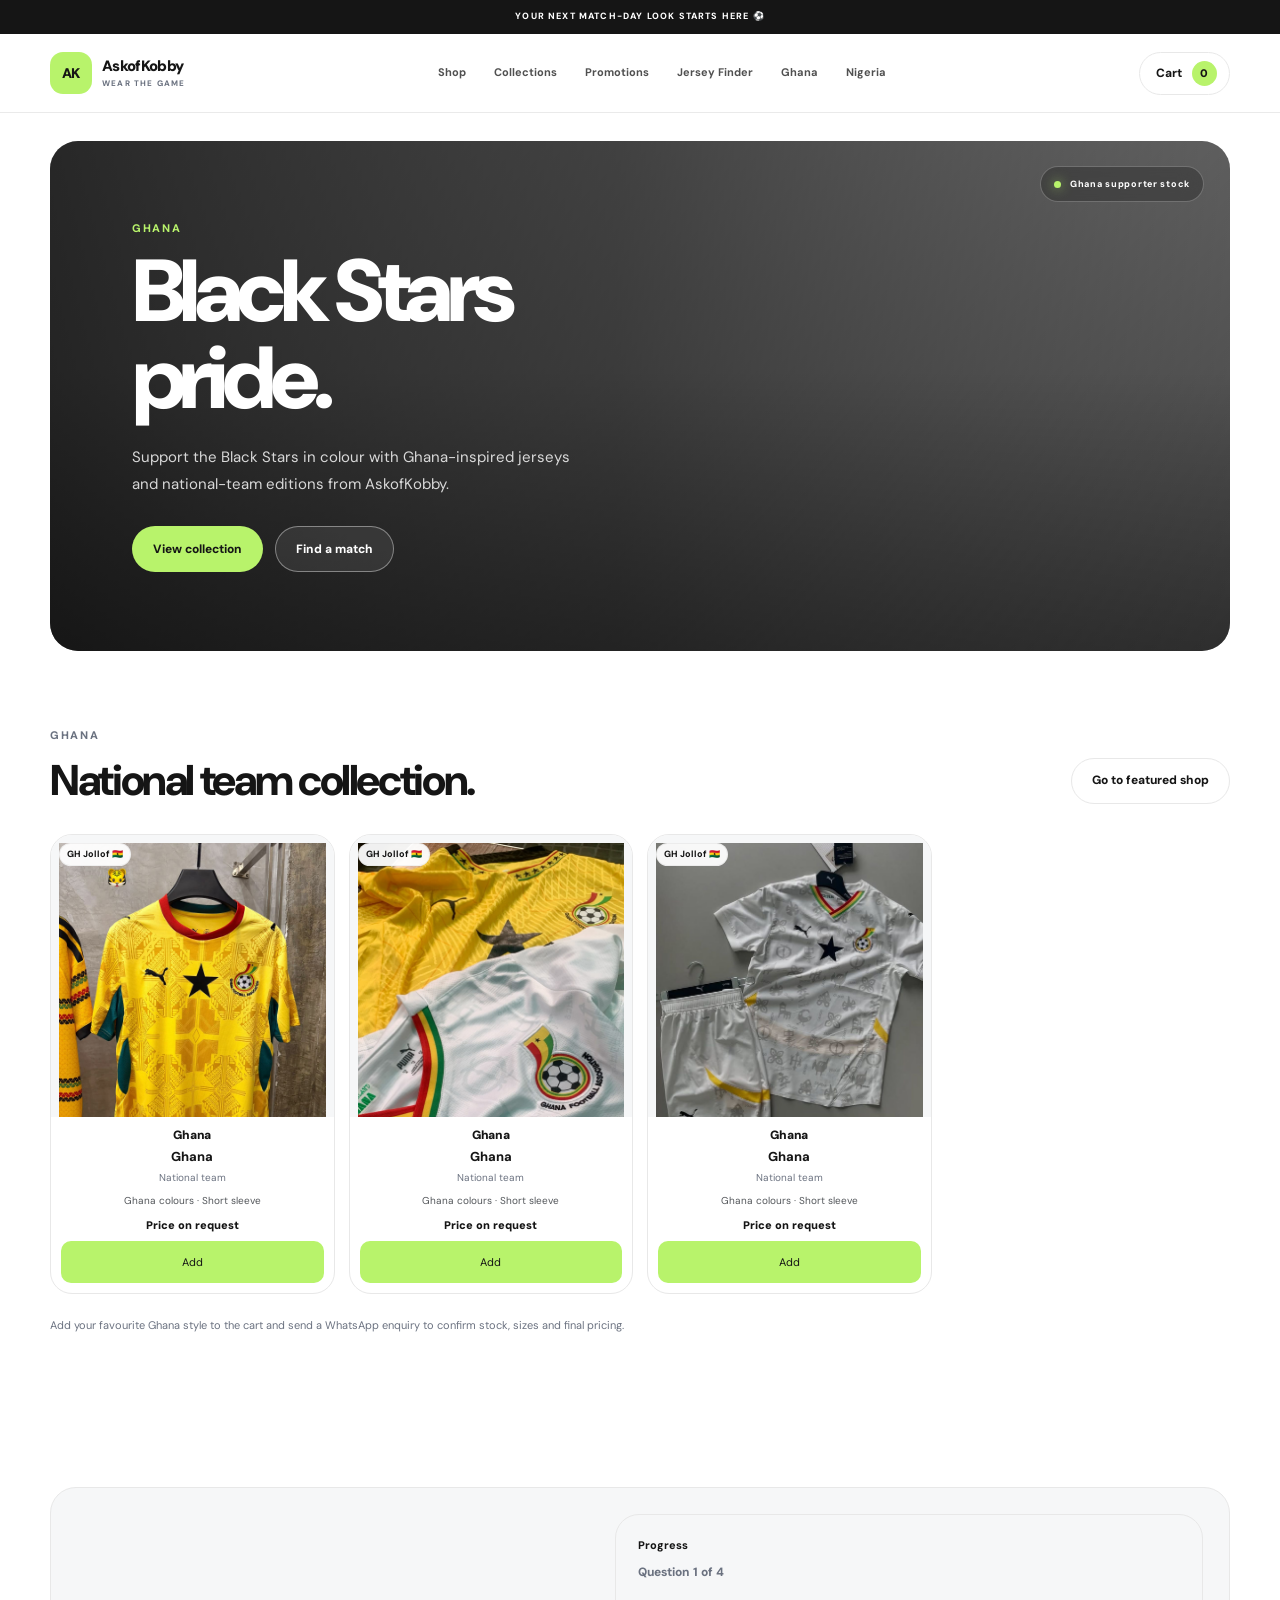
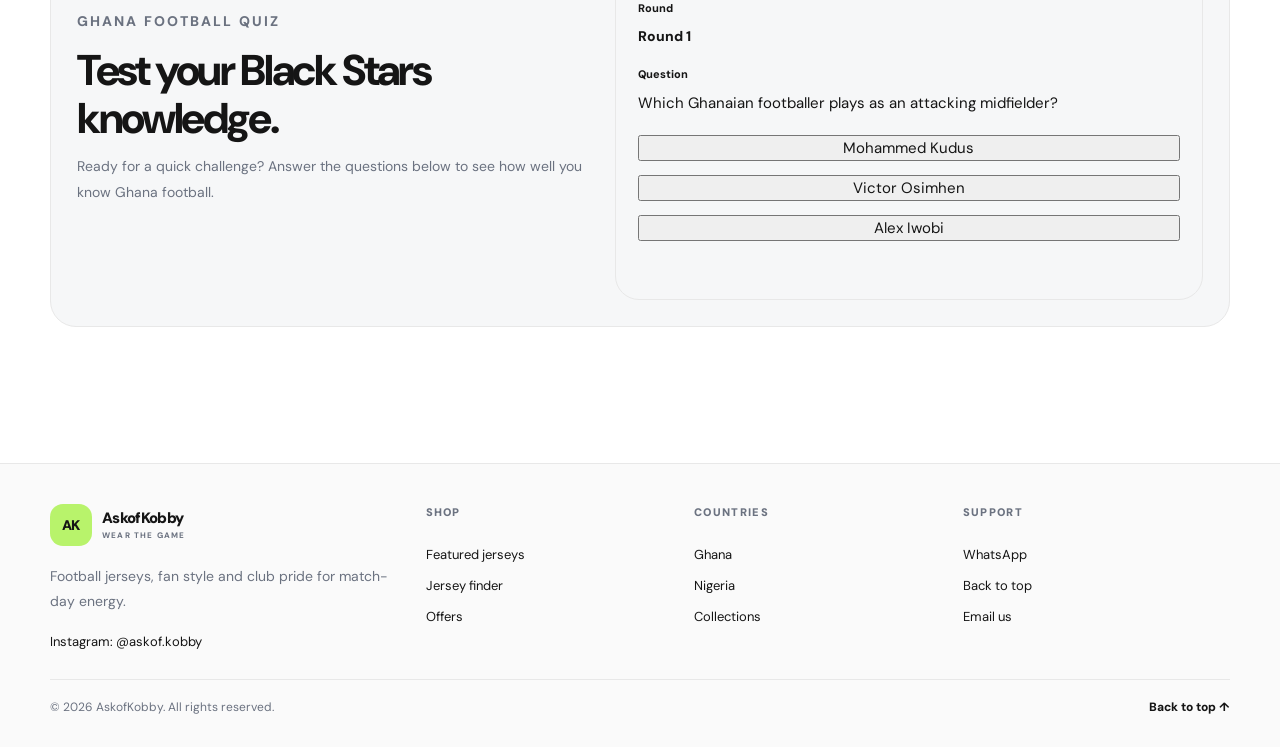
==== commit 85094217: "Add files via upload" ====
--- a/ghana.html
+++ b/ghana.html
@@ -1,341 +1,232 @@
 <!DOCTYPE html>
 <html lang="en">
-<head>
-  <meta charset="UTF-8">
-  <meta name="viewport" content="width=device-width, initial-scale=1.0">
-  <meta name="theme-color" content="#ffffff">
-
-  <title>Ghana Jerseys | AskofKobby</title>
-  <meta
-    name="description"
-    content="Explore Ghana national football jerseys, play football trivia, and order through AskofKobby."
-  >
-
-  <link rel="stylesheet" href="style.css">
-  <script src="script.js" defer></script>
-</head>
-
-<body>
-  <div class="topbar">
-    <p>AskofKobby — Football Jerseys. Your Club. Your Colours.</p>
-  </div>
-
-  <header class="site-header">
-    <a href="index.html" class="logo" aria-label="AskofKobby home">
-      AskofKobby<span>.</span>
-    </a>
-
-    <button
-      id="menuToggle"
-      class="menu-toggle"
-      type="button"
-      aria-label="Open navigation"
-      aria-controls="navLinks"
-      aria-expanded="false"
-    >
-      ☰
-    </button>
-
-    <nav id="navLinks" class="navlinks">
-      <a href="index.html">Home</a>
-      <a href="ghana.html" aria-current="page">Ghana</a>
-      <a href="nigeria.html">Nigeria</a>
-      <a href="index.html#shop">Club Jerseys</a>
-      <a href="index.html#contact">Contact</a>
-    </nav>
-
-    <button
-      id="openCart"
-      class="cart-button"
-      type="button"
-      aria-label="Open shopping cart"
-    >
-      Cart <span id="cartCount">0</span>
-    </button>
-  </header>
-
-  <main id="countryPage" data-country="Ghana">
-
-    <!-- HERO -->
-    <section class="country-hero">
-      <div class="country-hero-content">
-        <p class="eyebrow">THE BLACK STARS</p>
-
-        <h1>Ghana 🇬🇭</h1>
-
-        <p>
-          Red, gold and green. Celebrate Ghanaian football
-          and find your national team jersey.
+  <head>
+    <meta charset="UTF-8" />
+    <meta name="viewport" content="width=device-width, initial-scale=1.0" />
+    <meta
+      name="description"
+      content="Explore Ghana football jerseys and supporter gear from AskofKobby."
+    />
+    <meta name="theme-color" content="#ffffff" />
+    <title>Ghana Jerseys | AskofKobby</title>
+    <link rel="preconnect" href="https://fonts.googleapis.com" />
+    <link rel="preconnect" href="https://fonts.gstatic.com" crossorigin />
+    <link
+      href="https://fonts.googleapis.com/css2?family=DM+Sans:wght@400;500;600;700;800&display=swap"
+      rel="stylesheet"
+    />
+    <link rel="stylesheet" href="style.css" />
+    <script src="script.js" defer></script>
+  </head>
+  <body id="top">
+    <div class="topbar">
+      <p>YOUR NEXT MATCH-DAY LOOK STARTS HERE ⚽</p>
+    </div>
+
+    <header class="site-header">
+      <div class="nav-wrap wrap">
+        <a href="index.html" class="brand" aria-label="AskofKobby home">
+          <span class="brand-mark">AK</span>
+          <span class="brand-name">
+            <strong>AskofKobby</strong>
+            <small>WEAR THE GAME</small>
+          </span>
+        </a>
+
+        <nav class="nav-links" id="navLinks" aria-label="Main navigation">
+          <a href="index.html#shop">Shop</a>
+          <a href="index.html#clubs">Collections</a>
+          <a href="index.html#promos">Promotions</a>
+          <a href="index.html#finder">Jersey Finder</a>
+          <a href="ghana.html">Ghana</a>
+          <a href="nigeria.html">Nigeria</a>
+        </nav>
+
+        <button class="cart-button" id="openCart" type="button" aria-label="Open shopping cart">
+          Cart
+          <span class="cart-count" id="cartCount">0</span>
+        </button>
+
+        <button
+          class="menu-toggle"
+          id="menuToggle"
+          type="button"
+          aria-label="Open navigation menu"
+          aria-controls="navLinks"
+          aria-expanded="false"
+        >
+          <span></span>
+          <span></span>
+          <span></span>
+        </button>
+      </div>
+    </header>
+
+    <main id="countryPage" data-country="Ghana">
+      <section class="hero wrap">
+        <div
+          class="hero-box"
+          style="
+            background:
+              linear-gradient(135deg, rgba(0,0,0,0.3), rgba(0,0,0,0.7)),
+              url('https://images.unsplash.com/photo-1522778119026-d647f0596c20?auto=format&fit=crop&w=1600&q=80')
+                center/cover no-repeat;
+          "
+        >
+          <div class="hero-shade"></div>
+
+          <div class="hero-note">
+            <span class="hero-note-dot"></span>
+            Ghana supporter stock
+          </div>
+
+          <div class="hero-content">
+            <p class="eyebrow">Ghana</p>
+            <h1>Black Stars pride.</h1>
+            <p class="hero-description">
+              Support the Black Stars in colour with Ghana-inspired jerseys and national-team editions from AskofKobby.
+            </p>
+
+            <div class="hero-actions">
+              <a class="btn btn-primary" href="#countryShop">View collection</a>
+              <a class="btn btn-secondary" href="index.html#finder">Find a match</a>
+            </div>
+          </div>
+        </div>
+      </section>
+
+      <section class="section wrap" id="countryShop">
+        <div class="section-heading">
+          <div>
+            <p class="eyebrow">Ghana</p>
+            <h2>National team collection.</h2>
+          </div>
+
+          <button class="btn btn-secondary" id="shopShortcut" type="button">
+            Go to featured shop
+          </button>
+        </div>
+
+        <div class="product-grid" id="countryGrid" aria-live="polite"></div>
+
+        <p class="shop-disclaimer">
+          Add your favourite Ghana style to the cart and send a WhatsApp enquiry to confirm stock, sizes and final pricing.
         </p>
-
-        <a href="#countryShop" class="button">
-          Explore Ghana Jerseys
-        </a>
-
-        <a href="#countryGames" class="button button-secondary">
-          Play Football Trivia
-        </a>
-      </div>
-
-      <div class="country-hero-media">
-        <video
-          class="country-video"
-          autoplay
-          muted
-          loop
-          playsinline
-          preload="metadata"
-          aria-label="Ghana football video"
-        >
-          <source src="export_1792882270141.mov" type="video/quicktime">
-        </video>
-      </div>
-    </section>
-
-    <!-- GAMES -->
-    <section id="countryGames" class="country-games">
-      <div class="section-heading">
-        <p class="eyebrow">TEST YOUR KNOWLEDGE</p>
-        <h2>Ghana Football Games</h2>
-        <p>
-          Take a quick break, answer the questions,
-          and see how much you know.
-        </p>
-      </div>
-
-      <!-- GAME 1: FLAG CHALLENGE -->
-      <article id="flagGame" class="game-card">
-        <p class="eyebrow">GAME 01</p>
-        <h3>The Ghana Flag Challenge</h3>
-
-        <p>
-          Which colours appear on Ghana's national flag?
-        </p>
-
-        <div class="game-options" id="flagAnswers">
-          <button type="button" data-answer="wrong">
-            Red, white and blue
-          </button>
-
-          <button type="button" data-answer="correct">
-            Red, gold and green
-          </button>
-
-          <button type="button" data-answer="wrong">
-            Green, black and white
-          </button>
-        </div>
-
-        <p id="flagMessage" aria-live="polite"></p>
-
-        <a
-          id="flagClaim"
-          class="button"
-          href="https://wa.me/233545292437?text=Hello%20AskofKobby!%20I%20would%20like%20to%20ask%20about%20the%20Ghana%20flag%20game%20discount."
-          target="_blank"
-          rel="noopener noreferrer"
-          hidden
-        >
-          Ask About Your Offer
-        </a>
-      </article>
-
-      <!-- GAME 2: FOUR-QUESTION QUIZ -->
-      <article id="countryQuiz" class="game-card">
-        <p class="eyebrow">GAME 02</p>
-        <h3>How Well Do You Know Ghana?</h3>
-
-        <p id="quizProgress" aria-live="polite">
-          Get ready to play.
-        </p>
-
-        <h4 id="quizQuestion">Football Trivia</h4>
-
-        <p id="quizPrompt">
-          Your questions will appear here.
-        </p>
-
-        <div
-          id="quizAnswers"
-          class="game-options"
-        ></div>
-
-        <p id="quizMessage" aria-live="polite"></p>
-
-        <button
-          id="quizNext"
-          class="button"
-          type="button"
-          hidden
-        >
-          Next Question
-        </button>
-      </article>
-
-      <!-- GAME 3: PLAYER KNOWLEDGE -->
-      <article class="game-card">
-        <p class="eyebrow">GAME 03</p>
-        <h3>Know Your Black Stars</h3>
-
-        <p>
-          Which Ghanaian player is known for playing
-          as an attacking midfielder and representing Ghana
-          internationally?
-        </p>
-
-        <div id="playerAnswer" class="game-options">
-          <button type="button" data-answer="wrong">
-            Victor Osimhen
-          </button>
-
-          <button type="button" data-answer="correct">
-            Mohammed Kudus
-          </button>
-
-          <button type="button" data-answer="wrong">
-            Alex Iwobi
-          </button>
-        </div>
-
-        <p id="playerMessage" aria-live="polite"></p>
-      </article>
-
-      <p class="game-note">
-        Offers are subject to confirmation by AskofKobby.
-        Winning a game does not automatically guarantee a discount.
-      </p>
-    </section>
-
-    <!-- NATIONAL JERSEYS -->
-    <section id="countryShop" class="country-shop">
-      <div class="section-heading">
-        <p class="eyebrow">GHANA COLLECTION</p>
-        <h2>Ghana National Jerseys</h2>
-
-        <p>
-          Browse the available designs and contact us
-          to confirm prices, sizes and availability.
-        </p>
-      </div>
-
-      <div
-        id="countryGrid"
-        class="product-grid"
-        aria-live="polite"
-      ></div>
-
-      <p class="price-note">
-        Prices on request. Contact AskofKobby for availability.
-      </p>
-    </section>
-
-    <!-- DELIVERY -->
-    <section class="delivery-section">
-      <h2>Delivery Information</h2>
-
-      <p>
-        Contact us on WhatsApp to confirm your location,
-        delivery arrangements and any applicable charges.
-      </p>
-
-      <a
-        class="button"
-        href="https://wa.me/233545292437?text=Hello%20AskofKobby!%20I%20would%20like%20to%20ask%20about%20Ghana%20jersey%20availability%20and%20delivery."
-        target="_blank"
-        rel="noopener noreferrer"
-      >
-        Ask About Delivery
-      </a>
-    </section>
-  </main>
-
-  <!-- FOOTER -->
-  <footer class="site-footer">
-    <a href="index.html" class="logo">
-      AskofKobby<span>.</span>
-    </a>
-
-    <p>Football jerseys. Your club. Your colours.</p>
-
-    <div class="footer-links">
-      <a
-        href="https://instagram.com/askof.kobby"
-        target="_blank"
-        rel="noopener noreferrer"
-      >
-        Instagram
-      </a>
-
-      <a
-        href="https://wa.me/233545292437"
-        target="_blank"
-        rel="noopener noreferrer"
-      >
-        WhatsApp
-      </a>
-
-      <a href="index.html">Home</a>
-    </div>
-
-    <p>&copy; <span id="year"></span> AskofKobby.</p>
-  </footer>
-
-  <!-- CART -->
-  <div
-    class="cart-panel"
-    id="cartPanel"
-    aria-hidden="true"
-  >
+      </section>
+
+      <section class="section wrap">
+        <div class="updates-box">
+          <div class="updates-copy">
+            <p class="eyebrow">Ghana football quiz</p>
+            <h2>Test your Black Stars knowledge.</h2>
+            <p>
+              Ready for a quick challenge? Answer the questions below to see how well you know Ghana football.
+            </p>
+          </div>
+
+          <div id="countryQuiz" class="finder-form" aria-live="polite">
+            <div class="shop-search">
+              <label for="quizProgress">Progress</label>
+              <p id="quizProgress" style="margin: 0; font-size: 12px; font-weight: 800; color: var(--muted);">Question 1 of 4</p>
+            </div>
+
+            <div class="form-field">
+              <label for="quizQuestion">Round</label>
+              <p id="quizQuestion" style="margin: 0; font-weight: 800; font-size: 14px;">Round 1</p>
+            </div>
+
+            <div class="form-field">
+              <label for="quizPrompt">Question</label>
+              <p id="quizPrompt" style="margin: 0; color: var(--ink); font-size: 15px; line-height: 1.7;"></p>
+            </div>
+
+            <div id="quizAnswers" class="finder-results-grid" style="grid-template-columns: 1fr;"></div>
+
+            <p id="quizMessage" class="newsletter-message" aria-live="polite"></p>
+
+            <button class="btn btn-primary" id="quizNext" type="button" hidden>Next question</button>
+
+            <button class="btn btn-primary" id="flagClaim" type="button" hidden>
+              Claim Ghana flag reward
+            </button>
+          </div>
+        </div>
+      </section>
+    </main>
+
+    <footer class="site-footer">
+      <div class="wrap">
+        <div class="footer-main">
+          <div class="footer-brand-column">
+            <div class="brand footer-brand">
+              <span class="brand-mark">AK</span>
+              <span class="brand-name">
+                <strong>AskofKobby</strong>
+                <small>WEAR THE GAME</small>
+              </span>
+            </div>
+            <p class="footer-description">
+              Football jerseys, fan style and club pride for match-day energy.
+            </p>
+            <a class="footer-social-link" href="https://instagram.com/askof.kobby" target="_blank" rel="noopener noreferrer">
+              Instagram: @askof.kobby
+            </a>
+          </div>
+
+          <div class="footer-links-column">
+            <h3>Shop</h3>
+            <a href="index.html#shop">Featured jerseys</a>
+            <a href="index.html#finder">Jersey finder</a>
+            <a href="index.html#promos">Offers</a>
+          </div>
+
+          <div class="footer-links-column">
+            <h3>Countries</h3>
+            <a href="ghana.html">Ghana</a>
+            <a href="nigeria.html">Nigeria</a>
+            <a href="index.html#clubs">Collections</a>
+          </div>
+
+          <div class="footer-links-column">
+            <h3>Support</h3>
+            <a href="https://wa.me/233545292437" target="_blank" rel="noopener noreferrer">
+              WhatsApp
+            </a>
+            <a href="#top">Back to top</a>
+            <a href="mailto:askofkobby@gmail.com">Email us</a>
+          </div>
+        </div>
+
+        <div class="footer-bottom">
+          <p>© <span id="year">2026</span> AskofKobby. All rights reserved.</p>
+          <a class="back-to-top" href="#top">Back to top ↑</a>
+        </div>
+      </div>
+    </footer>
+
     <div class="cart-backdrop" id="cartBackdrop"></div>
 
-    <aside
-      class="cart-drawer"
-      role="dialog"
-      aria-modal="true"
-      aria-labelledby="cartTitle"
-    >
+    <aside class="cart-panel" id="cartPanel" aria-hidden="true" inert>
       <div class="cart-header">
-        <h2 id="cartTitle">Your Cart</h2>
-
-        <button
-          id="closeCart"
-          type="button"
-          aria-label="Close cart"
-        >
-          &times;
-        </button>
-      </div>
-
-      <div id="cartItems"></div>
-
-      <div class="cart-summary">
-        <p>
-          Total:
-          <strong id="cartTotal">Price on request</strong>
-        </p>
-
-        <p>
-          Prices and availability will be confirmed
-          before your order is completed.
-        </p>
-
-        <button
-          id="checkoutButton"
-          class="button"
-          type="button"
-        >
-          Continue on WhatsApp
+        <h3>Your cart</h3>
+        <button class="cart-close" id="closeCart" type="button" aria-label="Close cart">
+          ×
+        </button>
+      </div>
+
+      <div class="cart-items" id="cartItems"></div>
+
+      <div class="cart-footer">
+        <div class="cart-total">
+          <span>Total</span>
+          <strong id="cartTotal">Price to confirm</strong>
+        </div>
+        <button class="btn btn-primary checkout-button" id="checkoutButton" type="button">
+          Enquire on WhatsApp
         </button>
       </div>
     </aside>
-  </div>
-
-  <!-- TOAST -->
-  <div
-    id="toast"
-    class="toast"
-    role="status"
-    aria-live="polite"
-  ></div>
-</body>
-</html>
+
+    <div id="toast" class="toast" aria-live="polite"></div>
+  </body>
+</html>
--- a/style.css
+++ b/style.css
@@ -1,10 +1,3 @@
-/* =========================================
-   ASKOFKOBBY — STYLE SHEET
-   BATCH 1: FOUNDATIONS, HEADER & HERO
-========================================= */
-/* =========================================
-   1. DESIGN VARIABLES
-========================================= */
 :root {
   --ink: #151515;
   --muted: #6b7280;
@@ -17,23 +10,21 @@
   --orange: #f6a45b;
   --radius: 22px;
   --radius-small: 14px;
-  --shadow: 0 12px 35px rgba(0, 0, 0, 0.06);
-  --shadow-hover: 0 18px 42px rgba(0, 0, 0, 0.10);
+  --shadow: 0 12px 35px rgba(0,0,0,0.06);
+  --shadow-hover: 0 18px 42px rgba(0,0,0,0.10);
   --page-width: 1180px;
   --page-gutter: 24px;
   --font-main: "DM Sans", Arial, sans-serif;
   --transition: 180ms ease;
 }
-/* =========================================
-   2. RESET & GLOBAL STYLES
-========================================= */
-* {
-  box-sizing: border-box;
-}
+
+* { box-sizing: border-box; }
+
 html {
   scroll-behavior: smooth;
   scroll-padding-top: 100px;
 }
+
 body {
   margin: 0;
   background: var(--paper);
@@ -44,6 +35,7 @@
   -webkit-font-smoothing: antialiased;
   text-rendering: optimizeLegibility;
 }
+
 body,
 button,
 input,
@@ -51,19 +43,23 @@
 textarea {
   font-family: var(--font-main);
 }
+
 button,
 input,
 select,
 textarea {
   font-size: inherit;
 }
+
 button,
 a {
   -webkit-tap-highlight-color: transparent;
 }
+
 button {
   color: inherit;
 }
+
 button:focus-visible,
 a:focus-visible,
 input:focus-visible,
@@ -72,47 +68,51 @@
   outline: 3px solid rgba(184, 243, 107, 0.9);
   outline-offset: 4px;
 }
+
 a {
   color: inherit;
   text-decoration: none;
 }
+
 img,
 video {
   display: block;
   max-width: 100%;
 }
+
 img {
   height: auto;
 }
+
 button,
 input,
 select {
   min-width: 0;
 }
+
 button:disabled {
   cursor: not-allowed;
   opacity: 0.55;
 }
+
 [hidden] {
   display: none !important;
 }
+
 ::selection {
   background: var(--green);
   color: var(--ink);
 }
-/* =========================================
-   3. SHARED LAYOUT
-========================================= */
+
 .wrap {
-  width: min(
-    var(--page-width),
-    calc(100% - var(--page-gutter) * 2)
-  );
+  width: min(var(--page-width), calc(100% - (var(--page-gutter) * 2)));
   margin-inline: auto;
 }
+
 .section {
   padding-block: 76px;
 }
+
 .section-heading {
   display: flex;
   align-items: flex-end;
@@ -120,9 +120,11 @@
   gap: 28px;
   margin-bottom: 30px;
 }
+
 .section-heading > div {
   min-width: 0;
 }
+
 .eyebrow {
   margin: 0 0 12px;
   color: var(--muted);
@@ -132,6 +134,7 @@
   line-height: 1.5;
   text-transform: uppercase;
 }
+
 .section-heading h2,
 .finder-intro h2,
 .bottle-content h2,
@@ -143,6 +146,7 @@
   letter-spacing: -0.055em;
   line-height: 1.12;
 }
+
 .section-description {
   max-width: 560px;
   margin: 13px 0 0;
@@ -150,6 +154,7 @@
   font-size: 14px;
   line-height: 1.8;
 }
+
 .text-link {
   display: inline-flex;
   align-items: center;
@@ -158,15 +163,15 @@
   font-size: 13px;
   font-weight: 800;
 }
+
 .text-link span {
   transition: transform var(--transition);
 }
+
 .text-link:hover span {
   transform: translate(3px, 3px);
 }
-/* =========================================
-   4. BUTTONS
-========================================= */
+
 .btn {
   display: inline-flex;
   min-height: 46px;
@@ -181,37 +186,40 @@
   font-weight: 800;
   line-height: 1.3;
   text-align: center;
-  transition:
-    background var(--transition),
+  transition: background var(--transition),
     border-color var(--transition),
     color var(--transition),
     transform var(--transition),
     box-shadow var(--transition);
-}
+  text-decoration: none;
+}
+
 .btn-primary {
   background: var(--green);
   color: var(--ink);
 }
+
 .btn-primary:hover {
   background: var(--green-dark);
   box-shadow: 0 8px 22px rgba(184, 243, 107, 0.25);
   transform: translateY(-2px);
 }
+
 .btn-secondary {
   border-color: var(--line);
   background: rgba(255, 255, 255, 0.08);
   color: inherit;
 }
+
 .btn-secondary:hover {
   border-color: var(--ink);
   background: var(--paper);
 }
+
 .btn:active {
   transform: scale(0.98);
 }
-/* =========================================
-   5. TOP ANNOUNCEMENT BAR
-========================================= */
+
 .topbar {
   display: flex;
   min-height: 34px;
@@ -222,6 +230,7 @@
   color: var(--paper);
   text-align: center;
 }
+
 .topbar p {
   margin: 0;
   font-size: 9px;
@@ -229,18 +238,17 @@
   letter-spacing: 0.13em;
   line-height: 1.5;
 }
-/* =========================================
-   6. HEADER & NAVIGATION
-========================================= */
+
 .site-header {
   position: sticky;
   z-index: 100;
   top: 0;
-  border-bottom: 1px solid rgba(232, 232, 232, 0.9);
-  background: rgba(255, 255, 255, 0.94);
+  border-bottom: 1px solid rgba(232,232,232,0.9);
+  background: rgba(255,255,255,0.94);
   backdrop-filter: blur(18px);
   -webkit-backdrop-filter: blur(18px);
 }
+
 .nav-wrap {
   display: flex;
   min-height: 78px;
@@ -248,6 +256,7 @@
   justify-content: space-between;
   gap: 28px;
 }
+
 .brand {
   display: inline-flex;
   min-width: 0;
@@ -255,6 +264,7 @@
   gap: 10px;
   flex-shrink: 0;
 }
+
 .brand-mark {
   display: grid;
   width: 42px;
@@ -268,16 +278,19 @@
   font-weight: 900;
   letter-spacing: -0.06em;
 }
+
 .brand-name {
   display: flex;
   flex-direction: column;
   line-height: 1.2;
 }
+
 .brand-name strong {
   font-size: 15px;
   font-weight: 900;
   letter-spacing: -0.045em;
 }
+
 .brand-name small {
   margin-top: 4px;
   color: var(--muted);
@@ -285,12 +298,14 @@
   font-weight: 800;
   letter-spacing: 0.15em;
 }
+
 .nav-links {
   display: flex;
   align-items: center;
   justify-content: center;
   gap: clamp(14px, 2.2vw, 28px);
 }
+
 .nav-links a {
   position: relative;
   padding-block: 8px;
@@ -299,9 +314,11 @@
   font-weight: 700;
   transition: color var(--transition);
 }
+
 .nav-links a:hover {
   color: var(--ink);
 }
+
 .nav-links a::after {
   position: absolute;
   right: 0;
@@ -314,12 +331,11 @@
   transform-origin: left;
   transition: transform var(--transition);
 }
+
 .nav-links a:hover::after {
   transform: scaleX(1);
 }
-/* =========================================
-   7. CART BUTTON IN HEADER
-========================================= */
+
 .cart-button {
   display: inline-flex;
   min-height: 42px;
@@ -334,13 +350,13 @@
   cursor: pointer;
   font-size: 12px;
   font-weight: 800;
-  transition:
-    border-color var(--transition),
-    background var(--transition);
-}
+  transition: border-color var(--transition), background var(--transition);
+}
+
 .cart-button:hover {
   border-color: var(--ink);
 }
+
 .cart-count {
   display: grid;
   width: 25px;
@@ -352,9 +368,7 @@
   font-size: 11px;
   font-weight: 900;
 }
-/* =========================================
-   8. MOBILE MENU BUTTON
-========================================= */
+
 .menu-toggle {
   display: none;
   width: 42px;
@@ -369,6 +383,7 @@
   background: var(--paper);
   cursor: pointer;
 }
+
 .menu-toggle span {
   display: block;
   width: 17px;
@@ -376,12 +391,11 @@
   border-radius: 5px;
   background: var(--ink);
 }
-/* =========================================
-   9. HERO SECTION
-========================================= */
+
 .hero {
   padding-top: 28px;
 }
+
 .hero-box {
   position: relative;
   min-height: 510px;
@@ -391,6 +405,7 @@
   background: #262a28;
   color: var(--paper);
 }
+
 .hero-video {
   position: absolute;
   z-index: -2;
@@ -401,23 +416,16 @@
   object-fit: cover;
   object-position: center;
 }
+
 .hero-shade {
   position: absolute;
   z-index: -1;
   inset: 0;
   background:
-    linear-gradient(
-      90deg,
-      rgba(0, 0, 0, 0.78) 0%,
-      rgba(0, 0, 0, 0.55) 48%,
-      rgba(0, 0, 0, 0.12) 100%
-    ),
-    linear-gradient(
-      0deg,
-      rgba(0, 0, 0, 0.32),
-      transparent 55%
-    );
-}
+    linear-gradient(90deg, rgba(0,0,0,0.78) 0%, rgba(0,0,0,0.55) 48%, rgba(0,0,0,0.12) 100%),
+    linear-gradient(0deg, rgba(0,0,0,0.32), transparent 55%);
+}
+
 .hero-note {
   position: absolute;
   top: 25px;
@@ -426,23 +434,25 @@
   align-items: center;
   gap: 9px;
   padding: 10px 13px;
-  border: 1px solid rgba(255, 255, 255, 0.24);
+  border: 1px solid rgba(255,255,255,0.24);
   border-radius: 999px;
-  background: rgba(20, 20, 20, 0.3);
+  background: rgba(20,20,20,0.3);
   backdrop-filter: blur(12px);
   -webkit-backdrop-filter: blur(12px);
   font-size: 9px;
   font-weight: 800;
   letter-spacing: 0.08em;
 }
+
 .hero-note-dot {
   width: 7px;
   height: 7px;
   flex-shrink: 0;
   border-radius: 50%;
   background: var(--green);
-  box-shadow: 0 0 12px rgba(184, 243, 107, 0.7);
-}
+  box-shadow: 0 0 12px rgba(184,243,107,0.7);
+}
+
 .hero-content {
   display: flex;
   min-height: 510px;
@@ -452,9 +462,11 @@
   flex-direction: column;
   padding: 72px clamp(28px, 7vw, 82px);
 }
+
 .hero-content .eyebrow {
   color: var(--green);
 }
+
 .hero-content h1 {
   max-width: 650px;
   margin: 0;
@@ -463,33 +475,31 @@
   letter-spacing: -0.075em;
   line-height: 0.99;
 }
+
 .hero-description {
   max-width: 450px;
   margin: 22px 0 0;
-  color: rgba(255, 255, 255, 0.82);
+  color: rgba(255,255,255,0.82);
   font-size: 15px;
   line-height: 1.8;
 }
+
 .hero-actions {
   display: flex;
   flex-wrap: wrap;
   gap: 12px;
   margin-top: 28px;
 }
+
 .hero-actions .btn-secondary {
-  border-color: rgba(255, 255, 255, 0.4);
+  border-color: rgba(255,255,255,0.4);
   color: var(--paper);
 }
+
 .hero-actions .btn-secondary:hover {
   background: var(--paper);
   color: var(--ink);
 }
-/* =========================================
-   END OF CSS BATCH 1
-========================================= */
-/* =========================================
-   10. SCROLLING FOOTBALL TICKER
-========================================= */
 
 .ticker {
   width: 100%;
@@ -522,19 +532,9 @@
 }
 
 @keyframes ticker-scroll {
-  from {
-    transform: translateX(0);
-  }
-
-  to {
-    transform: translateX(-50%);
-  }
-}
-
-
-/* =========================================
-   11. SHOP SECTION
-========================================= */
+  from { transform: translateX(0); }
+  to { transform: translateX(-50%); }
+}
 
 .shop-section {
   padding-top: 88px;
@@ -544,17 +544,15 @@
   margin-bottom: 32px;
 }
 
-.shop-disclaimer {
+.shop-disclaimer,
+.promo-disclaimer,
+.bottle-disclaimer,
+.newsletter-note {
   margin: 22px 0 0;
   color: var(--muted);
   font-size: 11px;
   line-height: 1.7;
 }
-
-
-/* =========================================
-   12. CLUB COLLECTION GRID
-========================================= */
 
 .club-grid {
   display: grid;
@@ -575,22 +573,15 @@
   border: 1px solid var(--line);
   border-radius: var(--radius);
   background:
-    radial-gradient(
-      circle at 100% 0,
-      rgba(184, 243, 107, 0.3),
-      transparent 52%
-    ),
+    radial-gradient(circle at 100% 0, rgba(184,243,107,0.3), transparent 52%),
     var(--soft);
   cursor: pointer;
   text-align: left;
-  transition:
-    transform var(--transition),
-    border-color var(--transition),
-    box-shadow var(--transition);
+  transition: transform var(--transition), border-color var(--transition), box-shadow var(--transition);
 }
 
 .club-card:hover {
-  border-color: rgba(21, 21, 21, 0.25);
+  border-color: rgba(21,21,21,0.25);
   box-shadow: var(--shadow);
   transform: translateY(-4px);
 }
@@ -600,11 +591,25 @@
   outline-offset: 3px;
 }
 
+.club-card img {
+  position: absolute;
+  inset: 0;
+  width: 100%;
+  height: 100%;
+  object-fit: cover;
+  filter: saturate(0.9) brightness(0.85);
+  opacity: 0.18;
+}
+
 .club-card-content {
+  position: relative;
+  z-index: 1;
   display: flex;
   min-width: 0;
   flex-direction: column;
-  gap: 5px;
+  gap: 7px;
+  width: 100%;
+  text-align: left;
 }
 
 .club-card-kicker {
@@ -624,36 +629,37 @@
   overflow-wrap: anywhere;
 }
 
+.club-card p {
+  margin: 0;
+  color: var(--muted);
+  font-size: 12px;
+  line-height: 1.6;
+}
+
 .club-card-count {
   margin-top: 3px;
   color: var(--muted);
   font-size: 10px;
 }
 
-.club-card-arrow {
-  display: grid;
-  width: 32px;
-  height: 32px;
-  flex-shrink: 0;
-  place-items: center;
-  border: 1px solid rgba(21, 21, 21, 0.12);
-  border-radius: 50%;
-  background: rgba(255, 255, 255, 0.7);
-  font-size: 15px;
-  transition:
-    background var(--transition),
-    transform var(--transition);
-}
-
-.club-card:hover .club-card-arrow {
+.club-card button,
+.club-card .primary {
+  width: fit-content;
+  min-height: 38px;
+  padding: 10px 14px;
+  border: 1px solid rgba(21,21,21,0.08);
+  border-radius: 999px;
+  background: var(--paper);
+  color: var(--ink);
+  font-size: 11px;
+  font-weight: 800;
+  cursor: pointer;
+}
+
+.club-card button:hover,
+.club-card .primary:hover {
   background: var(--green);
-  transform: rotate(45deg);
-}
-
-
-/* =========================================
-   13. SELECTED CLUB COLLECTION
-========================================= */
+}
 
 .club-collection {
   margin: 0 0 30px;
@@ -684,11 +690,6 @@
   font-size: 12px;
   line-height: 1.7;
 }
-
-
-/* =========================================
-   14. SHOP SEARCH AND FILTERS
-========================================= */
 
 .shop-toolbar {
   display: grid;
@@ -732,9 +733,7 @@
   background: var(--paper);
   color: var(--ink);
   font-size: 12px;
-  transition:
-    border-color var(--transition),
-    box-shadow var(--transition);
+  transition: border-color var(--transition), box-shadow var(--transition);
 }
 
 .shop-search input::placeholder,
@@ -749,60 +748,71 @@
 .form-field select:focus,
 .newsletter-form input:focus {
   border-color: #9bd64e;
-  box-shadow: 0 0 0 3px rgba(184, 243, 107, 0.2);
+  box-shadow: 0 0 0 3px rgba(184,243,107,0.2);
   outline: none;
 }
 
-
-/* =========================================
-   15. JERSEY PRODUCT GRID
-========================================= */
-
-.product-grid {
+.product-grid,
+#productGrid,
+#jerseyGrid {
   display: grid;
   grid-template-columns: repeat(4, minmax(0, 1fr));
-  gap: 22px 16px;
+  align-items: stretch;
+  gap: 18px 14px;
+  width: 100%;
+  min-width: 0;
 }
 
 .product-card {
   display: flex;
+  flex-direction: column;
+  align-items: stretch;
   min-width: 0;
-  flex-direction: column;
+  height: 100%;
+  margin: 0;
+  padding: 0;
+  overflow: hidden;
   border: 1px solid var(--line);
   border-radius: var(--radius);
   background: var(--paper);
-  overflow: hidden;
-  transition:
-    border-color var(--transition),
-    box-shadow var(--transition),
-    transform var(--transition);
+  text-align: center;
+  box-sizing: border-box;
+  transition: border-color var(--transition), box-shadow var(--transition), transform var(--transition);
 }
 
 .product-card:hover {
   border-color: #d5d7d9;
   box-shadow: var(--shadow-hover);
-  transform: translateY(-3px);
+  transform: translateY(-2px);
 }
 
 .product-image-wrap {
   position: relative;
   display: grid;
-  aspect-ratio: 4 / 4.6;
+  width: 100%;
+  min-width: 0;
+  aspect-ratio: 1 / 1;
+  padding: 8px;
   overflow: hidden;
   place-items: center;
-  padding: 12px;
   background: var(--soft);
+  box-sizing: border-box;
 }
 
 .product-image {
+  display: block;
   width: 100%;
   height: 100%;
+  max-width: 100%;
+  max-height: 100%;
+  margin: auto;
   object-fit: contain;
+  object-position: center;
   transition: transform 300ms ease;
 }
 
 .product-card:hover .product-image {
-  transform: scale(1.045);
+  transform: scale(1.025);
 }
 
 .product-image-fallback {
@@ -817,141 +827,163 @@
 
 .product-tag {
   position: absolute;
-  top: 12px;
-  left: 12px;
-  max-width: calc(100% - 24px);
-  padding: 6px 9px;
-  border: 1px solid rgba(21, 21, 21, 0.05);
+  z-index: 2;
+  top: 8px;
+  left: 8px;
+  max-width: calc(100% - 16px);
+  padding: 5px 7px;
+  border: 1px solid rgba(21,21,21,0.05);
   border-radius: 999px;
-  background: rgba(255, 255, 255, 0.9);
+  background: rgba(255,255,255,0.94);
   font-size: 9px;
   font-weight: 800;
+  line-height: 1.3;
+  white-space: normal;
   overflow-wrap: anywhere;
+  box-sizing: border-box;
 }
 
 .product-info {
   display: flex;
-  flex: 1;
+  flex: 1 1 auto;
   flex-direction: column;
-  padding: 15px;
+  align-items: stretch;
+  width: 100%;
+  min-width: 0;
+  margin: 0;
+  padding: 10px;
+  text-align: center;
+  box-sizing: border-box;
+}
+
+.product-team,
+.product-info h3,
+.product-sponsor {
+  display: block;
+  position: static;
+  width: 100%;
+  min-width: 0;
+  margin: 0;
+  padding: 0;
+  text-align: center;
+  overflow-wrap: anywhere;
 }
 
 .product-team {
-  margin: 0;
-  font-size: 14px;
-  font-weight: 900;
-  letter-spacing: -0.035em;
-  line-height: 1.4;
-  overflow-wrap: anywhere;
-}
-
-.product-sponsor {
-  margin: 5px 0 0;
-  color: var(--muted);
-  font-size: 10px;
-  line-height: 1.6;
-}
-
-.product-meta {
-  display: flex;
-  flex-wrap: wrap;
-  gap: 6px;
-  margin-top: 11px;
-}
-
-.product-meta span {
-  padding: 5px 8px;
-  border-radius: 999px;
-  background: var(--soft);
-  color: #53565a;
-  font-size: 9px;
-  font-weight: 700;
-}
-
-.product-price {
-  margin: 14px 0 0;
   font-size: 12px;
   font-weight: 900;
-}
-
-.product-card .btn {
+  letter-spacing: -0.02em;
+  line-height: 1.35;
+}
+
+.product-info h3 {
+  margin-top: 5px;
+  font-size: 13px;
+  font-weight: 800;
+  line-height: 1.35;
+}
+
+.product-sponsor {
+  margin-top: 5px;
+  color: var(--muted);
+  font-size: 10px;
+  line-height: 1.4;
+}
+
+.product-meta {
+  display: block;
   width: 100%;
+  min-width: 0;
+  margin-top: 8px;
+  color: #53565a;
+  font-size: 10px;
+  line-height: 1.5;
+  text-align: center;
+  overflow-wrap: anywhere;
+}
+
+.product-actions {
+  display: flex;
+  flex-direction: column;
+  align-items: stretch;
+  justify-content: flex-end;
+  gap: 8px;
+  width: 100%;
+  min-width: 0;
   margin-top: auto;
-  border-radius: 12px;
-}
-
-.product-actions {
-  display: grid;
-  grid-template-columns: 1fr;
-  gap: 8px;
-  margin-top: 16px;
-}
-
+  padding-top: 10px;
+  overflow: visible;
+  box-sizing: border-box;
+}
+
+.product-price {
+  display: block;
+  width: 100%;
+  min-width: 0;
+  margin: 0;
+  font-size: 11px;
+  font-weight: 900;
+  line-height: 1.4;
+  text-align: center;
+  overflow-wrap: anywhere;
+}
+
+.product-actions button,
+.product-actions .primary,
 .product-actions .btn {
+  display: inline-flex;
+  position: relative;
+  align-items: center;
+  justify-content: center;
+  visibility: visible;
+  opacity: 1;
   width: 100%;
-}
-
-
-/* =========================================
-   16. EMPTY SEARCH RESULTS
-========================================= */
-
-.empty-state {
-  grid-column: 1 / -1;
-  padding: 45px 22px;
-  border: 1px dashed #d7dadd;
-  border-radius: var(--radius);
-  background: var(--soft);
+  min-width: 0;
+  max-width: 100%;
+  min-height: 42px;
+  height: auto;
+  margin: 0;
+  padding: 10px 8px;
+  border-radius: 10px;
+  font-size: 11px;
+  line-height: 1.3;
+  white-space: normal;
   text-align: center;
-}
-
-.empty-state h3 {
-  margin: 0;
-  font-size: 19px;
-  font-weight: 900;
-  letter-spacing: -0.04em;
-}
-
-.empty-state p {
-  max-width: 430px;
-  margin: 10px auto 0;
-  color: var(--muted);
-  font-size: 12px;
-  line-height: 1.8;
-}
-
-
-/* =========================================
-   17. FOOTBALL VIDEO SECTION
-========================================= */
-
-.clips-section {
-  padding-top: 40px;
+  box-sizing: border-box;
+  background: var(--green);
+  color: var(--ink);
+  border: 1px solid transparent;
+  cursor: pointer;
+}
+
+.product-actions button:hover,
+.product-actions .primary:hover,
+.product-actions .btn:hover {
+  background: var(--green-dark);
 }
 
 .clips-grid {
   display: grid;
   grid-template-columns: repeat(2, minmax(0, 1fr));
-  gap: 20px;
+  gap: 22px;
+  margin-top: 12px;
 }
 
 .clip-card {
-  min-width: 0;
   overflow: hidden;
   border: 1px solid var(--line);
-  border-radius: var(--radius);
-  background: #202321;
+  border-radius: 24px;
+  background: var(--soft);
 }
 
 .clip-media {
   position: relative;
-  aspect-ratio: 16 / 10;
+  min-height: 340px;
   overflow: hidden;
-  background: #202321;
+  border-radius: 24px;
 }
 
 .clip-media video {
-  display: block;
   width: 100%;
   height: 100%;
   object-fit: cover;
@@ -959,1191 +991,882 @@
 
 .clip-overlay {
   position: absolute;
+  inset: auto 0 0 0;
+  display: flex;
+  flex-direction: column;
+  gap: 8px;
+  padding: 24px;
+  background: linear-gradient(180deg, transparent, rgba(0,0,0,0.68));
+  color: var(--paper);
+}
+
+.clip-label {
+  font-size: 9px;
+  font-weight: 800;
+  letter-spacing: 0.13em;
+  text-transform: uppercase;
+}
+
+.clip-overlay h3 {
+  margin: 0;
+  font-size: clamp(24px, 3vw, 32px);
+  font-weight: 900;
+  letter-spacing: -0.06em;
+}
+
+.national-grid {
+  display: grid;
+  grid-template-columns: repeat(2, minmax(0, 1fr));
+  gap: 18px;
+}
+
+.national-card {
+  position: relative;
+  display: flex;
+  min-height: 320px;
+  overflow: hidden;
+  flex-direction: column;
+  justify-content: space-between;
+  padding: 20px;
+  border: 1px solid var(--line);
+  border-radius: 28px;
+  color: var(--paper);
+  transition: transform var(--transition), box-shadow var(--transition), border-color var(--transition);
+}
+
+.national-card:hover {
+  transform: translateY(-4px);
+  box-shadow: var(--shadow-hover);
+}
+
+.national-card::before {
+  position: absolute;
   inset: 0;
-  display: flex;
-  align-items: flex-start;
-  justify-content: flex-end;
+  content: "";
+  background: linear-gradient(180deg, rgba(0,0,0,0.15), rgba(0,0,0,0.72));
+}
+
+.national-card-top,
+.national-card-content {
+  position: relative;
+  z-index: 1;
+}
+
+.national-card-top {
+  display: flex;
+  align-items: center;
+  justify-content: space-between;
+  gap: 12px;
+}
+
+.national-tag {
+  display: inline-flex;
+  align-items: center;
+  justify-content: center;
+  border: 1px solid rgba(255,255,255,0.24);
+  border-radius: 999px;
+  background: rgba(255,255,255,0.08);
+  padding: 8px 12px;
+  font-size: 10px;
+  font-weight: 800;
+  letter-spacing: 0.14em;
+}
+
+.national-arrow {
+  display: grid;
+  width: 34px;
+  height: 34px;
+  place-items: center;
+  border: 1px solid rgba(255,255,255,0.26);
+  border-radius: 50%;
+  background: rgba(255,255,255,0.08);
+  font-size: 18px;
+}
+
+.national-card-content {
+  display: flex;
   flex-direction: column;
-  padding: 26px;
-  background: linear-gradient(
-    0deg,
-    rgba(0, 0, 0, 0.78) 0%,
-    rgba(0, 0, 0, 0.18) 55%,
-    transparent 100%
-  );
-  color: var(--paper);
-  pointer-events: none;
-}
-
-.clip-label {
+  gap: 10px;
+}
+
+.national-card-content .eyebrow {
+  color: rgba(255,255,255,0.8);
+  margin: 0;
+}
+
+.national-card-content h3 {
+  margin: 0;
+  font-size: clamp(28px, 3vw, 40px);
+  line-height: 1;
+  letter-spacing: -0.06em;
+}
+
+.national-card-content p {
+  margin: 0;
+  color: rgba(255,255,255,0.8);
+  font-size: 14px;
+  line-height: 1.7;
+}
+
+.national-card-link {
   display: inline-flex;
   width: fit-content;
-  padding: 6px 9px;
-  border: 1px solid rgba(255, 255, 255, 0.3);
-  border-radius: 999px;
-  background: rgba(0, 0, 0, 0.22);
+  margin-top: 8px;
+  padding-bottom: 2px;
+  border-bottom: 1px solid rgba(255,255,255,0.7);
+  font-size: 12px;
+  font-weight: 800;
+}
+
+.ghana-card {
+  background:
+    linear-gradient(135deg, rgba(0,0,0,0.15), rgba(0,0,0,0.46)),
+    url("https://images.unsplash.com/photo-1517466787929-bc90951d0974?auto=format&fit=crop&w=1200&q=80") center/cover no-repeat;
+}
+
+.nigeria-card {
+  background:
+    linear-gradient(135deg, rgba(0,0,0,0.15), rgba(0,0,0,0.46)),
+    url("https://images.unsplash.com/photo-1574629810360-7efbbe195018?auto=format&fit=crop&w=1200&q=80") center/cover no-repeat;
+}
+
+.promo-grid {
+  display: grid;
+  grid-template-columns: repeat(3, minmax(0, 1fr));
+  gap: 18px;
+}
+
+.promo-card {
+  display: flex;
+  flex-direction: column;
+  gap: 18px;
+  padding: 22px;
+  border: 1px solid var(--line);
+  border-radius: 24px;
+  background: var(--paper);
+  box-shadow: 0 10px 25px rgba(0,0,0,0.02);
+}
+
+.promo-card-top {
+  display: flex;
+  align-items: center;
+  justify-content: space-between;
+  gap: 12px;
+}
+
+.promo-label {
   font-size: 9px;
   font-weight: 800;
   letter-spacing: 0.12em;
-}
-
-.clip-overlay h3 {
-  margin: 11px 0 0;
-  font-size: clamp(22px, 3vw, 31px);
+  text-transform: uppercase;
+  color: var(--muted);
+}
+
+.promo-symbol {
+  display: grid;
+  width: 32px;
+  height: 32px;
+  place-items: center;
+  border-radius: 50%;
+  background: var(--soft);
+  color: var(--ink);
+  font-size: 16px;
+  font-weight: 800;
+}
+
+.promo-kicker {
+  margin: 0;
+  color: var(--muted);
+  font-size: 10px;
+  font-weight: 800;
+  letter-spacing: 0.14em;
+  text-transform: uppercase;
+}
+
+.promo-card h3 {
+  margin: 0;
+  font-size: clamp(24px, 2.8vw, 30px);
+  letter-spacing: -0.06em;
+}
+
+.promo-card p,
+.promo-card li {
+  margin: 0;
+  color: var(--muted);
+  font-size: 13px;
+  line-height: 1.7;
+}
+
+.promo-list {
+  margin: 0;
+  padding-left: 18px;
+  display: grid;
+  gap: 8px;
+}
+
+.promo-price {
+  display: flex;
+  align-items: baseline;
+  justify-content: space-between;
+  gap: 12px;
+  padding-top: 8px;
+  border-top: 1px solid var(--line);
+}
+
+.promo-price strong {
+  font-size: 22px;
   font-weight: 900;
   letter-spacing: -0.05em;
-  line-height: 1.15;
-}
-
-
-/* =========================================
-   END OF CSS BATCH 2
-=========================================*/
-
-/* =========================================
-   18. NATIONAL TEAM SECTION
-========================================= */
-
-.national-section {
-  padding-top: 65px;
-}
-
-.national-grid {
+}
+
+.promo-price span {
+  color: var(--muted);
+  font-size: 11px;
+  font-weight: 700;
+}
+
+.promo-small {
+  font-size: 11px !important;
+}
+
+.promo-button {
+  margin-top: auto;
+}
+
+.bottle-layout {
+  display: grid;
+  grid-template-columns: minmax(0, 0.95fr) minmax(0, 1.05fr);
+  gap: 28px;
+  align-items: center;
+}
+
+.bottle-visual {
+  position: relative;
+  border: 1px solid var(--line);
+  border-radius: 26px;
+  overflow: hidden;
+  background: var(--soft);
+}
+
+.bottle-visual img {
+  width: 100%;
+  min-height: 470px;
+  object-fit: cover;
+}
+
+.bottle-image-note {
+  position: absolute;
+  top: 18px;
+  right: 18px;
+  display: inline-flex;
+  align-items: center;
+  justify-content: center;
+  padding: 9px 12px;
+  border: 1px solid rgba(255,255,255,0.3);
+  border-radius: 999px;
+  background: rgba(0,0,0,0.25);
+  color: var(--paper);
+  font-size: 9px;
+  font-weight: 800;
+  letter-spacing: 0.12em;
+}
+
+.bottle-content {
+  display: flex;
+  flex-direction: column;
+  gap: 18px;
+}
+
+.bottle-content p {
+  margin: 0;
+  color: var(--muted);
+  font-size: 14px;
+  line-height: 1.8;
+}
+
+.bottle-features {
+  display: grid;
+  gap: 16px;
+  margin-top: 8px;
+}
+
+.bottle-feature {
+  display: grid;
+  grid-template-columns: 52px minmax(0, 1fr);
+  gap: 14px;
+  padding: 14px 0;
+  border-top: 1px solid var(--line);
+}
+
+.bottle-feature:first-child {
+  border-top: none;
+  padding-top: 0;
+}
+
+.bottle-feature-mark {
+  display: grid;
+  place-items: center;
+  width: 42px;
+  height: 42px;
+  border-radius: 12px;
+  background: var(--green);
+  color: var(--ink);
+  font-size: 12px;
+  font-weight: 900;
+}
+
+.bottle-feature strong {
+  display: block;
+  margin-bottom: 4px;
+  font-size: 14px;
+}
+
+.bottle-feature p {
+  margin: 0;
+  font-size: 12px;
+  line-height: 1.7;
+}
+
+.finder-layout {
+  display: grid;
+  grid-template-columns: minmax(0, 0.9fr) minmax(0, 1.1fr);
+  gap: 30px;
+  align-items: center;
+}
+
+.finder-intro {
+  display: flex;
+  flex-direction: column;
+  gap: 18px;
+}
+
+.finder-intro p {
+  margin: 0;
+  color: var(--muted);
+  line-height: 1.8;
+}
+
+.finder-note {
+  display: flex;
+  align-items: flex-start;
+  gap: 12px;
+  padding: 16px 18px;
+  border: 1px solid var(--line);
+  border-radius: 18px;
+  background: var(--soft);
+  color: var(--ink);
+}
+
+.finder-note-icon {
+  display: grid;
+  width: 28px;
+  height: 28px;
+  place-items: center;
+  border-radius: 50%;
+  background: var(--green);
+  color: var(--ink);
+  font-size: 16px;
+  font-weight: 900;
+}
+
+.finder-note p {
+  margin: 0;
+}
+
+.finder-form {
+  display: grid;
+  gap: 18px;
+  padding: 22px;
+  border: 1px solid var(--line);
+  border-radius: 24px;
+  background: var(--soft);
+}
+
+.finder-submit {
+  width: fit-content;
+}
+
+.finder-result {
+  display: grid;
+  gap: 16px;
+  min-height: 30px;
+}
+
+.finder-result-heading {
+  margin: 0;
+  font-size: 12px;
+  font-weight: 800;
+  letter-spacing: 0.08em;
+  text-transform: uppercase;
+  color: var(--muted);
+}
+
+.finder-results-grid {
   display: grid;
   grid-template-columns: repeat(2, minmax(0, 1fr));
-  gap: 20px;
-}
-
-.national-card {
-  position: relative;
-  display: flex;
-  min-height: 330px;
-  overflow: hidden;
-  justify-content: space-between;
-  flex-direction: column;
+  gap: 14px;
+}
+
+.empty-state {
+  display: block;
+  padding: 18px;
+  border: 1px dashed var(--line);
+  border-radius: 16px;
+  background: rgba(255,255,255,0.5);
+  color: var(--muted);
+  font-size: 13px;
+  line-height: 1.7;
+}
+
+.updates-box,
+.delivery-box {
+  display: grid;
+  grid-template-columns: minmax(0, 1fr) minmax(0, 1.15fr);
+  gap: 26px;
+  align-items: center;
   padding: 26px;
   border: 1px solid var(--line);
   border-radius: 26px;
-  isolation: isolate;
-  transition:
-    transform var(--transition),
-    box-shadow var(--transition);
-}
-
-.national-card:hover {
-  box-shadow: var(--shadow-hover);
-  transform: translateY(-4px);
-}
-
-.ghana-card {
-  background:
-    radial-gradient(
-      circle at 100% 0,
-      rgba(255, 205, 70, 0.32),
-      transparent 45%
-    ),
-    linear-gradient(145deg, #fff8eb, #f6f7f8);
-}
-
-.nigeria-card {
-  background:
-    radial-gradient(
-      circle at 100% 0,
-      rgba(49, 150, 95, 0.2),
-      transparent 45%
-    ),
-    linear-gradient(145deg, #eff8f0, #f6f7f8);
-}
-
-.national-card-top {
+  background: var(--soft);
+}
+
+.updates-copy {
+  display: flex;
+  flex-direction: column;
+  gap: 12px;
+}
+
+.updates-copy p {
+  margin: 0;
+  color: var(--muted);
+  font-size: 14px;
+  line-height: 1.8;
+}
+
+.newsletter-form {
+  display: grid;
+  gap: 12px;
+}
+
+.newsletter-input-row {
+  display: grid;
+  grid-template-columns: minmax(0, 1fr) auto;
+  gap: 12px;
+  align-items: center;
+}
+
+.newsletter-message {
+  min-height: 18px;
+  margin: 0;
+  font-size: 12px;
+  font-weight: 700;
+}
+
+.newsletter-message.success {
+  color: #0a7f4f;
+}
+
+.newsletter-message.error {
+  color: #b32424;
+}
+
+.delivery-box {
+  grid-template-columns: auto minmax(0, 1fr) auto;
+  align-items: center;
+}
+
+.delivery-icon {
+  display: grid;
+  width: 58px;
+  height: 58px;
+  border-radius: 18px;
+  place-items: center;
+  background: var(--green);
+  color: var(--ink);
+  font-size: 24px;
+  font-weight: 900;
+}
+
+.delivery-copy {
+  display: flex;
+  flex-direction: column;
+  gap: 12px;
+}
+
+.delivery-copy p {
+  margin: 0;
+  color: var(--muted);
+  font-size: 14px;
+  line-height: 1.8;
+}
+
+.site-footer {
+  margin-top: 60px;
+  border-top: 1px solid var(--line);
+  background: #fafafa;
+}
+
+.footer-main {
+  display: grid;
+  grid-template-columns: 1.3fr 0.9fr 0.9fr 1fr;
+  gap: 28px;
+  padding: 40px 0 26px;
+}
+
+.footer-brand-column,
+.footer-links-column {
+  display: flex;
+  flex-direction: column;
+}
+
+.footer-brand {
+  margin-bottom: 18px;
+}
+
+.footer-description {
+  margin: 0 0 18px;
+  color: var(--muted);
+  font-size: 14px;
+  line-height: 1.8;
+}
+
+.footer-social-link,
+.footer-links-column a {
+  font-size: 13px;
+  color: var(--ink);
+  text-decoration: none;
+}
+
+.footer-links-column h3 {
+  margin: 0 0 14px;
+  font-size: 11px;
+  font-weight: 900;
+  letter-spacing: 0.12em;
+  text-transform: uppercase;
+  color: var(--muted);
+}
+
+.footer-links-column {
+  gap: 10px;
+}
+
+.footer-bottom {
   display: flex;
   align-items: center;
   justify-content: space-between;
   gap: 12px;
-}
-
-.national-tag {
-  padding: 7px 11px;
-  border: 1px solid rgba(21, 21, 21, 0.09);
-  border-radius: 999px;
-  background: rgba(255, 255, 255, 0.7);
-  font-size: 10px;
-  font-weight: 900;
-  letter-spacing: 0.12em;
-}
-
-.national-arrow {
-  display: grid;
-  width: 38px;
-  height: 38px;
-  place-items: center;
-  border: 1px solid rgba(21, 21, 21, 0.12);
-  border-radius: 50%;
-  background: rgba(255, 255, 255, 0.65);
-  font-size: 18px;
-  transition:
-    background var(--transition),
-    transform var(--transition);
-}
-
-.national-card:hover .national-arrow {
-  background: var(--green);
-  transform: rotate(45deg);
-}
-
-.national-card-content {
-  max-width: 420px;
-  margin-top: 35px;
-}
-
-.national-card-content .eyebrow {
-  margin-bottom: 9px;
-}
-
-.national-card-content h3 {
-  margin: 0;
-  font-size: clamp(27px, 4vw, 39px);
-  font-weight: 900;
-  letter-spacing: -0.06em;
-  line-height: 1.1;
-}
-
-.national-card-content > p:not(.eyebrow) {
-  max-width: 340px;
-  margin: 12px 0 0;
-  color: #555b60;
-  font-size: 13px;
-  line-height: 1.8;
-}
-
-.national-card-link {
-  display: inline-flex;
-  align-items: center;
-  gap: 8px;
-  margin-top: 22px;
-  padding-bottom: 4px;
-  border-bottom: 2px solid var(--ink);
-  font-size: 11px;
-  font-weight: 900;
-}
-
-
-/* =========================================
-   19. PROMOTIONS SECTION
-========================================= */
-
-.promotions-section {
-  padding-top: 72px;
-}
-
-.promo-grid {
-  display: grid;
-  grid-template-columns: repeat(3, minmax(0, 1fr));
-  gap: 17px;
-}
-
-.promo-card {
-  display: flex;
-  min-width: 0;
-  flex-direction: column;
-  padding: 23px;
-  border: 1px solid var(--line);
-  border-radius: var(--radius);
-  background: var(--paper);
-  transition:
-    transform var(--transition),
-    box-shadow var(--transition),
-    border-color var(--transition);
-}
-
-.promo-card:hover {
-  border-color: #d4d6d7;
-  box-shadow: var(--shadow);
-  transform: translateY(-3px);
-}
-
-.promo-bonanza {
-  background:
-    radial-gradient(
-      circle at 100% 0,
-      rgba(184, 243, 107, 0.28),
-      transparent 50%
-    ),
-    var(--paper);
-}
-
-.promo-referral {
-  background:
-    radial-gradient(
-      circle at 100% 0,
-      rgba(220, 238, 255, 0.65),
-      transparent 50%
-    ),
-    var(--paper);
-}
-
-.promo-share {
-  background:
-    radial-gradient(
-      circle at 100% 0,
-      rgba(246, 164, 91, 0.18),
-      transparent 50%
-    ),
-    var(--paper);
-}
-
-.promo-card-top {
-  display: flex;
-  align-items: center;
-  justify-content: space-between;
-  gap: 10px;
-  margin-bottom: 22px;
-}
-
-.promo-label {
-  display: inline-flex;
-  align-items: center;
-  width: fit-content;
-  padding: 7px 10px;
-  border: 1px solid rgba(21, 21, 21, 0.08);
-  border-radius: 999px;
-  background: rgba(255, 255, 255, 0.8);
-  font-size: 9px;
-  font-weight: 900;
-  letter-spacing: 0.09em;
-}
-
-.promo-symbol {
-  display: grid;
-  width: 36px;
-  height: 36px;
-  flex-shrink: 0;
-  place-items: center;
-  border: 1px solid rgba(21, 21, 21, 0.1);
-  border-radius: 50%;
-  font-size: 17px;
-}
-
-.promo-kicker {
-  margin: 0 0 8px;
-  color: var(--muted);
-  font-size: 9px;
-  font-weight: 900;
-  letter-spacing: 0.1em;
-  line-height: 1.6;
-}
-
-.promo-card h3 {
-  margin: 0;
-  font-size: clamp(20px, 2.4vw, 25px);
-  font-weight: 900;
-  letter-spacing: -0.055em;
-  line-height: 1.2;
-  overflow-wrap: anywhere;
-}
-
-.promo-card > p:not(.promo-kicker):not(.promo-small) {
-  margin: 13px 0 0;
-  color: #62666b;
+  padding: 18px 0 30px;
+  border-top: 1px solid var(--line);
+  color: var(--muted);
   font-size: 12px;
-  line-height: 1.8;
-}
-
-.promo-price {
-  display: flex;
-  align-items: baseline;
-  flex-wrap: wrap;
-  gap: 10px;
-  margin-top: 21px;
-}
-
-.promo-price strong {
-  font-size: 25px;
-  font-weight: 900;
-  letter-spacing: -0.06em;
-}
-
-.promo-price span {
-  color: var(--muted);
-  font-size: 10px;
-  text-decoration: line-through;
-}
-
-.promo-small {
-  margin: 10px 0 20px;
-  color: var(--muted);
-  font-size: 10px;
-  line-height: 1.8;
-}
-
-.promo-list {
-  display: flex;
-  flex-direction: column;
-  gap: 10px;
-  margin: 17px 0 22px;
-  padding-left: 18px;
-  color: #555b60;
-  font-size: 11px;
-  line-height: 1.7;
-}
-
-.promo-list li::marker {
-  color: #78b935;
-}
-
-.promo-button {
-  width: 100%;
-  margin-top: auto;
-}
-
-.promo-disclaimer {
-  margin: 20px 0 0;
-  color: var(--muted);
-  font-size: 10px;
-  line-height: 1.8;
-}
-
-
-/* =========================================
-   20. PROMOTION MODAL
-========================================= */
+}
+
+.footer-bottom p {
+  margin: 0;
+}
+
+.back-to-top {
+  font-weight: 800;
+  color: var(--ink);
+}
 
 .promo-modal {
   position: fixed;
-  z-index: 500;
   inset: 0;
-  display: grid;
-  overflow-y: auto;
+  z-index: 1000;
+  display: grid;
   place-items: center;
   padding: 24px;
 }
 
+.promo-modal[hidden] {
+  display: none !important;
+}
+
 .promo-modal-backdrop {
-  position: fixed;
+  position: absolute;
   inset: 0;
-  background: rgba(12, 14, 12, 0.62);
-  backdrop-filter: blur(5px);
-  -webkit-backdrop-filter: blur(5px);
+  background: rgba(0,0,0,0.48);
 }
 
 .promo-modal-card {
   position: relative;
   z-index: 1;
-  width: min(100%, 530px);
-  max-height: calc(100% - 20px);
-  overflow-y: auto;
-  border: 1px solid rgba(255, 255, 255, 0.55);
-  border-radius: 25px;
+  width: min(620px, calc(100vw - 32px));
+  max-height: min(80vh, 720px);
+  overflow: auto;
+  padding: 24px;
+  border: 1px solid rgba(255,255,255,0.15);
+  border-radius: 24px;
   background: var(--paper);
-  box-shadow: 0 24px 80px rgba(0, 0, 0, 0.22);
-  animation: modal-appear 180ms ease both;
-}
-
-@keyframes modal-appear {
-  from {
-    opacity: 0;
-    transform: translateY(12px) scale(0.985);
-  }
-
-  to {
-    opacity: 1;
-    transform: translateY(0) scale(1);
-  }
+  box-shadow: 0 30px 80px rgba(0,0,0,0.18);
 }
 
 .promo-modal-header {
   display: flex;
   align-items: center;
   justify-content: space-between;
-  gap: 14px;
-  padding: 19px 22px;
-  border-bottom: 1px solid var(--line);
+  gap: 16px;
+  margin-bottom: 12px;
+}
+
+.promo-label {
+  margin: 0;
+  font-size: 9px;
+  font-weight: 800;
+  letter-spacing: 0.12em;
+  text-transform: uppercase;
+  color: var(--muted);
 }
 
 .modal-close {
   display: grid;
-  width: 38px;
-  height: 38px;
-  flex-shrink: 0;
+  place-items: center;
+  width: 36px;
+  height: 36px;
+  border: 1px solid var(--line);
+  border-radius: 50%;
+  background: var(--paper);
+  font-size: 24px;
+  cursor: pointer;
+}
+
+.promo-modal-content {
+  display: grid;
+  gap: 12px;
+}
+
+.promo-modal-content h2 {
+  margin: 0;
+  font-size: clamp(28px, 4vw, 38px);
+  letter-spacing: -0.06em;
+  line-height: 1.1;
+}
+
+.promo-modal-content p,
+.promo-modal-content li {
+  margin: 0;
+  color: var(--muted);
+  font-size: 14px;
+  line-height: 1.8;
+}
+
+.promo-modal-content ul,
+.promo-modal-content ol {
+  margin: 0;
+  padding-left: 22px;
+  display: grid;
+  gap: 8px;
+}
+
+#promoApply {
+  width: fit-content;
+  margin-top: 6px;
+}
+
+.cart-backdrop {
+  position: fixed;
+  inset: 0;
+  z-index: 200;
+  background: rgba(0,0,0,0.35);
+  opacity: 0;
+  pointer-events: none;
+  transition: opacity var(--transition);
+}
+
+.cart-backdrop.is-visible {
+  opacity: 1;
+  pointer-events: auto;
+}
+
+.cart-panel {
+  position: fixed;
+  top: 0;
+  right: 0;
+  z-index: 210;
+  width: min(420px, 100vw);
+  height: 100vh;
+  display: flex;
+  flex-direction: column;
+  padding: 24px 20px 20px;
+  border-left: 1px solid var(--line);
+  background: var(--paper);
+  transform: translateX(100%);
+  transition: transform var(--transition);
+}
+
+.cart-panel.is-open {
+  transform: translateX(0);
+}
+
+.cart-header {
+  display: flex;
+  align-items: center;
+  justify-content: space-between;
+  gap: 12px;
+  margin-bottom: 18px;
+}
+
+.cart-header h3 {
+  margin: 0;
+  font-size: 24px;
+  letter-spacing: -0.06em;
+}
+
+.cart-close {
+  display: grid;
+  width: 36px;
+  height: 36px;
   place-items: center;
   border: 1px solid var(--line);
   border-radius: 50%;
   background: var(--paper);
+  font-size: 22px;
   cursor: pointer;
-  font-size: 23px;
-  line-height: 1;
-  transition:
-    background var(--transition),
-    transform var(--transition);
-}
-
-.modal-close:hover {
+}
+
+.cart-items {
+  display: grid;
+  gap: 14px;
+  overflow: auto;
+  padding-right: 4px;
+}
+
+.cart-item {
+  display: grid;
+  grid-template-columns: 74px minmax(0, 1fr) auto;
+  gap: 12px;
+  padding: 12px 0;
+  border-top: 1px solid var(--line);
+}
+
+.cart-item:first-child {
+  border-top: none;
+}
+
+.cart-item-image {
+  width: 74px;
+  height: 74px;
+  object-fit: contain;
+  border-radius: 14px;
   background: var(--soft);
-  transform: rotate(90deg);
-}
-
-.promo-modal-content {
-  padding: 26px;
-}
-
-.promo-modal-content h2 {
-  margin: 0;
-  font-size: clamp(26px, 5vw, 35px);
-  font-weight: 900;
-  letter-spacing: -0.06em;
-  line-height: 1.15;
-}
-
-#promoModalBody {
-  margin: 17px 0 23px;
-  color: #5c6064;
-  font-size: 13px;
-  line-height: 1.9;
-}
-
-#promoModalBody p {
-  margin: 0 0 13px;
-}
-
-#promoModalBody ul,
-#promoModalBody ol {
+  padding: 6px;
+}
+
+.cart-item-info {
   display: flex;
   flex-direction: column;
+  gap: 4px;
+}
+
+.cart-item-info h4 {
+  margin: 0;
+  font-size: 14px;
+  letter-spacing: -0.03em;
+}
+
+.cart-item-info p {
+  margin: 0;
+  color: var(--muted);
+  font-size: 11px;
+  line-height: 1.5;
+}
+
+.cart-item-quantity {
+  display: inline-flex;
+  align-items: center;
   gap: 8px;
-  padding-left: 20px;
-}
-
-#promoModalBody li::marker {
-  color: #78b935;
-}
-
-#promoApply {
-  width: 100%;
-}
-
-
-/* =========================================
-   21. SUPPORTER BOTTLES SECTION
-========================================= */
-
-.bottles-section {
-  padding-top: 48px;
-}
-
-.bottle-layout {
-  display: grid;
-  grid-template-columns: minmax(0, 0.9fr) minmax(0, 1.1fr);
-  align-items: center;
-  gap: clamp(30px, 6vw, 76px);
-  padding: clamp(22px, 4vw, 48px);
-  border: 1px solid var(--line);
-  border-radius: 28px;
-  background: var(--soft);
-}
-
-.bottle-visual {
-  position: relative;
-  display: grid;
-  min-width: 0;
-  min-height: 300px;
-  overflow: hidden;
-  place-items: center;
-  padding: 20px;
-  border: 1px solid rgba(21, 21, 21, 0.05);
-  border-radius: 22px;
-  background: var(--paper);
-}
-
-.bottle-visual img {
-  width: 100%;
-  max-height: 420px;
-  object-fit: contain;
-  border-radius: 12px;
-}
-
-.bottle-image-note {
-  position: absolute;
-  right: 13px;
-  bottom: 13px;
-  padding: 7px 10px;
-  border: 1px solid var(--line);
-  border-radius: 999px;
-  background: rgba(255, 255, 255, 0.92);
-  font-size: 9px;
-  font-weight: 800;
-  letter-spacing: 0.08em;
-}
-
-.bottle-content {
-  min-width: 0;
-}
-
-.bottle-content > p:not(.eyebrow):not(.bottle-disclaimer) {
-  margin: 16px 0 0;
-  color: var(--muted);
-  font-size: 13px;
-  line-height: 1.9;
-}
-
-.bottle-features {
-  display: flex;
-  flex-direction: column;
-  gap: 19px;
-  margin: 28px 0;
-}
-
-.bottle-feature {
-  display: flex;
-  align-items: flex-start;
-  gap: 13px;
-}
-
-.bottle-feature-mark {
-  display: grid;
-  width: 34px;
-  height: 34px;
-  flex-shrink: 0;
-  place-items: center;
-  border: 1px solid var(--line);
-  border-radius: 11px;
-  background: var(--paper);
-  font-size: 10px;
-  font-weight: 900;
-}
-
-.bottle-feature strong {
-  display: block;
-  font-size: 12px;
-  font-weight: 900;
-}
-
-.bottle-feature p {
-  margin: 4px 0 0;
-  color: var(--muted);
-  font-size: 11px;
-  line-height: 1.7;
-}
-
-.bottle-disclaimer {
-  margin: 15px 0 0;
-  color: var(--muted);
-  font-size: 10px;
-  line-height: 1.8;
-}
-
-
-/* =========================================
-   22. JERSEY FINDER
-========================================= */
-
-.finder-section {
-  padding-top: 84px;
-}
-
-.finder-layout {
-  display: grid;
-  grid-template-columns: minmax(0, 0.9fr) minmax(0, 1.1fr);
-  align-items: center;
-  gap: clamp(32px, 7vw, 88px);
-}
-
-.finder-intro {
-  min-width: 0;
-}
-
-.finder-intro .section-description {
-  max-width: 440px;
-}
-
-.finder-note {
-  display: flex;
-  align-items: flex-start;
-  gap: 12px;
-  margin-top: 27px;
-  padding: 15px;
-  border: 1px solid var(--line);
-  border-radius: var(--radius-small);
-  background: var(--soft);
-}
-
-.finder-note-icon {
-  display: grid;
-  width: 29px;
-  height: 29px;
-  flex-shrink: 0;
-  place-items: center;
-  border-radius: 9px;
-  background: var(--green);
-  font-size: 15px;
-}
-
-.finder-note p {
-  margin: 0;
-  color: #555b60;
-  font-size: 11px;
-  line-height: 1.8;
-}
-
-.finder-form {
-  display: flex;
-  min-width: 0;
-  flex-direction: column;
-  gap: 19px;
-  padding: clamp(20px, 3.5vw, 32px);
-  border: 1px solid var(--line);
-  border-radius: 24px;
-  background: var(--paper);
-  box-shadow: var(--shadow);
-}
-
-.finder-submit {
-  width: 100%;
-  margin-top: 2px;
-}
-
-.finder-result {
-  color: var(--muted);
-  font-size: 12px;
-  line-height: 1.8;
-}
-
-.finder-result:empty {
-  display: none;
-}
-
-.finder-result:not(:empty) {
-  padding: 14px;
-  border: 1px solid var(--line);
-  border-radius: var(--radius-small);
-  background: var(--soft);
-}
-
-.finder-result a {
-  color: var(--ink);
-  font-weight: 800;
-  text-decoration: underline;
-  text-decoration-color: var(--green-dark);
-  text-underline-offset: 3px;
-}
-
-
-/* =========================================
-   END OF CSS BATCH 3
-========================================= 
-
-/* =========================================
-   23. NEWSLETTER / UPDATES
-========================================= */
-
-.updates-section {
-  padding-top: 60px;
-  padding-bottom: 70px;
-}
-
-.updates-box {
-  display: grid;
-  grid-template-columns: minmax(0, 0.9fr) minmax(0, 1.1fr);
-  align-items: center;
-  gap: 38px;
-  padding: clamp(24px, 4vw, 42px);
-  border: 1px solid var(--line);
-  border-radius: 26px;
-  background:
-    radial-gradient(
-      circle at 0 100%,
-      rgba(184, 243, 107, 0.22),
-      transparent 48%
-    ),
-    var(--soft);
-}
-
-.updates-copy {
-  min-width: 0;
-}
-
-.updates-copy > p:not(.eyebrow) {
-  margin: 14px 0 0;
-  color: var(--muted);
-  font-size: 13px;
-  line-height: 1.8;
-}
-
-.newsletter-form {
-  display: flex;
-  min-width: 0;
-  flex-direction: column;
-  gap: 9px;
-}
-
-.newsletter-input-row {
-  display: flex;
-  align-items: stretch;
-  gap: 9px;
-}
-
-.newsletter-input-row input {
-  flex: 1;
-  width: 100%;
-}
-
-.newsletter-input-row .btn {
-  flex-shrink: 0;
-  white-space: nowrap;
-}
-
-.newsletter-message {
-  min-height: 0;
-  margin: 0;
-  color: var(--muted);
-  font-size: 11px;
-  line-height: 1.7;
-}
-
-.newsletter-message:not(:empty) {
   margin-top: 4px;
 }
 
-.newsletter-message.success {
-  color: #327c24;
-}
-
-.newsletter-message.error {
-  color: #b42318;
-}
-
-.newsletter-note {
-  margin: 3px 0 0;
-  color: var(--muted);
-  font-size: 10px;
-  line-height: 1.7;
-}
-
-
-/* =========================================
-   24. DELIVERY INFORMATION
-========================================= */
-
-.delivery-section {
-  padding-top: 0;
-  padding-bottom: 85px;
-}
-
-.delivery-box {
-  display: flex;
-  align-items: center;
-  gap: 22px;
-  padding: 26px;
-  border: 1px solid var(--line);
-  border-radius: 23px;
-  background: var(--paper);
-}
-
-.delivery-icon {
-  display: grid;
-  width: 56px;
-  height: 56px;
-  flex-shrink: 0;
-  place-items: center;
-  border-radius: 17px;
-  background: var(--green);
-  font-size: 25px;
-  font-weight: 800;
-}
-
-.delivery-copy {
-  flex: 1;
-  min-width: 0;
-}
-
-.delivery-copy .eyebrow {
-  margin-bottom: 7px;
-}
-
-.delivery-copy h2 {
-  font-size: clamp(22px, 3vw, 30px);
-}
-
-.delivery-copy > p:not(.eyebrow) {
-  max-width: 670px;
-  margin: 10px 0 0;
-  color: var(--muted);
-  font-size: 12px;
-  line-height: 1.9;
-}
-
-.delivery-box > .btn {
-  flex-shrink: 0;
-}
-
-
-/* =========================================
-   25. SITE FOOTER
-========================================= */
-
-.site-footer {
-  border-top: 1px solid var(--line);
-  background: #f8f9f8;
-}
-
-.footer-main {
-  display: grid;
-  grid-template-columns: 1.5fr repeat(3, minmax(0, 1fr));
-  gap: 38px;
-  padding-top: 54px;
-  padding-bottom: 48px;
-}
-
-.footer-brand-column {
-  max-width: 300px;
-}
-
-.footer-description {
-  max-width: 270px;
-  margin: 17px 0;
-  color: var(--muted);
-  font-size: 12px;
-  line-height: 1.9;
-}
-
-.footer-social-link {
-  display: inline-flex;
-  align-items: center;
-  gap: 6px;
-  padding-bottom: 3px;
-  border-bottom: 1px solid var(--green-dark);
-  font-size: 11px;
-  font-weight: 800;
-}
-
-.footer-links-column {
-  display: flex;
-  min-width: 0;
-  align-items: flex-start;
-  flex-direction: column;
-  gap: 13px;
-}
-
-.footer-links-column h3 {
-  margin: 0 0 4px;
-  font-size: 12px;
-  font-weight: 900;
-}
-
-.footer-links-column a {
-  color: var(--muted);
-  font-size: 11px;
-  line-height: 1.7;
-  overflow-wrap: anywhere;
-  transition: color var(--transition);
-}
-
-.footer-links-column a:hover,
-.footer-social-link:hover {
-  color: var(--ink);
-}
-
-.footer-bottom {
-  display: flex;
-  align-items: center;
-  justify-content: space-between;
-  gap: 20px;
-  padding-top: 18px;
-  padding-bottom: 22px;
-  border-top: 1px solid var(--line);
-}
-
-.footer-bottom p {
-  margin: 0;
-  color: var(--muted);
-  font-size: 10px;
-  line-height: 1.7;
-}
-
-.back-to-top {
-  flex-shrink: 0;
-  font-size: 10px;
-  font-weight: 800;
-}
-
-
-/* =========================================
-   26. SHOPPING CART BACKDROP
-========================================= */
-
-.cart-backdrop {
-  position: fixed;
-  z-index: 299;
-  inset: 0;
-  background: rgba(15, 17, 15, 0.5);
-  backdrop-filter: blur(3px);
-  -webkit-backdrop-filter: blur(3px);
-  opacity: 0;
-  transition: opacity 220ms ease;
-}
-
-.cart-backdrop.is-visible {
-  opacity: 1;
-}
-
-
-/* =========================================
-   27. SHOPPING CART DRAWER
-========================================= */
-
-.cart-panel {
-  position: fixed;
-  z-index: 300;
-  top: 0;
-  right: 0;
-  display: flex;
-  width: min(100%, 430px);
-  height: 100%;
-  height: 100dvh;
-  max-height: 100%;
-  flex-direction: column;
-  padding: 24px;
-  overflow: hidden;
-  border-left: 1px solid var(--line);
-  background: var(--paper);
-  box-shadow: -20px 0 60px rgba(0, 0, 0, 0.1);
-  transform: translateX(105%);
-  visibility: hidden;
-  transition:
-    transform 260ms ease,
-    visibility 260ms ease;
-}
-
-.cart-panel.is-open {
-  visibility: visible;
-  transform: translateX(0);
-}
-
-.cart-header {
-  display: flex;
-  align-items: center;
-  justify-content: space-between;
-  gap: 16px;
-  padding-bottom: 20px;
-  border-bottom: 1px solid var(--line);
-}
-
-.cart-header .eyebrow {
-  margin-bottom: 5px;
-}
-
-.cart-header h2 {
-  margin: 0;
-  font-size: 29px;
-  font-weight: 900;
-  letter-spacing: -0.06em;
-  line-height: 1.2;
-}
-
-.cart-close {
-  display: grid;
-  width: 42px;
-  height: 42px;
-  flex-shrink: 0;
-  place-items: center;
+.cart-item-quantity button {
+  width: 24px;
+  height: 24px;
   border: 1px solid var(--line);
   border-radius: 50%;
   background: var(--paper);
   cursor: pointer;
-  font-size: 23px;
-  line-height: 1;
-  transition:
-    background var(--transition),
-    transform var(--transition);
-}
-
-.cart-close:hover {
-  background: var(--soft);
-  transform: rotate(90deg);
-}
-
-.cart-items {
-  display: flex;
-  flex: 1;
-  min-height: 0;
-  flex-direction: column;
-  gap: 14px;
-  padding-block: 20px;
-  overflow-y: auto;
-  overscroll-behavior: contain;
-}
-
-.cart-empty {
-  margin: auto 0;
-  padding: 25px 10px;
-  color: var(--muted);
-  font-size: 13px;
-  line-height: 1.9;
+}
+
+.cart-item-quantity span {
+  min-width: 16px;
   text-align: center;
-}
-
-.cart-item {
-  display: grid;
-  grid-template-columns: 76px minmax(0, 1fr) auto;
-  align-items: start;
-  gap: 13px;
-  padding-bottom: 16px;
-  border-bottom: 1px solid var(--line);
-}
-
-.cart-item-image {
-  display: grid;
-  width: 76px;
-  height: 88px;
-  overflow: hidden;
-  place-items: center;
-  border-radius: 13px;
-  background: var(--soft);
-}
-
-.cart-item-image img {
-  width: 100%;
-  height: 100%;
-  object-fit: contain;
-}
-
-.cart-item-info {
-  min-width: 0;
-}
-
-.cart-item-info h3 {
-  margin: 2px 0 5px;
   font-size: 12px;
-  font-weight: 900;
-  line-height: 1.5;
-  overflow-wrap: anywhere;
-}
-
-.cart-item-info p {
-  margin: 0;
-  color: var(--muted);
-  font-size: 10px;
-  line-height: 1.7;
+  font-weight: 800;
+}
+
+.cart-item-remove {
+  margin-top: 6px;
+  border: none;
+  background: transparent;
+  padding: 0;
+  color: #7a7a7a;
+  text-align: left;
+  font-size: 11px;
+  font-weight: 700;
+  cursor: pointer;
 }
 
 .cart-item-price {
-  font-size: 10px;
-  font-weight: 800;
-  text-align: right;
-  overflow-wrap: anywhere;
-}
-
-.cart-item-remove {
-  margin-top: 9px;
-  padding: 0;
-  border: 0;
-  background: transparent;
-  color: var(--muted);
-  cursor: pointer;
-  font-size: 10px;
-  text-decoration: underline;
-  text-underline-offset: 3px;
-}
-
-.cart-item-remove:hover {
-  color: #b42318;
+  font-size: 11px;
+  font-weight: 800;
+  color: var(--ink);
+  white-space: nowrap;
 }
 
 .cart-footer {
-  padding-top: 20px;
+  margin-top: auto;
+  padding-top: 18px;
   border-top: 1px solid var(--line);
 }
 
-.cart-total-row {
-  display: flex;
-  align-items: baseline;
+.cart-total {
+  display: flex;
+  align-items: center;
   justify-content: space-between;
-  gap: 15px;
-}
-
-.cart-total-row span {
-  color: var(--muted);
+  gap: 12px;
+  margin-bottom: 16px;
   font-size: 12px;
-}
-
-.cart-total-row strong {
+  font-weight: 800;
+  color: var(--muted);
+}
+
+.cart-total strong {
+  color: var(--ink);
   font-size: 16px;
-  font-weight: 900;
-  text-align: right;
-}
-
-.cart-note {
-  margin: 11px 0 18px;
-  color: var(--muted);
-  font-size: 10px;
-  line-height: 1.8;
 }
 
 .checkout-button {
   width: 100%;
 }
 
-.cart-continue {
-  display: block;
-  margin-top: 15px;
-  padding: 8px;
-  color: var(--muted);
-  font-size: 11px;
-  font-weight: 700;
-  text-align: center;
-}
-
-
-/* =========================================
-   28. TOAST NOTIFICATIONS
-========================================= */
-
 .toast {
   position: fixed;
-  z-index: 700;
-  right: 22px;
-  bottom: 22px;
-  width: max-content;
-  max-width: calc(100% - 44px);
-  padding: 14px 18px;
-  border: 1px solid rgba(255, 255, 255, 0.12);
-  border-radius: 14px;
-  background: var(--ink);
+  left: 50%;
+  bottom: 28px;
+  z-index: 300;
+  transform: translateX(-50%) translateY(12px);
+  opacity: 0;
+  pointer-events: none;
+  padding: 10px 14px;
+  border-radius: 999px;
+  background: rgba(21,21,21,0.92);
   color: var(--paper);
-  box-shadow: var(--shadow-hover);
   font-size: 12px;
   font-weight: 700;
-  line-height: 1.6;
-  overflow-wrap: anywhere;
-  opacity: 0;
-  visibility: hidden;
-  transform: translateY(10px);
-  transition:
-    opacity 180ms ease,
-    transform 180ms ease,
-    visibility 180ms ease;
+  transition: opacity var(--transition), transform var(--transition);
 }
 
 .toast.is-visible {
   opacity: 1;
-  visibility: visible;
-  transform: translateY(0);
-}
-
-
-/* =========================================
-   END OF CSS BATCH 4
-========================================= */
-
-/* =========================================
-   29. TABLET AND SMALL DESKTOP
-========================================= */
-
-@media (max-width: 1050px) {
-
-  :root {
-    --page-gutter: 20px;
-  }
-
+  transform: translateX(-50%) translateY(0);
+}
+
+.nav-links.is-open {
+  display: flex;
+}
+
+@media (max-width: 980px) {
   .nav-wrap {
     gap: 18px;
   }
@@ -2152,581 +1875,149 @@
     gap: 14px;
   }
 
-  .nav-links a {
-    font-size: 10px;
-  }
-
-  .club-grid {
-    grid-template-columns: repeat(3, minmax(0, 1fr));
-  }
-
-  .product-grid {
-    grid-template-columns: repeat(3, minmax(0, 1fr));
-  }
-
   .promo-grid {
-    grid-template-columns: repeat(2, minmax(0, 1fr));
-  }
-
-  .promo-card:last-child {
-    grid-column: 1 / -1;
-  }
-
+    grid-template-columns: 1fr;
+  }
+
+  .bottle-layout,
+  .finder-layout,
+  .updates-box,
+  .delivery-box,
   .footer-main {
-    grid-template-columns: repeat(3, minmax(0, 1fr));
-  }
-
-  .footer-brand-column {
-    grid-column: 1 / -1;
-    max-width: 480px;
-  }
-
-}
-
-
-/* =========================================
-   30. MOBILE NAVIGATION
-========================================= */
+    grid-template-columns: 1fr;
+  }
+
+  .delivery-box {
+    grid-template-columns: 1fr;
+    text-align: left;
+  }
+}
 
 @media (max-width: 760px) {
-
-  :root {
-    --page-gutter: 17px;
-  }
-
-  html {
-    scroll-padding-top: 84px;
+  .menu-toggle {
+    display: inline-flex;
   }
 
   .nav-wrap {
-    min-height: 68px;
-    gap: 12px;
-  }
-
-  .brand-mark {
-    width: 38px;
-    height: 38px;
-    border-radius: 12px;
-  }
-
-  .brand-name strong {
-    font-size: 14px;
-  }
-
-  .brand-name small {
-    font-size: 7px;
-  }
-
-  .menu-toggle {
-    display: flex;
-    margin-left: auto;
+    position: relative;
   }
 
   .nav-links {
     position: absolute;
-    top: calc(100% + 1px);
+    top: calc(100% + 10px);
+    left: 0;
     right: 0;
-    left: 0;
     display: none;
-    align-items: stretch;
     flex-direction: column;
-    gap: 0;
-    padding: 10px var(--page-gutter) 17px;
-    border-bottom: 1px solid var(--line);
-    background: var(--paper);
-    box-shadow: 0 16px 25px rgba(0, 0, 0, 0.06);
-  }
-
-  .nav-links.is-open {
-    display: flex;
+    align-items: flex-start;
+    gap: 12px;
+    padding: 16px;
+    border: 1px solid var(--line);
+    border-radius: 18px;
+    background: rgba(255,255,255,0.98);
+    box-shadow: var(--shadow);
   }
 
   .nav-links a {
-    padding: 14px 4px;
-    border-bottom: 1px solid var(--line);
-    font-size: 12px;
-  }
-
-  .nav-links a:last-child {
-    border-bottom: 0;
-  }
-
-  .nav-links a::after {
-    display: none;
-  }
-
-  .cart-button {
-    min-height: 39px;
-    gap: 7px;
-    padding: 6px 8px 6px 11px;
-    font-size: 11px;
-  }
-
-  .cart-count {
-    width: 23px;
-    height: 23px;
-    font-size: 10px;
+    width: 100%;
+    padding-block: 6px;
   }
 
   .section {
     padding-block: 56px;
+  }
+
+  .club-grid,
+  .product-grid,
+  #productGrid,
+  #jerseyGrid,
+  .national-grid,
+  .finder-results-grid {
+    grid-template-columns: repeat(2, minmax(0, 1fr));
+    gap: 12px 9px;
+  }
+
+  .shop-toolbar {
+    grid-template-columns: 1fr;
+  }
+
+  .newsletter-input-row {
+    grid-template-columns: 1fr;
+  }
+
+  .hero-content {
+    padding: 48px 22px;
+  }
+
+  .hero-note {
+    top: 16px;
+    right: 16px;
   }
 
   .section-heading {
     align-items: flex-start;
     flex-direction: column;
-    gap: 14px;
-    margin-bottom: 24px;
-  }
-
-  .section-heading h2,
-  .finder-intro h2,
-  .bottle-content h2,
-  .updates-copy h2,
-  .delivery-copy h2 {
-    font-size: clamp(28px, 7vw, 38px);
-  }
-
-  .section-description {
-    font-size: 13px;
-  }
-
-  .shop-section {
-    padding-top: 62px;
-  }
-
-  .hero {
-    padding-top: 17px;
-  }
-
-  .hero-box {
-    min-height: 480px;
-    border-radius: 22px;
-  }
-
-  .hero-content {
-    min-height: 480px;
-    padding: 80px 25px 34px;
+  }
+
+  .collection-heading {
+    flex-direction: column;
+    align-items: flex-start;
+  }
+
+  .product-card {
+    border-radius: 14px;
+  }
+
+  .product-image-wrap {
+    aspect-ratio: 1 / 1;
+    padding: 6px;
+  }
+
+  .product-info {
+    padding: 8px;
+  }
+
+  .cart-item {
+    grid-template-columns: 64px minmax(0, 1fr);
+  }
+
+  .cart-item-price {
+    grid-column: 2 / 3;
+    justify-self: start;
+  }
+}
+
+@media (max-width: 500px) {
+  .club-grid,
+  .product-grid,
+  #productGrid,
+  #jerseyGrid {
+    grid-template-columns: 1fr;
+  }
+
+  .filter-row,
+  .newsletter-input-row,
+  .hero-actions {
+    grid-template-columns: 1fr;
+    display: grid;
   }
 
   .hero-content h1 {
-    font-size: clamp(47px, 11vw, 70px);
-  }
-
-  .hero-description {
-    max-width: 390px;
-    font-size: 13px;
-  }
-
-  .hero-note {
-    top: 16px;
-    right: 16px;
-    left: 16px;
-    width: fit-content;
-    max-width: calc(100% - 32px);
-    padding: 9px 11px;
-    font-size: 8px;
-  }
-
-  .hero-actions {
-    align-items: stretch;
+    font-size: 42px;
+  }
+
+  .promo-card,
+  .finder-form,
+  .shop-toolbar,
+  .updates-box,
+  .delivery-box,
+  .promo-modal-card {
+    padding-left: 16px;
+    padding-right: 16px;
+  }
+
+  .footer-bottom {
     flex-direction: column;
-    width: 100%;
-    max-width: 320px;
-  }
-
-  .hero-actions .btn {
-    width: 100%;
-  }
-
-  .ticker {
-    padding-block: 13px;
-  }
-
-  .ticker-track {
-    gap: 20px;
-  }
-
-  .ticker-track span {
-    font-size: 9px;
-  }
-
-  .club-grid {
-    grid-template-columns: repeat(2, minmax(0, 1fr));
-    gap: 11px;
-  }
-
-  .club-card {
-    min-height: 130px;
-    padding: 15px;
-    border-radius: 17px;
-  }
-
-  .club-card h3 {
-    font-size: 14px;
-  }
-
-  .club-card-arrow {
-    width: 28px;
-    height: 28px;
-    font-size: 13px;
-  }
-
-  .collection-heading {
     align-items: flex-start;
-    flex-direction: column;
-  }
-
-  .club-collection {
-    padding: 19px;
-  }
-
-  .shop-toolbar {
-    grid-template-columns: repeat(2, minmax(0, 1fr));
-    gap: 13px;
-    padding: 14px;
-    border-radius: 18px;
-  }
-
-  .shop-search {
-    grid-column: 1 / -1;
-  }
-
-  .shop-search input,
-  .shop-filter select {
-    min-height: 44px;
-    padding-inline: 11px;
-    font-size: 12px;
-  }
-
-  .product-grid {
-    grid-template-columns: repeat(2, minmax(0, 1fr));
-    gap: 15px 11px;
-  }
-
-  .product-image-wrap {
-    aspect-ratio: 4 / 4.7;
-    padding: 8px;
-  }
-
-  .product-tag {
-    top: 8px;
-    left: 8px;
-    padding: 5px 7px;
-    font-size: 8px;
-  }
-
-  .product-info {
-    padding: 12px;
-  }
-
-  .product-team {
-    font-size: 12px;
-  }
-
-  .product-sponsor {
-    font-size: 9px;
-  }
-
-  .product-meta {
-    gap: 5px;
-  }
-
-  .product-meta span {
-    padding: 4px 6px;
-    font-size: 8px;
-  }
-
-  .product-actions {
-    margin-top: 13px;
-  }
-
-  .product-actions .btn {
-    min-height: 41px;
-    padding: 10px 8px;
-    font-size: 10px;
-  }
-
-  .clips-section {
-    padding-top: 25px;
-  }
-
-  .clips-grid {
-    grid-template-columns: 1fr;
-    gap: 15px;
-  }
-
-  .clip-media {
-    aspect-ratio: 16 / 10;
-  }
-
-  .clip-overlay {
-    padding: 20px;
-  }
-
-  .national-grid {
-    grid-template-columns: 1fr;
-    gap: 14px;
-  }
-
-  .national-card {
-    min-height: 290px;
-    padding: 22px;
-    border-radius: 22px;
-  }
-
-  .national-card-content h3 {
-    font-size: clamp(29px, 7vw, 37px);
-  }
-
-  .promo-grid {
-    grid-template-columns: 1fr;
-    gap: 14px;
-  }
-
-  .promo-card:last-child {
-    grid-column: auto;
-  }
-
-  .promo-card {
-    padding: 21px;
-  }
-
-  .promo-card h3 {
-    font-size: 24px;
-  }
-
-  .bottle-layout {
-    grid-template-columns: 1fr;
-    gap: 26px;
-    padding: 19px;
-    border-radius: 22px;
-  }
-
-  .bottle-visual {
-    min-height: 250px;
-    padding: 15px;
-  }
-
-  .bottle-visual img {
-    max-height: 340px;
-  }
-
-  .finder-layout {
-    grid-template-columns: 1fr;
-    gap: 25px;
-  }
-
-  .finder-form {
-    padding: 21px;
-  }
-
-  .updates-section {
-    padding-top: 45px;
-    padding-bottom: 55px;
-  }
-
-  .updates-box {
-    grid-template-columns: 1fr;
-    gap: 24px;
-    padding: 23px;
-    border-radius: 22px;
-  }
-
-  .newsletter-input-row {
-    flex-direction: column;
-  }
-
-  .newsletter-input-row .btn {
-    width: 100%;
-    white-space: normal;
-  }
-
-  .delivery-section {
-    padding-bottom: 58px;
-  }
-
-  .delivery-box {
-    align-items: flex-start;
-    flex-direction: column;
-    gap: 17px;
-    padding: 22px;
-  }
-
-  .delivery-box > .btn {
-    width: 100%;
-  }
-
-  .footer-main {
-    grid-template-columns: repeat(2, minmax(0, 1fr));
-    gap: 30px 20px;
-    padding-top: 38px;
-    padding-bottom: 35px;
-  }
-
-  .footer-brand-column {
-    grid-column: 1 / -1;
-  }
-
-  .footer-links-column {
-    gap: 12px;
-  }
-
-  .footer-bottom {
-    align-items: flex-start;
-    flex-direction: column;
-    gap: 11px;
-    padding-block: 18px;
-  }
-
-  .promo-modal {
-    padding: 12px;
-  }
-
-  .promo-modal-card {
-    border-radius: 20px;
-  }
-
-  .promo-modal-content {
-    padding: 21px;
-  }
-
-  .cart-panel {
-    width: min(100%, 430px);
-    padding: 19px;
-  }
-
-  .toast {
-    right: 15px;
-    bottom: 15px;
-    max-width: calc(100% - 30px);
-  }
-
-}
-
-
-/* =========================================
-   31. VERY SMALL MOBILE SCREENS
-========================================= */
-
-@media (max-width: 380px) {
-
-  :root {
-    --page-gutter: 13px;
-  }
-
-  .topbar p {
-    font-size: 8px;
-  }
-
-  .nav-wrap {
-    gap: 8px;
-  }
-
-  .brand {
-    gap: 7px;
-  }
-
-  .brand-mark {
-    width: 34px;
-    height: 34px;
-    border-radius: 10px;
-    font-size: 12px;
-  }
-
-  .brand-name strong {
-    font-size: 12px;
-  }
-
-  .brand-name small {
-    font-size: 6px;
-  }
-
-  .menu-toggle {
-    width: 36px;
-    height: 36px;
-    border-radius: 11px;
-  }
-
-  .cart-button {
-    min-height: 36px;
-    gap: 5px;
-    padding: 5px 6px 5px 8px;
-    font-size: 10px;
-  }
-
-  .cart-count {
-    width: 21px;
-    height: 21px;
-  }
-
-  .hero-box,
-  .hero-content {
-    min-height: 440px;
-  }
-
-  .hero-content {
-    padding-inline: 19px;
-  }
-
-  .hero-content h1 {
-    font-size: 45px;
-  }
-
-  .club-card {
-    padding: 12px;
-  }
-
-  .club-card h3 {
-    font-size: 12px;
-  }
-
-  .product-info {
-    padding: 10px;
-  }
-
-  .product-team {
-    font-size: 11px;
-  }
-
-  .product-actions .btn {
-    font-size: 9px;
-  }
-
-  .promo-card {
-    padding: 18px;
-  }
-
-  .footer-main {
-    gap: 26px 14px;
-  }
-
-}
-
-
-/* =========================================
-   32. ACCESSIBILITY & MOTION PREFERENCES
-========================================= */
-
-@media (prefers-reduced-motion: reduce) {
-
-  *,
-  *::before,
-  *::after {
-    scroll-behavior: auto !important;
-    animation-duration: 0.01ms !important;
-    animation-iteration-count: 1 !important;
-    transition-duration: 0.01ms !important;
-  }
-
-  .ticker-track {
-    animation: none;
-  }
-
-}
-
-
-/* =========================================
-   END OF ASKOFKOBBY STYLE SHEET
-========================================= */
-
+  }
+}
